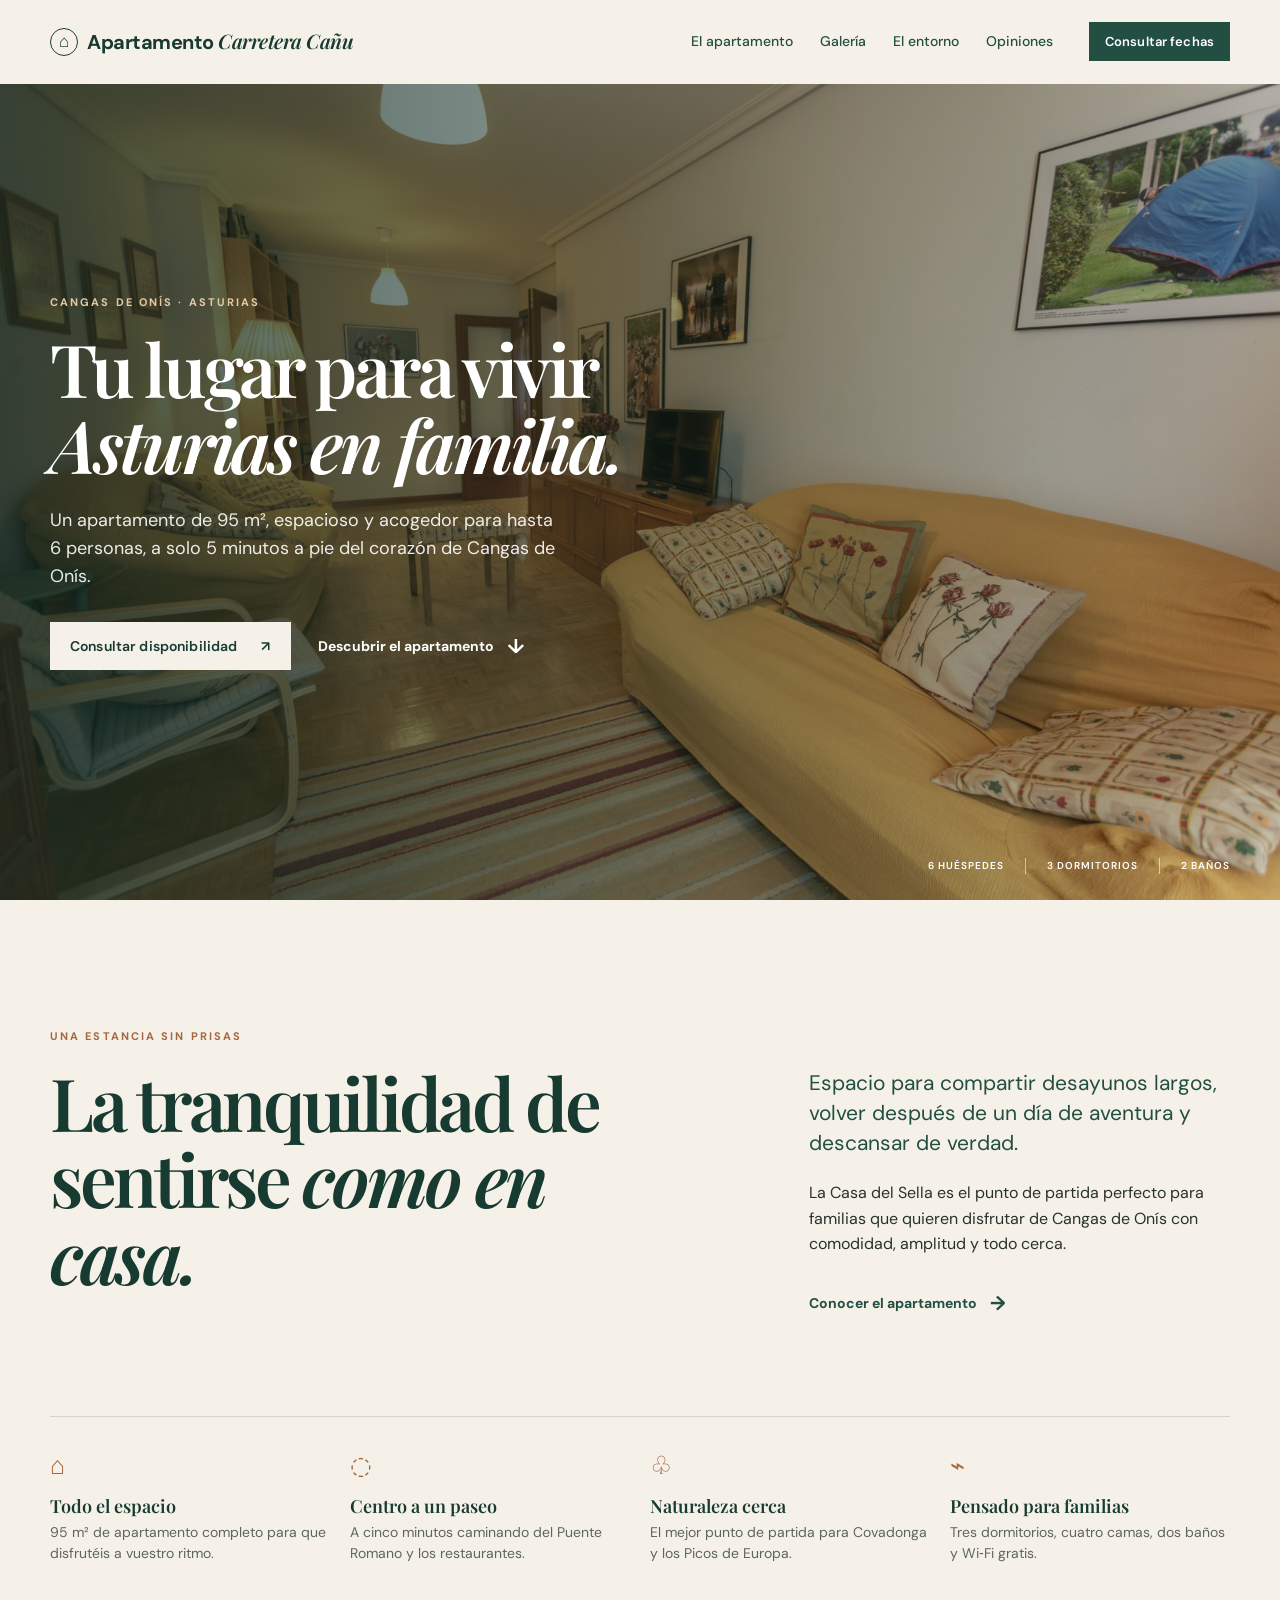
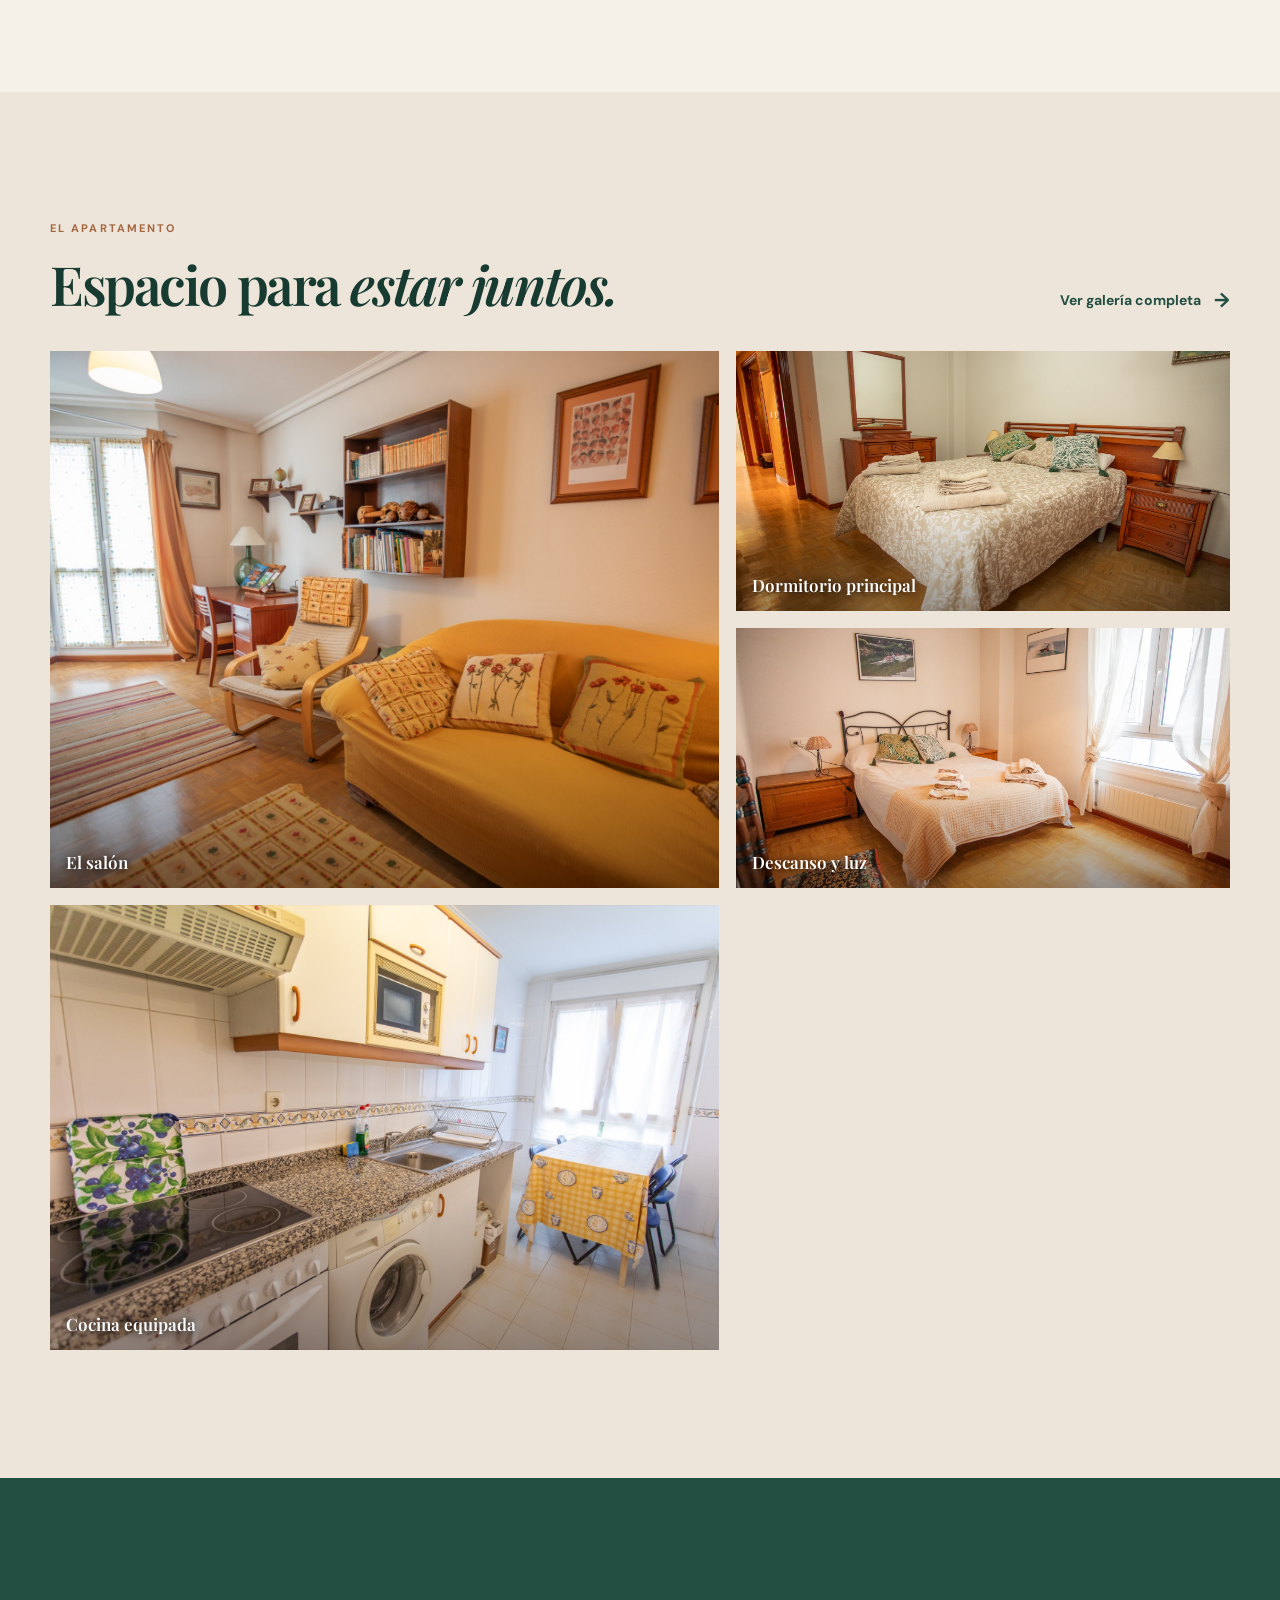
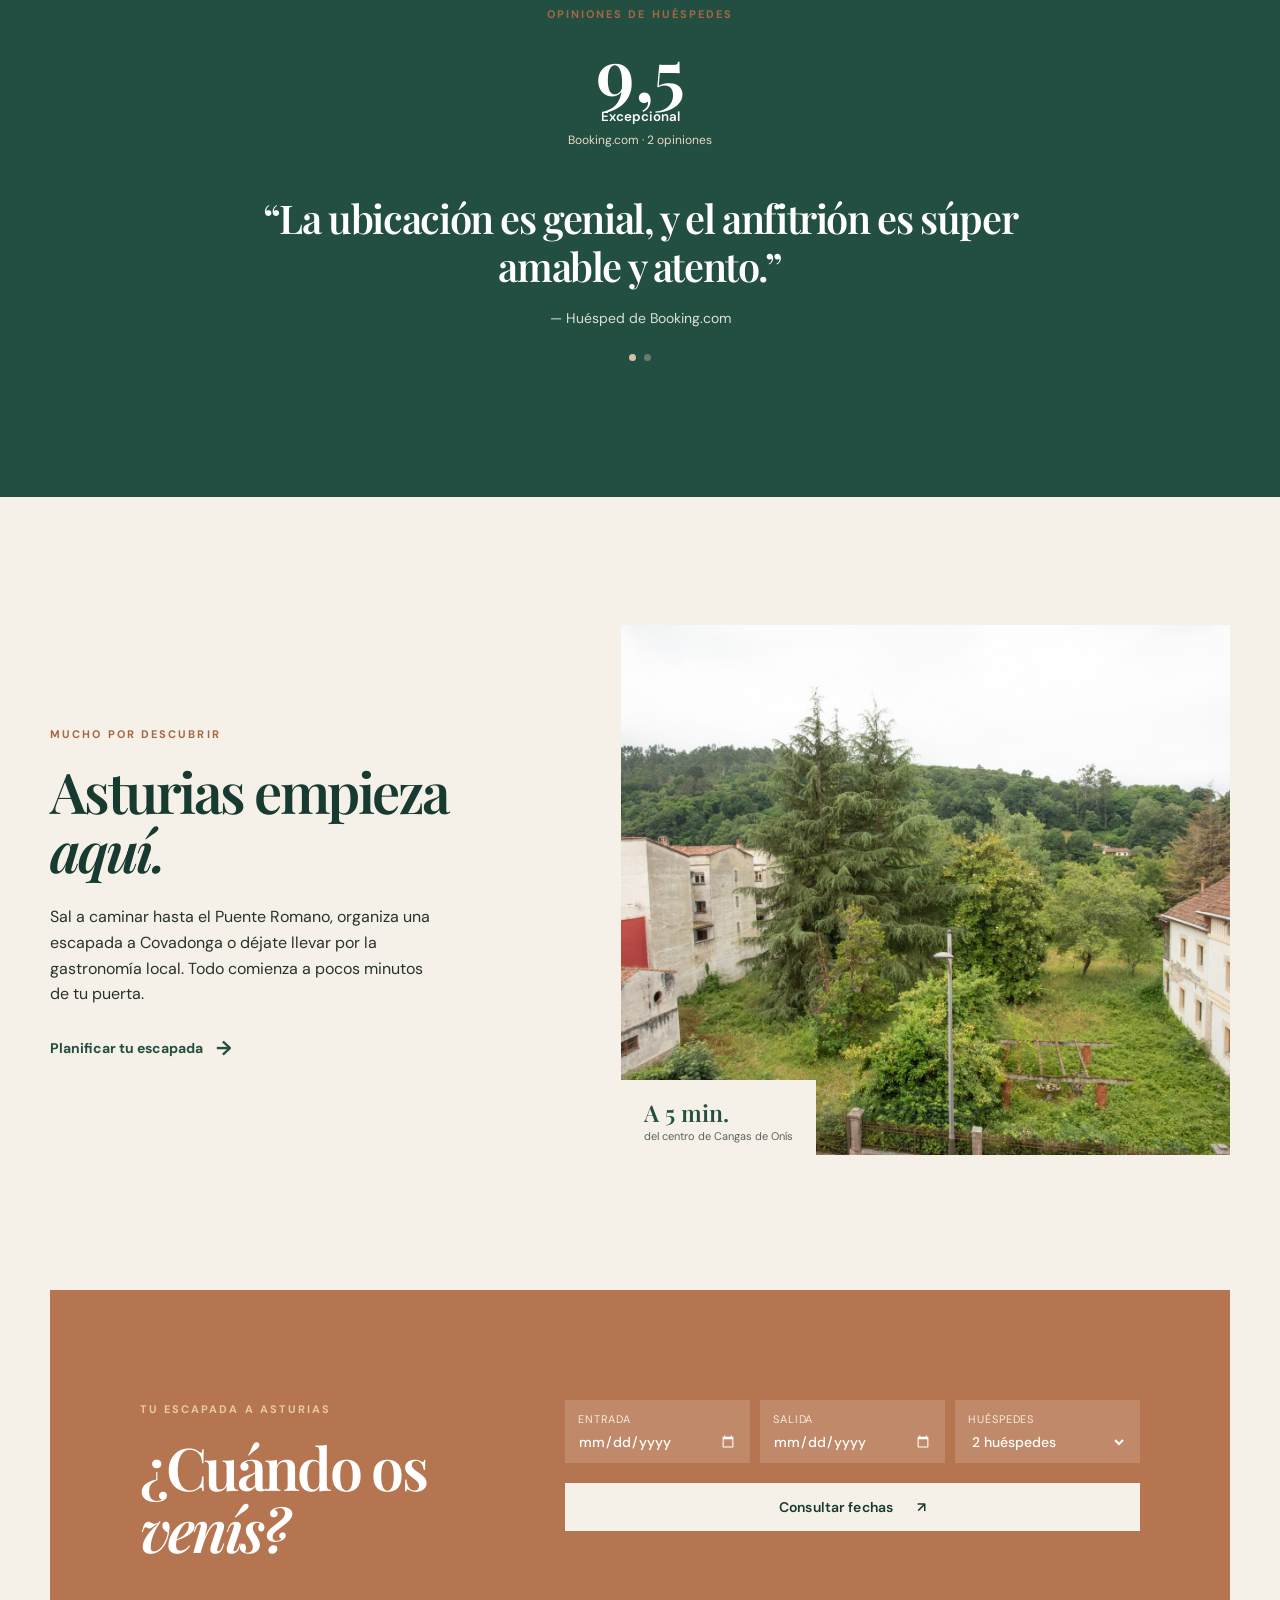
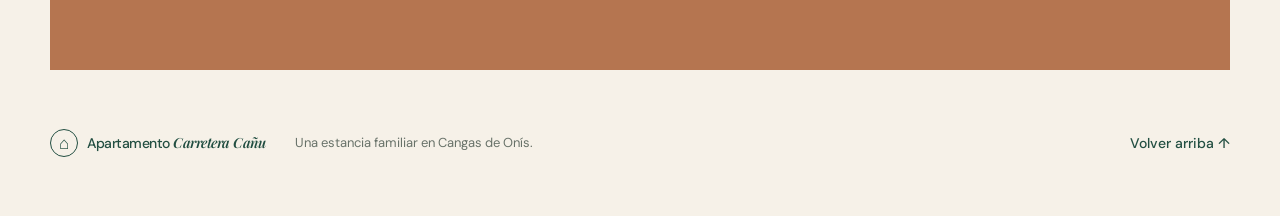
==== index.html @ 09792bb8 "Add files via upload" ====
<!doctype html>
<html lang="es">
  <head>
    <meta charset="UTF-8" />
    <meta name="viewport" content="width=device-width, initial-scale=1.0" />
    <meta name="description" content="Apartamento familiar para 6 personas en Cangas de Onís, a 5 minutos del centro." />
    <title>Apartamento Carretera Cañu · Cangas de Onís</title>
    <link rel="preconnect" href="https://fonts.googleapis.com" />
    <link rel="preconnect" href="https://fonts.gstatic.com" crossorigin />
    <link href="https://fonts.googleapis.com/css2?family=DM+Sans:wght@400;500;600;700&family=Playfair+Display:ital,wght@0,600;0,700;1,600&display=swap" rel="stylesheet" />
    <link rel="stylesheet" href="styles.css" />
  </head>
  <body>
    <header class="site-header">
      <a class="brand" href="#inicio" aria-label="Apartamento Carretera Cañu, inicio">
        <span class="brand-mark">⌂</span><span>Apartamento <em>Carretera Cañu</em></span>
      </a>
      <button class="menu-toggle" aria-label="Abrir menú" aria-expanded="false">☰</button>
      <nav class="main-nav" aria-label="Navegación principal">
        <a href="#apartamento">El apartamento</a>
        <a href="#galeria">Galería</a>
        <a href="#entorno">El entorno</a>
        <a href="#opiniones">Opiniones</a>
      </nav>
      <a class="button button-small header-cta" href="#reservar">Consultar fechas</a>
    </header>

    <main>
      <section class="hero" id="inicio">
        <img src="public/images/_B5A9991.jpg" alt="Salón amplio y luminoso del apartamento" />
        <div class="hero-overlay"></div>
        <div class="hero-content container">
          <p class="eyebrow eyebrow-light">Cangas de Onís · Asturias</p>
          <h1>Tu lugar para vivir<br /><i>Asturias en familia.</i></h1>
          <p class="hero-copy">Un apartamento de 95 m², espacioso y acogedor para hasta 6 personas, a solo 5 minutos a pie del corazón de Cangas de Onís.</p>
          <div class="hero-actions">
            <a class="button button-cream" href="#reservar">Consultar disponibilidad <span>↗</span></a>
            <a class="text-link text-link-light" href="#galeria">Descubrir el apartamento <span>↓</span></a>
          </div>
        </div>
        <div class="hero-details">
          <span>6 huéspedes</span><span>3 dormitorios</span><span>2 baños</span>
        </div>
      </section>

      <section class="intro section container" id="apartamento">
        <p class="eyebrow">Una estancia sin prisas</p>
        <div class="intro-grid">
          <h2>La tranquilidad de sentirse <i>como en casa.</i></h2>
          <div>
            <p class="lead">Espacio para compartir desayunos largos, volver después de un día de aventura y descansar de verdad.</p>
            <p>La Casa del Sella es el punto de partida perfecto para familias que quieren disfrutar de Cangas de Onís con comodidad, amplitud y todo cerca.</p>
            <a class="text-link" href="#galeria">Conocer el apartamento <span>→</span></a>
          </div>
        </div>
        <div class="feature-grid">
          <article><span class="feature-icon">⌂</span><h3>Todo el espacio</h3><p>95 m² de apartamento completo para que disfrutéis a vuestro ritmo.</p></article>
          <article><span class="feature-icon">◌</span><h3>Centro a un paseo</h3><p>A cinco minutos caminando del Puente Romano y los restaurantes.</p></article>
          <article><span class="feature-icon">♧</span><h3>Naturaleza cerca</h3><p>El mejor punto de partida para Covadonga y los Picos de Europa.</p></article>
          <article><span class="feature-icon">⌁</span><h3>Pensado para familias</h3><p>Tres dormitorios, cuatro camas, dos baños y Wi‑Fi gratis.</p></article>
        </div>
      </section>

      <section class="gallery-section section" id="galeria">
        <div class="container section-heading"><div><p class="eyebrow">El apartamento</p><h2>Espacio para <i>estar juntos.</i></h2></div><button class="text-link gallery-open">Ver galería completa <span>→</span></button></div>
        <div class="gallery-grid container">
          <button class="gallery-item large"><img src="public/images/_B5A9987.jpg" alt="Zona de estar con luz natural" /><span>El salón</span></button>
          <button class="gallery-item"><img src="public/images/_B5A0011.jpg" alt="Dormitorio principal preparado" /><span>Dormitorio principal</span></button>
          <button class="gallery-item"><img src="public/images/_B5A0014.jpg" alt="Dormitorio luminoso" /><span>Descanso y luz</span></button>
          <button class="gallery-item wide"><img src="public/images/_B5A0001.jpg" alt="Cocina equipada del apartamento" /><span>Cocina equipada</span></button>
        </div>
      </section>

      <section class="review-section section" id="opiniones">
        <div class="container review-wrap">
          <p class="eyebrow">Opiniones de huéspedes</p>
          <div class="review-score"><span>9,5</span><small>Excepcional</small><p>Booking.com · 2 opiniones</p></div>
          <blockquote>“La ubicación es genial, y el anfitrión es súper amable y atento.”</blockquote>
          <p class="review-author">— Huésped de Booking.com</p>
          <div class="review-dots"><i></i><i></i></div>
        </div>
      </section>

      <section class="surroundings section" id="entorno">
        <div class="container surroundings-grid">
          <div class="surroundings-copy"><p class="eyebrow">Mucho por descubrir</p><h2>Asturias empieza <i>aquí.</i></h2><p>Sal a caminar hasta el Puente Romano, organiza una escapada a Covadonga o déjate llevar por la gastronomía local. Todo comienza a pocos minutos de tu puerta.</p><a class="text-link" href="#reservar">Planificar tu escapada <span>→</span></a></div>
          <figure><img src="public/images/_B5A9997.jpg" alt="Vistas verdes de Cangas de Onís" /><figcaption><strong>A 5 min.</strong><span>del centro de Cangas de Onís</span></figcaption></figure>
        </div>
      </section>

      <section class="booking section" id="reservar">
        <div class="container booking-panel"><div><p class="eyebrow eyebrow-light">Tu escapada a Asturias</p><h2>¿Cuándo os<br /><i>venís?</i></h2></div><form class="availability-form"><label>Entrada<input type="date" aria-label="Fecha de entrada" /></label><label>Salida<input type="date" aria-label="Fecha de salida" /></label><label>Huéspedes<select aria-label="Número de huéspedes"><option>2 huéspedes</option><option>3 huéspedes</option><option>4 huéspedes</option><option>5 huéspedes</option><option>6 huéspedes</option></select></label><button class="button button-cream" type="submit">Consultar fechas <span>↗</span></button><p class="form-message" aria-live="polite"></p></form></div>
      </section>
    </main>

    <footer class="footer container"><a class="brand" href="#inicio"><span class="brand-mark">⌂</span><span>Apartamento <em>Carretera Cañu</em></span></a><p>Una estancia familiar en Cangas de Onís.</p><a href="#inicio">Volver arriba ↑</a></footer>

    <dialog class="lightbox"><button class="lightbox-close" aria-label="Cerrar galería">×</button><img src="" alt="" /><p></p></dialog>
    <script src="script.js"></script>
  </body>
</html>
---- styles.css ----
:root{--forest:#234f42;--forest-deep:#183b31;--cream:#f6f1e8;--sand:#e6d8c5;--ink:#28322d;--line:rgba(35,79,66,.17);--serif:"Playfair Display",Georgia,serif;--sans:"DM Sans",Arial,sans-serif}*{box-sizing:border-box}html{scroll-behavior:smooth}body{margin:0;background:var(--cream);color:var(--ink);font-family:var(--sans);font-size:16px;line-height:1.6}.container{width:min(1180px,calc(100% - 48px));margin:auto}.site-header{height:84px;background:rgba(246,241,232,.94);position:sticky;top:0;z-index:10;display:flex;align-items:center;padding:0 max(24px,calc((100vw - 1180px)/2));gap:36px;border-bottom:1px solid transparent;backdrop-filter:blur(12px)}.brand{color:var(--forest-deep);font-size:20px;font-weight:700;letter-spacing:-.5px;text-decoration:none;display:flex;align-items:center;gap:9px;white-space:nowrap}.brand em{font-family:var(--serif);font-weight:600}.brand-mark{width:28px;height:28px;border:1px solid currentColor;border-radius:50%;display:grid;place-items:center;font-size:17px;line-height:1}.main-nav{margin-left:auto;display:flex;gap:27px}.main-nav a,.footer a{color:var(--forest);text-decoration:none;font-size:14px;font-weight:500}.main-nav a:hover,.footer a:hover{color:#a46742}.button{font:600 14px var(--sans);letter-spacing:.01em;border:0;text-decoration:none;display:inline-flex;align-items:center;justify-content:center;gap:24px;cursor:pointer;padding:15px 20px;background:var(--forest);color:white;transition:transform .2s,background .2s}.button:hover{background:var(--forest-deep);transform:translateY(-2px)}.button-small{padding:11px 16px;font-size:13px}.button-cream{background:var(--cream);color:var(--forest-deep)}.button-cream:hover{background:#fff}.menu-toggle{display:none;border:0;background:transparent;font-size:24px;color:var(--forest)}.hero{height:calc(100svh - 84px);min-height:570px;position:relative;color:white;display:flex;align-items:center;overflow:hidden}.hero>img{position:absolute;inset:0;width:100%;height:100%;object-fit:cover;object-position:center 47%;filter:saturate(.8)}.hero-overlay{position:absolute;inset:0;background:linear-gradient(90deg,rgba(13,37,30,.78) 0%,rgba(16,45,36,.5) 46%,rgba(19,48,39,.12) 100%)}.hero-content{position:relative;padding-bottom:20px}.eyebrow{text-transform:uppercase;font-size:11px;letter-spacing:.19em;font-weight:700;color:#a46742;margin:0 0 18px}.eyebrow-light{color:#e7caa5}.hero h1,h2{font:600 clamp(42px,5.7vw,77px)/1.05 var(--serif);letter-spacing:-.045em;margin:0;color:var(--forest-deep)}h1 i,h2 i{font-weight:600}.hero h1{color:white;max-width:700px}.hero-copy{max-width:510px;font-size:18px;line-height:1.55;margin:24px 0 31px;color:rgba(255,255,255,.9)}.hero-actions{display:flex;gap:27px;align-items:center}.text-link{border:0;padding:0;background:transparent;color:var(--forest);font:700 14px var(--sans);text-decoration:none;cursor:pointer;display:inline-flex;align-items:center;gap:13px}.text-link span{font-size:20px;transition:transform .2s}.text-link:hover span{transform:translateX(4px)}.text-link-light{color:white}.hero-details{position:absolute;z-index:1;bottom:26px;right:max(24px,calc((100vw - 1180px)/2));display:flex;gap:21px;text-transform:uppercase;letter-spacing:.1em;font-size:10px;font-weight:600}.hero-details span+span{border-left:1px solid rgba(255,255,255,.55);padding-left:21px}.section{padding:128px 0}.intro-grid{display:grid;grid-template-columns:1.1fr .75fr;gap:12%;align-items:start}.intro h2{max-width:560px}.lead{font-size:21px;line-height:1.45;color:var(--forest);margin-top:4px}.intro-grid .text-link{margin-top:17px}.feature-grid{display:grid;grid-template-columns:repeat(4,1fr);gap:20px;margin-top:100px;border-top:1px solid var(--line);padding-top:30px}.feature-icon{font:25px var(--serif);color:#a46742}.feature-grid h3{font:600 18px var(--serif);margin:13px 0 4px;color:var(--forest-deep)}.feature-grid p{font-size:14px;line-height:1.5;margin:0;color:#5c665f}.gallery-section{background:#ede5d9}.section-heading{display:flex;justify-content:space-between;align-items:end;margin-bottom:38px}.section-heading h2{font-size:54px}.gallery-grid{display:grid;grid-template-columns:1.15fr .85fr;grid-template-rows:260px 260px;gap:17px}.gallery-item{border:0;padding:0;position:relative;overflow:hidden;cursor:pointer;background:#ccc;text-align:left}.gallery-item.large{grid-row:span 2}.gallery-item.wide{grid-column:span 1}.gallery-item img{display:block;width:100%;height:100%;object-fit:cover;transition:transform .5s}.gallery-item:hover img{transform:scale(1.045)}.gallery-item span{position:absolute;bottom:15px;left:16px;color:white;font:600 17px var(--serif);text-shadow:0 1px 8px #000}.gallery-item:after{content:"";inset:0;position:absolute;background:linear-gradient(transparent 55%,rgba(0,0,0,.4));pointer-events:none}.gallery-item span{z-index:1}.review-section{background:var(--forest);color:white;text-align:center}.review-wrap{max-width:820px}.review-score{margin:0 auto 25px}.review-score span{font:600 72px/.85 var(--serif);display:block}.review-score small{font-weight:600}.review-score p{margin:2px 0 0;font-size:12px;color:#e6d8c5}.review-section blockquote{font:600 clamp(27px,3.1vw,43px)/1.22 var(--serif);margin:44px 0 16px;letter-spacing:-.035em}.review-author{color:#d9e1d4;font-size:14px}.review-dots i{display:inline-block;width:7px;height:7px;background:#d5c1a6;border-radius:50%;margin:0 4px}.review-dots i+ i{opacity:.4}.surroundings-grid{display:grid;grid-template-columns:.84fr 1.16fr;gap:11%;align-items:center}.surroundings-copy h2{font-size:56px;margin-bottom:25px}.surroundings-copy>p:not(.eyebrow){max-width:380px;margin-bottom:28px}.surroundings figure{margin:0;position:relative}.surroundings figure img{width:100%;height:530px;object-fit:cover}.surroundings figcaption{position:absolute;bottom:0;left:0;background:var(--cream);padding:17px 23px;display:flex;flex-direction:column;min-width:188px}.surroundings figcaption strong{font:600 23px var(--serif);color:var(--forest)}.surroundings figcaption span{font-size:11px;color:#59645c}.booking{padding:0}.booking-panel{background:#b57550;color:white;min-height:380px;padding:67px 7%;display:grid;grid-template-columns:.9fr 1.5fr;gap:8%;align-items:center}.booking h2{color:white;font-size:59px}.availability-form{display:grid;grid-template-columns:repeat(3,1fr);gap:10px}.availability-form label{background:rgba(255,255,255,.15);padding:11px 13px 8px;font-size:11px;text-transform:uppercase;letter-spacing:.08em;color:#f8e9db}.availability-form input,.availability-form select{display:block;width:100%;padding:3px 0;border:0;background:transparent;color:white;font:500 14px var(--sans);outline:0}.availability-form option{color:var(--ink)}input::-webkit-calendar-picker-indicator{filter:invert(1)}.availability-form .button{grid-column:span 3;margin-top:10px}.form-message{grid-column:span 3;margin:0;min-height:20px;font-size:13px;color:white}.footer{min-height:146px;display:flex;gap:30px;align-items:center}.footer p{color:#687269;font-size:13px;margin-right:auto}.lightbox{border:0;padding:0;background:#000;color:white;max-width:min(1000px,92vw);max-height:90vh}.lightbox::backdrop{background:rgba(0,0,0,.85)}.lightbox img{max-width:100%;max-height:78vh;display:block}.lightbox p{margin:10px 14px}.lightbox-close{position:absolute;right:8px;top:5px;color:white;background:rgba(0,0,0,.5);border:0;font-size:29px;cursor:pointer;z-index:1}
@media(max-width:800px){.site-header{height:68px;padding:0 24px}.main-nav,.header-cta{display:none}.menu-toggle{display:block;margin-left:auto}.main-nav.open{position:absolute;display:flex;top:68px;left:0;right:0;padding:20px 24px;background:var(--cream);flex-direction:column;gap:15px;border-bottom:1px solid var(--line)}.hero{height:calc(100svh - 68px);min-height:590px}.hero-content{padding-bottom:57px}.hero h1{font-size:50px}.hero-copy{font-size:16px}.hero-details{bottom:18px;left:24px;right:auto;gap:11px;font-size:9px}.hero-details span+span{padding-left:11px}.section{padding:82px 0}.intro-grid,.surroundings-grid,.booking-panel{grid-template-columns:1fr;gap:27px}.intro h2,.surroundings-copy h2{font-size:45px}.feature-grid{grid-template-columns:1fr 1fr;margin-top:60px;gap:30px 20px}.section-heading h2{font-size:42px}.section-heading{align-items:start;gap:15px}.section-heading .text-link{font-size:12px;white-space:nowrap}.gallery-grid{grid-template-columns:1fr;grid-template-rows:340px 230px 230px 230px}.gallery-item.large,.gallery-item.wide{grid-row:auto}.surroundings figure img{height:390px}.booking-panel{padding:60px 24px}.booking h2{font-size:51px}.availability-form{grid-template-columns:1fr}.availability-form .button,.form-message{grid-column:auto}.footer{padding:35px 0;min-height:auto;flex-wrap:wrap}.footer p{order:3;flex-basis:100%;margin:0}.footer>a:last-child{margin-left:auto}}
@media(max-width:420px){.container{width:min(100% - 36px,1180px)}.hero-actions{flex-direction:column;align-items:flex-start;gap:22px}.hero h1{font-size:44px}.hero-details{gap:8px;font-size:8px}.hero-details span+span{padding-left:8px}.feature-grid{grid-template-columns:1fr}.feature-grid p{max-width:260px}.section-heading{display:block}.section-heading .text-link{margin-top:20px}}
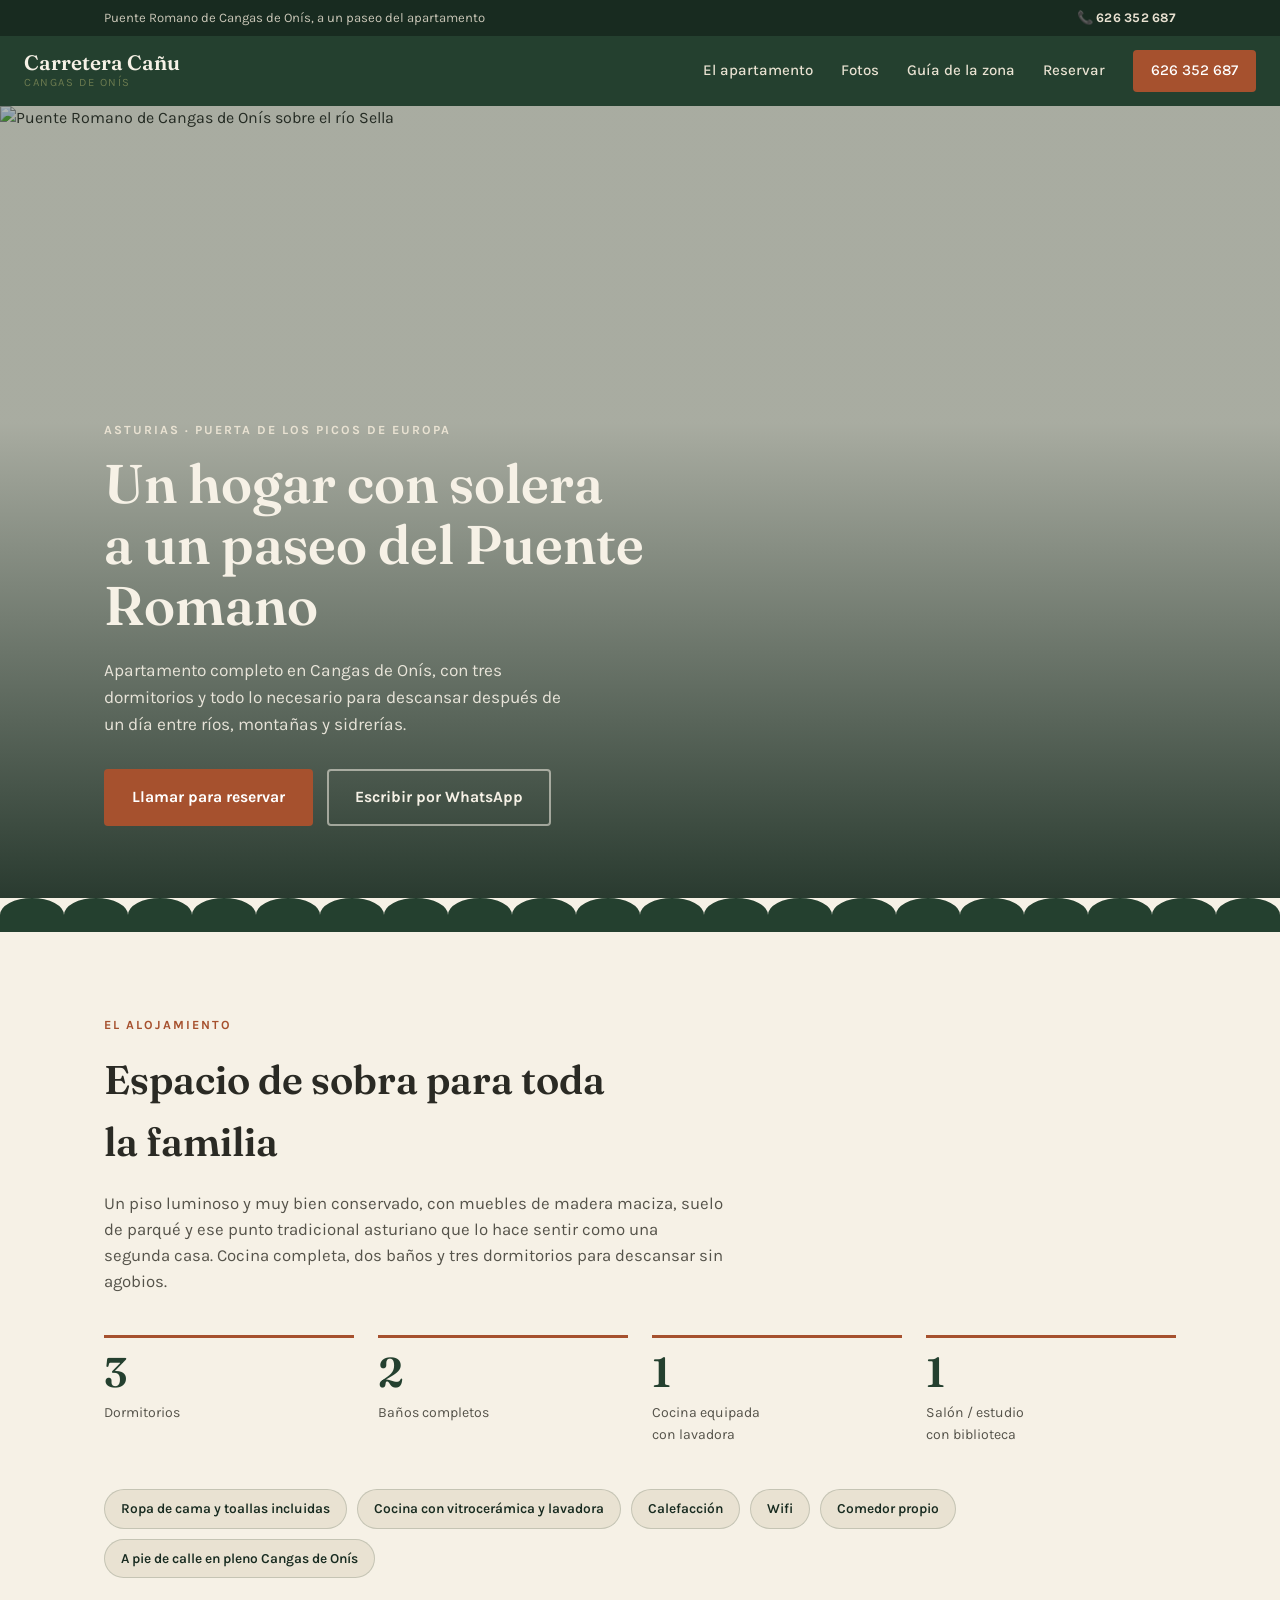
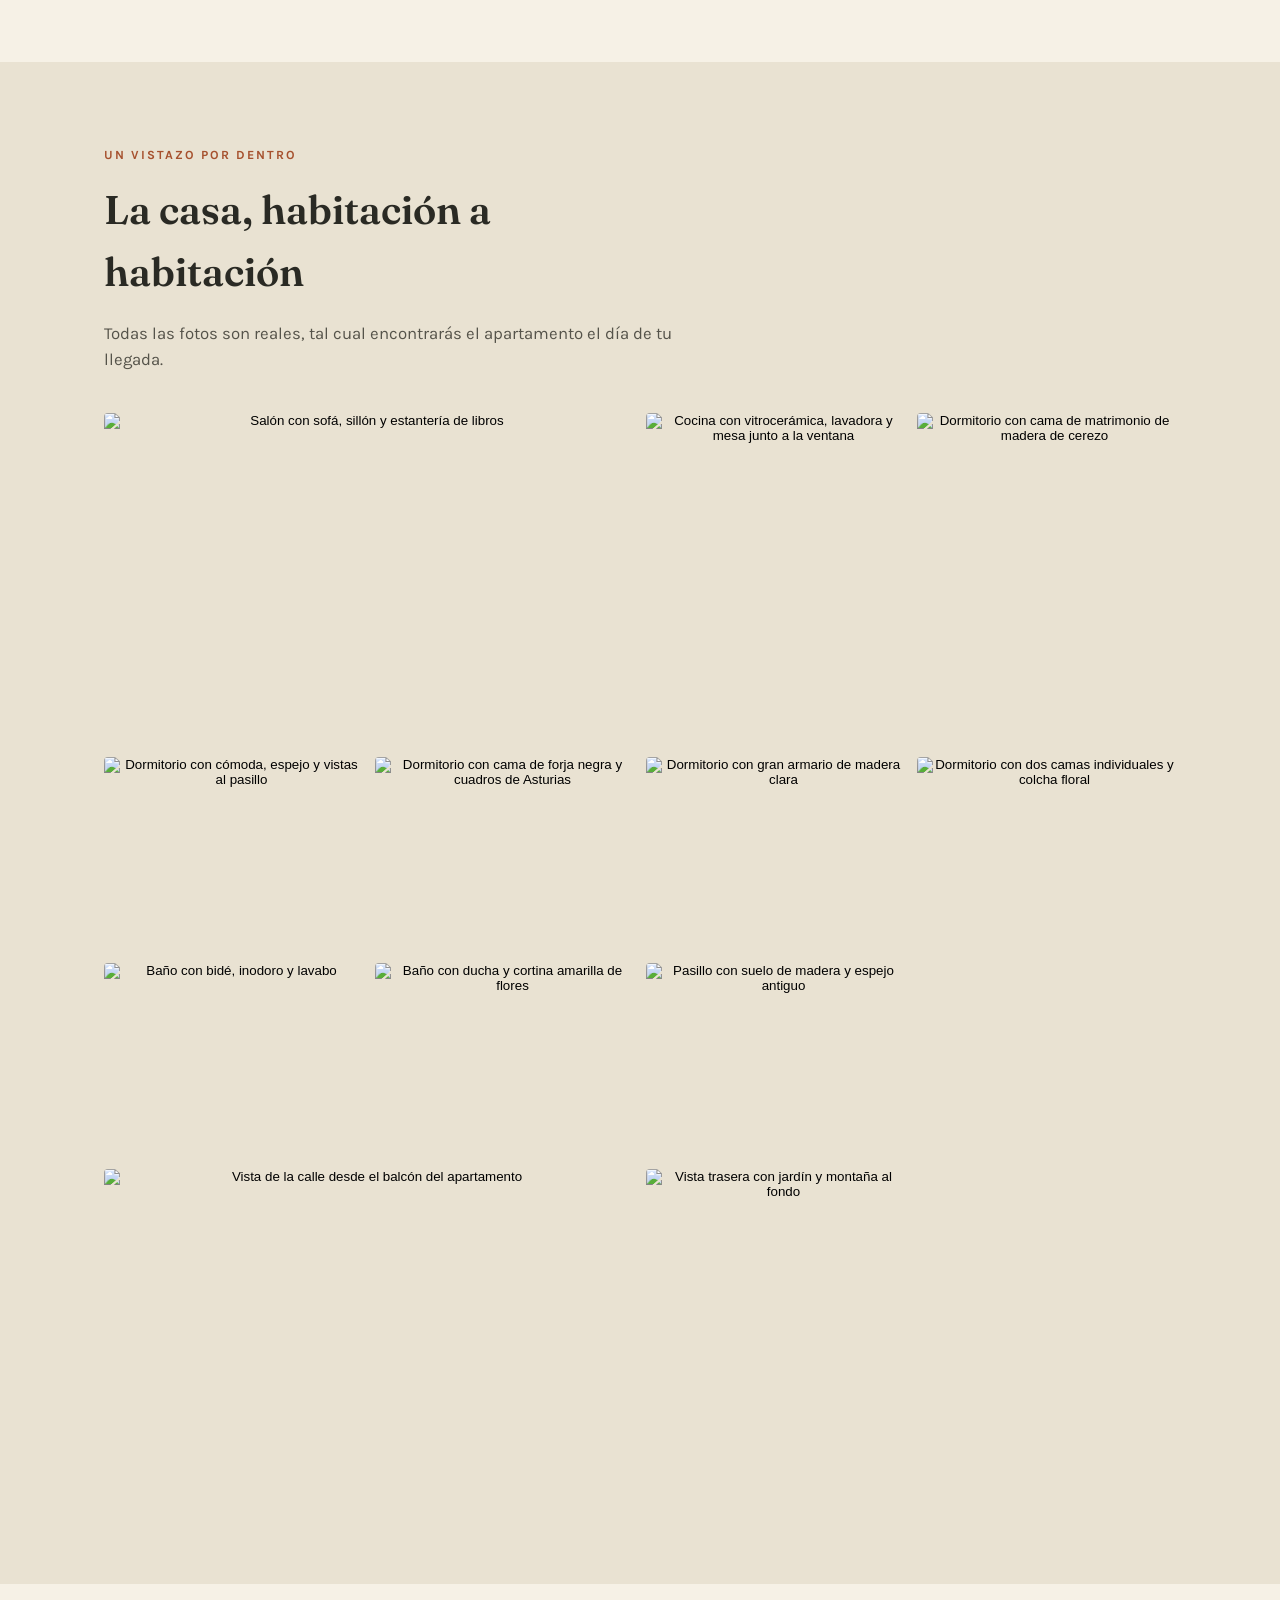
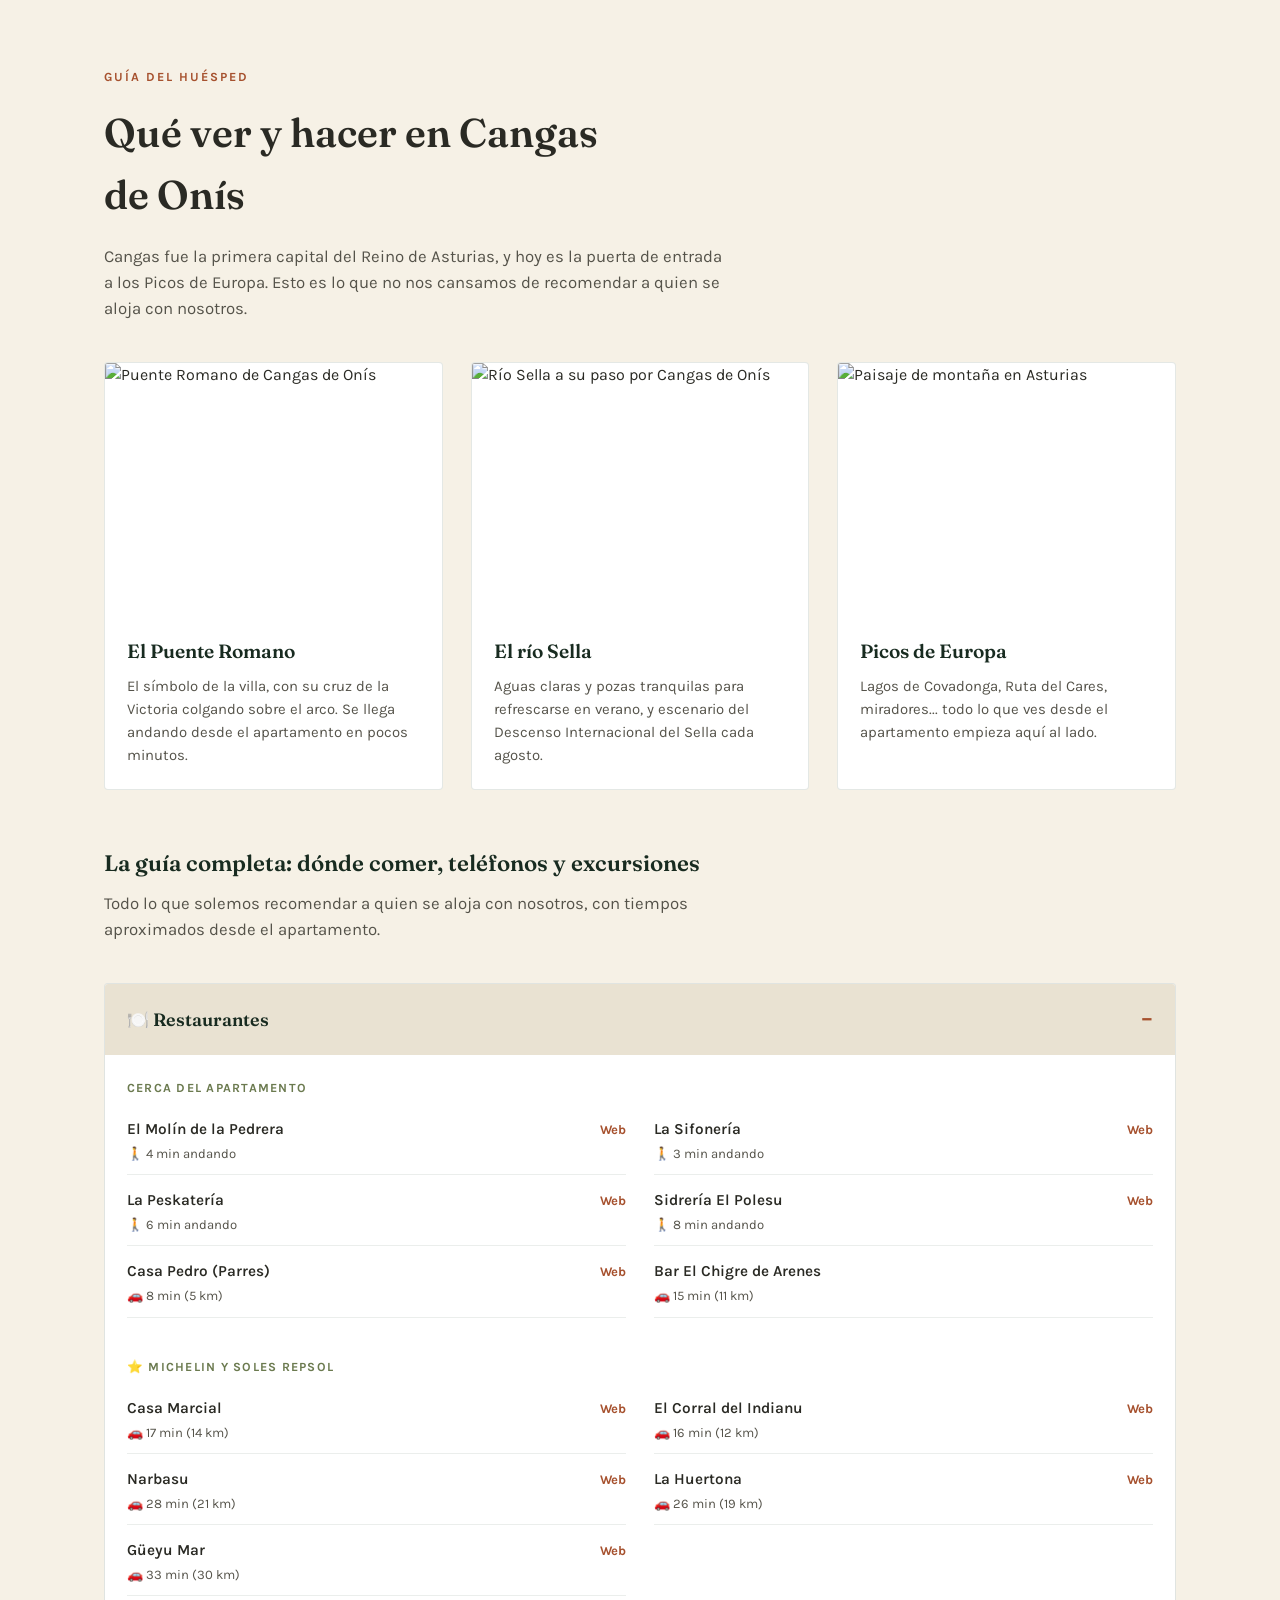
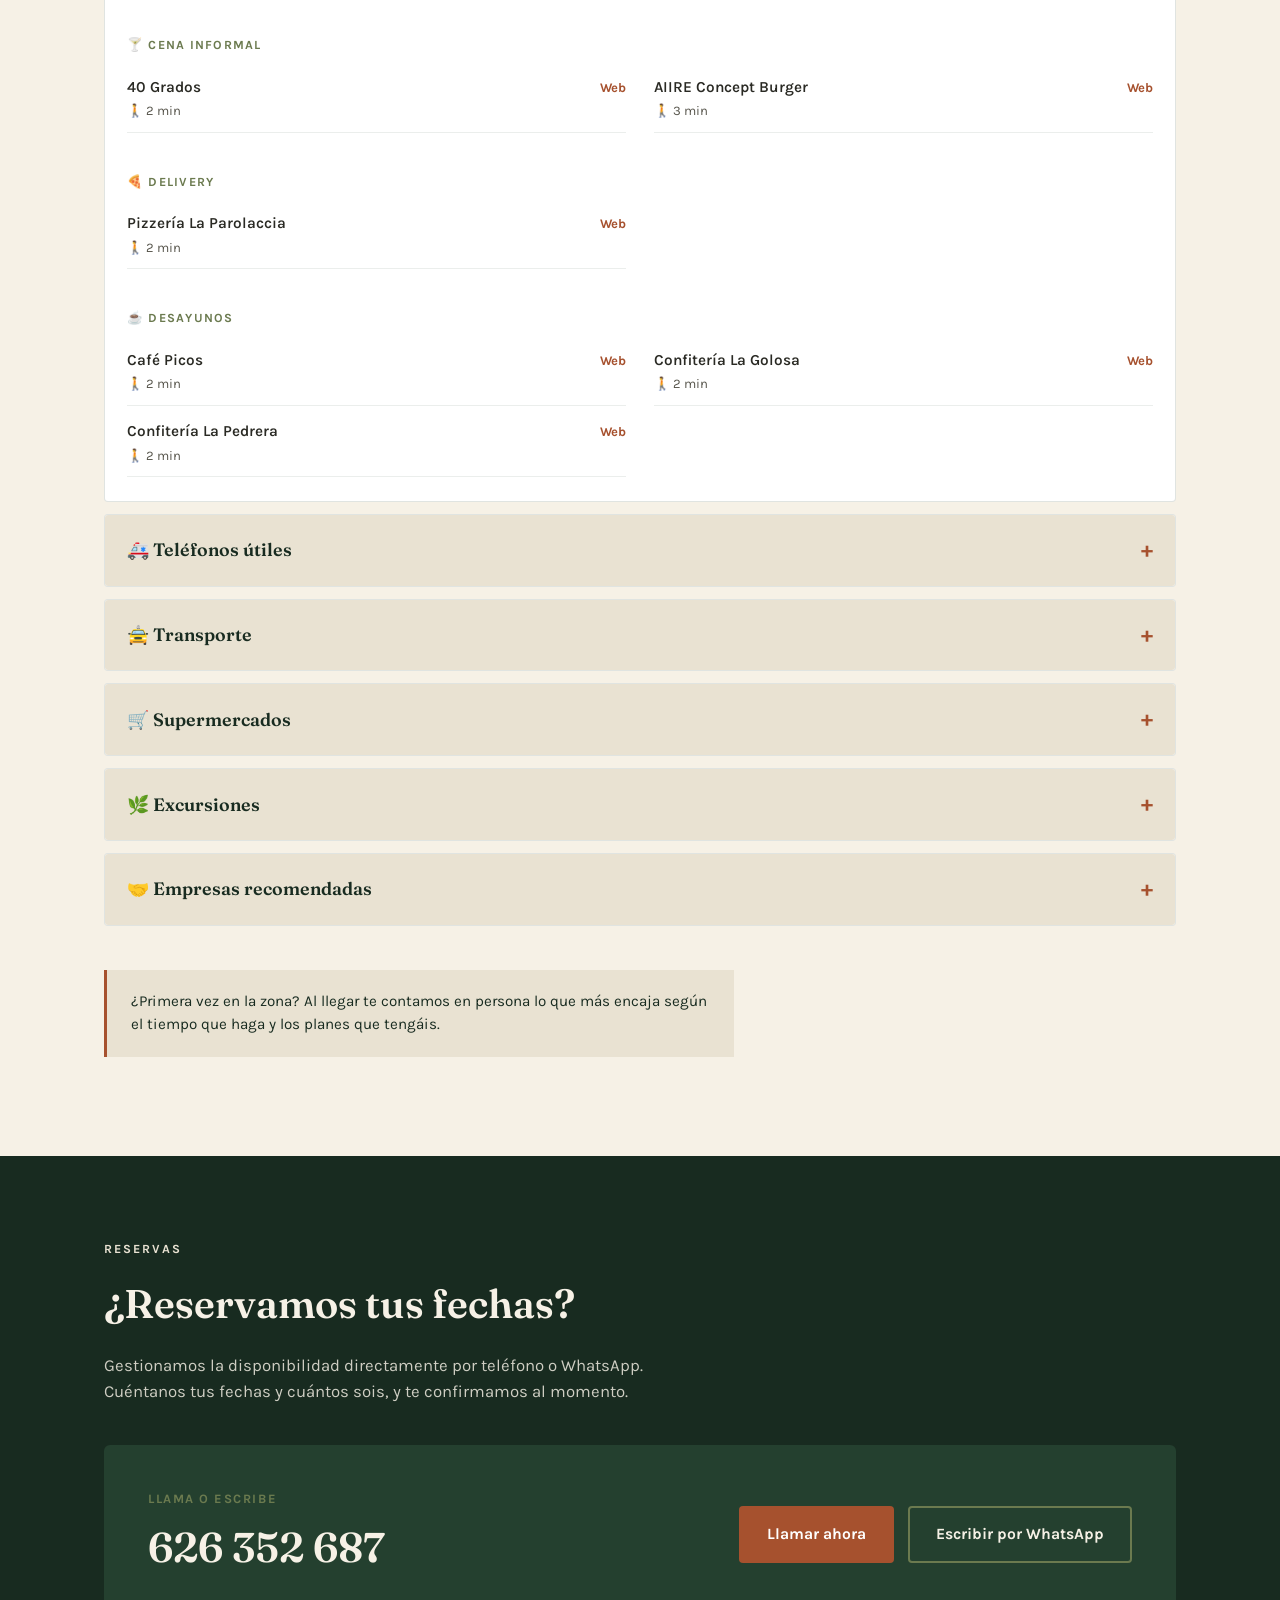
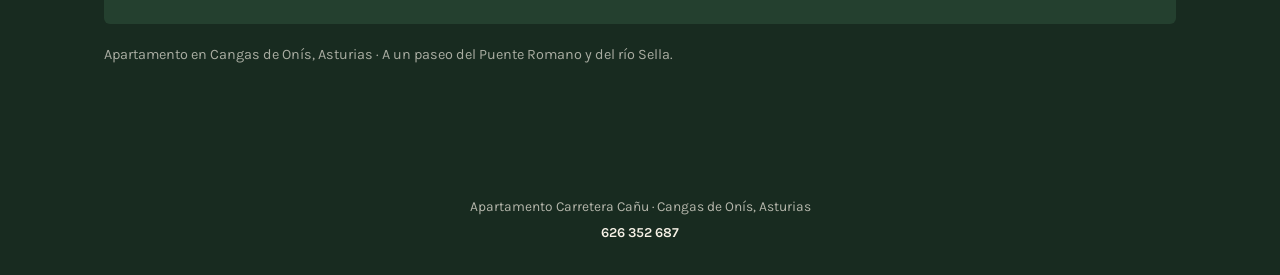
==== commit c6f1b290: "Add files via upload" ====
--- a/index.html
+++ b/index.html
@@ -1,101 +1,413 @@
-<!doctype html>
+<!DOCTYPE html>
 <html lang="es">
-  <head>
-    <meta charset="UTF-8" />
-    <meta name="viewport" content="width=device-width, initial-scale=1.0" />
-    <meta name="description" content="Apartamento familiar para 6 personas en Cangas de Onís, a 5 minutos del centro." />
-    <title>Apartamento Carretera Cañu · Cangas de Onís</title>
-    <link rel="preconnect" href="https://fonts.googleapis.com" />
-    <link rel="preconnect" href="https://fonts.gstatic.com" crossorigin />
-    <link href="https://fonts.googleapis.com/css2?family=DM+Sans:wght@400;500;600;700&family=Playfair+Display:ital,wght@0,600;0,700;1,600&display=swap" rel="stylesheet" />
-    <link rel="stylesheet" href="styles.css" />
-  </head>
-  <body>
-    <header class="site-header">
-      <a class="brand" href="#inicio" aria-label="Apartamento Carretera Cañu, inicio">
-        <span class="brand-mark">⌂</span><span>Apartamento <em>Carretera Cañu</em></span>
-      </a>
-      <button class="menu-toggle" aria-label="Abrir menú" aria-expanded="false">☰</button>
-      <nav class="main-nav" aria-label="Navegación principal">
-        <a href="#apartamento">El apartamento</a>
-        <a href="#galeria">Galería</a>
-        <a href="#entorno">El entorno</a>
-        <a href="#opiniones">Opiniones</a>
-      </nav>
-      <a class="button button-small header-cta" href="#reservar">Consultar fechas</a>
-    </header>
-
-    <main>
-      <section class="hero" id="inicio">
-        <img src="public/images/_B5A9991.jpg" alt="Salón amplio y luminoso del apartamento" />
-        <div class="hero-overlay"></div>
-        <div class="hero-content container">
-          <p class="eyebrow eyebrow-light">Cangas de Onís · Asturias</p>
-          <h1>Tu lugar para vivir<br /><i>Asturias en familia.</i></h1>
-          <p class="hero-copy">Un apartamento de 95 m², espacioso y acogedor para hasta 6 personas, a solo 5 minutos a pie del corazón de Cangas de Onís.</p>
-          <div class="hero-actions">
-            <a class="button button-cream" href="#reservar">Consultar disponibilidad <span>↗</span></a>
-            <a class="text-link text-link-light" href="#galeria">Descubrir el apartamento <span>↓</span></a>
-          </div>
+<head>
+<meta charset="UTF-8">
+<meta name="viewport" content="width=device-width, initial-scale=1.0">
+<title>Apartamento Carretera Cañu · Cangas de Onís, Asturias</title>
+<meta name="description" content="Apartamento vacacional en Cangas de Onís, junto al Puente Romano, puerta de entrada a los Picos de Europa y los Lagos de Covadonga. Reservas por teléfono o WhatsApp.">
+<link rel="preconnect" href="https://fonts.googleapis.com">
+<link rel="preconnect" href="https://fonts.gstatic.com" crossorigin>
+<link href="https://fonts.googleapis.com/css2?family=Fraunces:ital,opsz,wght@0,9..144,400;0,9..144,500;0,9..144,600;0,9..144,700;1,9..144,500&family=Karla:wght@400;500;600;700&display=swap" rel="stylesheet">
+<link rel="stylesheet" href="styles.css">
+</head>
+<body>
+
+<div class="topbar">
+  <div class="topbar__inner">
+    <span class="topbar__text">Puente Romano de Cangas de Onís, a un paseo del apartamento</span>
+    <a href="tel:+34626352687" class="topbar__phone">📞 626 352 687</a>
+  </div>
+</div>
+
+<header class="header" id="inicio">
+  <nav class="nav">
+    <a href="#inicio" class="nav__brand">
+      <span class="nav__brand-main">Carretera Cañu</span>
+      <span class="nav__brand-sub">Cangas de Onís</span>
+    </a>
+    <button class="nav__toggle" id="navToggle" aria-label="Abrir menú" aria-expanded="false">
+      <span></span><span></span><span></span>
+    </button>
+    <div class="nav__links" id="navLinks">
+      <a href="#apartamento">El apartamento</a>
+      <a href="#galeria">Fotos</a>
+      <a href="#guia">Guía de la zona</a>
+      <a href="#contacto">Reservar</a>
+      <a href="#contacto" class="nav__cta">626 352 687</a>
+    </div>
+  </nav>
+
+  <div class="hero">
+    <img src="images/puente-romano.jpg" alt="Puente Romano de Cangas de Onís sobre el río Sella" class="hero__img">
+    <div class="hero__overlay"></div>
+    <div class="hero__content">
+      <p class="eyebrow">Asturias · Puerta de los Picos de Europa</p>
+      <h1>Un hogar con solera<br>a un paseo del Puente Romano</h1>
+      <p class="hero__lead">Apartamento completo en Cangas de Onís, con tres dormitorios y todo lo necesario para descansar después de un día entre ríos, montañas y sidrerías.</p>
+      <div class="hero__actions">
+        <a href="tel:+34626352687" class="btn btn--primary">Llamar para reservar</a>
+        <a href="https://wa.me/34626352687" class="btn btn--ghost" target="_blank" rel="noopener">Escribir por WhatsApp</a>
+      </div>
+    </div>
+  </div>
+</header>
+
+<div class="arch-divider" aria-hidden="true">
+  <svg viewBox="0 0 1200 60" preserveAspectRatio="none">
+    <path d="M0,60 L0,30 A30,30 0 0,1 60,30 A30,30 0 0,1 120,30 A30,30 0 0,1 180,30 A30,30 0 0,1 240,30 A30,30 0 0,1 300,30 A30,30 0 0,1 360,30 A30,30 0 0,1 420,30 A30,30 0 0,1 480,30 A30,30 0 0,1 540,30 A30,30 0 0,1 600,30 A30,30 0 0,1 660,30 A30,30 0 0,1 720,30 A30,30 0 0,1 780,30 A30,30 0 0,1 840,30 A30,30 0 0,1 900,30 A30,30 0 0,1 960,30 A30,30 0 0,1 1020,30 A30,30 0 0,1 1080,30 A30,30 0 0,1 1140,30 A30,30 0 0,1 1200,30 L1200,60 Z"></path>
+  </svg>
+</div>
+
+<main>
+
+  <!-- EL APARTAMENTO -->
+  <section class="section" id="apartamento">
+    <div class="container">
+      <p class="eyebrow eyebrow--dark">El alojamiento</p>
+      <h2>Espacio de sobra para toda la familia</h2>
+      <p class="section__lead">Un piso luminoso y muy bien conservado, con muebles de madera maciza, suelo de parqué y ese punto tradicional asturiano que lo hace sentir como una segunda casa. Cocina completa, dos baños y tres dormitorios para descansar sin agobios.</p>
+
+      <div class="features">
+        <div class="feature">
+          <span class="feature__num">3</span>
+          <span class="feature__label">Dormitorios</span>
         </div>
-        <div class="hero-details">
-          <span>6 huéspedes</span><span>3 dormitorios</span><span>2 baños</span>
+        <div class="feature">
+          <span class="feature__num">2</span>
+          <span class="feature__label">Baños completos</span>
         </div>
-      </section>
-
-      <section class="intro section container" id="apartamento">
-        <p class="eyebrow">Una estancia sin prisas</p>
-        <div class="intro-grid">
-          <h2>La tranquilidad de sentirse <i>como en casa.</i></h2>
-          <div>
-            <p class="lead">Espacio para compartir desayunos largos, volver después de un día de aventura y descansar de verdad.</p>
-            <p>La Casa del Sella es el punto de partida perfecto para familias que quieren disfrutar de Cangas de Onís con comodidad, amplitud y todo cerca.</p>
-            <a class="text-link" href="#galeria">Conocer el apartamento <span>→</span></a>
-          </div>
+        <div class="feature">
+          <span class="feature__num">1</span>
+          <span class="feature__label">Cocina equipada<br>con lavadora</span>
         </div>
-        <div class="feature-grid">
-          <article><span class="feature-icon">⌂</span><h3>Todo el espacio</h3><p>95 m² de apartamento completo para que disfrutéis a vuestro ritmo.</p></article>
-          <article><span class="feature-icon">◌</span><h3>Centro a un paseo</h3><p>A cinco minutos caminando del Puente Romano y los restaurantes.</p></article>
-          <article><span class="feature-icon">♧</span><h3>Naturaleza cerca</h3><p>El mejor punto de partida para Covadonga y los Picos de Europa.</p></article>
-          <article><span class="feature-icon">⌁</span><h3>Pensado para familias</h3><p>Tres dormitorios, cuatro camas, dos baños y Wi‑Fi gratis.</p></article>
+        <div class="feature">
+          <span class="feature__num">1</span>
+          <span class="feature__label">Salón / estudio<br>con biblioteca</span>
         </div>
-      </section>
-
-      <section class="gallery-section section" id="galeria">
-        <div class="container section-heading"><div><p class="eyebrow">El apartamento</p><h2>Espacio para <i>estar juntos.</i></h2></div><button class="text-link gallery-open">Ver galería completa <span>→</span></button></div>
-        <div class="gallery-grid container">
-          <button class="gallery-item large"><img src="public/images/_B5A9987.jpg" alt="Zona de estar con luz natural" /><span>El salón</span></button>
-          <button class="gallery-item"><img src="public/images/_B5A0011.jpg" alt="Dormitorio principal preparado" /><span>Dormitorio principal</span></button>
-          <button class="gallery-item"><img src="public/images/_B5A0014.jpg" alt="Dormitorio luminoso" /><span>Descanso y luz</span></button>
-          <button class="gallery-item wide"><img src="public/images/_B5A0001.jpg" alt="Cocina equipada del apartamento" /><span>Cocina equipada</span></button>
+      </div>
+
+      <div class="amenities">
+        <span class="pill">Ropa de cama y toallas incluidas</span>
+        <span class="pill">Cocina con vitrocerámica y lavadora</span>
+        <span class="pill">Calefacción</span>
+        <span class="pill">Wifi</span>
+        <span class="pill">Comedor propio</span>
+        <span class="pill">A pie de calle en pleno Cangas de Onís</span>
+      </div>
+    </div>
+  </section>
+
+  <!-- GALERIA -->
+  <section class="section section--alt" id="galeria">
+    <div class="container">
+      <p class="eyebrow eyebrow--dark">Un vistazo por dentro</p>
+      <h2>La casa, habitación a habitación</h2>
+      <p class="section__lead">Todas las fotos son reales, tal cual encontrarás el apartamento el día de tu llegada.</p>
+
+      <div class="gallery" id="gallery">
+        <button class="gallery__item gallery__item--wide" data-full="images/salon.jpg" data-caption="Salón con biblioteca y zona de escritorio">
+          <img src="images/thumbs/salon.jpg" alt="Salón con sofá, sillón y estantería de libros" loading="lazy">
+        </button>
+        <button class="gallery__item" data-full="images/cocina.jpg" data-caption="Cocina completa con lavadora">
+          <img src="images/thumbs/cocina.jpg" alt="Cocina con vitrocerámica, lavadora y mesa junto a la ventana" loading="lazy">
+        </button>
+        <button class="gallery__item" data-full="images/dormitorio-01.jpg" data-caption="Dormitorio principal, cama de madera de cerezo">
+          <img src="images/thumbs/dormitorio-01.jpg" alt="Dormitorio con cama de matrimonio de madera de cerezo" loading="lazy">
+        </button>
+        <button class="gallery__item" data-full="images/dormitorio-01b.jpg" data-caption="Dormitorio principal, con cómoda y espejo">
+          <img src="images/thumbs/dormitorio-01b.jpg" alt="Dormitorio con cómoda, espejo y vistas al pasillo" loading="lazy">
+        </button>
+        <button class="gallery__item" data-full="images/dormitorio-02.jpg" data-caption="Segundo dormitorio, cabecero de forja">
+          <img src="images/thumbs/dormitorio-02.jpg" alt="Dormitorio con cama de forja negra y cuadros de Asturias" loading="lazy">
+        </button>
+        <button class="gallery__item" data-full="images/dormitorio-02b.jpg" data-caption="Segundo dormitorio, armario de madera">
+          <img src="images/thumbs/dormitorio-02b.jpg" alt="Dormitorio con gran armario de madera clara" loading="lazy">
+        </button>
+        <button class="gallery__item" data-full="images/dormitorio-03.jpg" data-caption="Tercer dormitorio, camas individuales">
+          <img src="images/thumbs/dormitorio-03.jpg" alt="Dormitorio con dos camas individuales y colcha floral" loading="lazy">
+        </button>
+        <button class="gallery__item" data-full="images/bano-01.jpg" data-caption="Baño completo con bañera">
+          <img src="images/thumbs/bano-01.jpg" alt="Baño con bidé, inodoro y lavabo" loading="lazy">
+        </button>
+        <button class="gallery__item" data-full="images/bano-02.jpg" data-caption="Segundo baño con ducha">
+          <img src="images/thumbs/bano-02.jpg" alt="Baño con ducha y cortina amarilla de flores" loading="lazy">
+        </button>
+        <button class="gallery__item" data-full="images/pasillo.jpg" data-caption="Pasillo de entrada">
+          <img src="images/thumbs/pasillo.jpg" alt="Pasillo con suelo de madera y espejo antiguo" loading="lazy">
+        </button>
+        <button class="gallery__item gallery__item--wide" data-full="images/vistas-01.jpg" data-caption="Vistas a la calle desde el balcón">
+          <img src="images/thumbs/vistas-01.jpg" alt="Vista de la calle desde el balcón del apartamento" loading="lazy">
+        </button>
+        <button class="gallery__item" data-full="images/vistas-02.jpg" data-caption="Vistas traseras, entorno verde">
+          <img src="images/thumbs/vistas-02.jpg" alt="Vista trasera con jardín y montaña al fondo" loading="lazy">
+        </button>
+      </div>
+    </div>
+  </section>
+
+  <!-- GUIA -->
+  <section class="section" id="guia">
+    <div class="container">
+      <p class="eyebrow eyebrow--dark">Guía del huésped</p>
+      <h2>Qué ver y hacer en Cangas de Onís</h2>
+      <p class="section__lead">Cangas fue la primera capital del Reino de Asturias, y hoy es la puerta de entrada a los Picos de Europa. Esto es lo que no nos cansamos de recomendar a quien se aloja con nosotros.</p>
+
+      <div class="guide-grid guide-grid--compact">
+
+        <article class="guide-card">
+          <div class="guide-card__media">
+            <img src="images/thumbs/puente-romano.jpg" alt="Puente Romano de Cangas de Onís" loading="lazy">
+          </div>
+          <div class="guide-card__body">
+            <h3>El Puente Romano</h3>
+            <p>El símbolo de la villa, con su cruz de la Victoria colgando sobre el arco. Se llega andando desde el apartamento en pocos minutos.</p>
+          </div>
+        </article>
+
+        <article class="guide-card">
+          <div class="guide-card__media">
+            <img src="images/thumbs/rio-sella.jpg" alt="Río Sella a su paso por Cangas de Onís" loading="lazy">
+          </div>
+          <div class="guide-card__body">
+            <h3>El río Sella</h3>
+            <p>Aguas claras y pozas tranquilas para refrescarse en verano, y escenario del Descenso Internacional del Sella cada agosto.</p>
+          </div>
+        </article>
+
+        <article class="guide-card">
+          <div class="guide-card__media">
+            <img src="images/thumbs/entorno-asturias.jpg" alt="Paisaje de montaña en Asturias" loading="lazy">
+          </div>
+          <div class="guide-card__body">
+            <h3>Picos de Europa</h3>
+            <p>Lagos de Covadonga, Ruta del Cares, miradores... todo lo que ves desde el apartamento empieza aquí al lado.</p>
+          </div>
+        </article>
+
+      </div>
+
+      <h3 class="guide-directory__title">La guía completa: dónde comer, teléfonos y excursiones</h3>
+      <p class="section__lead">Todo lo que solemos recomendar a quien se aloja con nosotros, con tiempos aproximados desde el apartamento.</p>
+
+      <div class="accordion">
+
+        <details class="accordion__item" open>
+          <summary class="accordion__summary"><span>🍽️ Restaurantes</span></summary>
+          <div class="accordion__panel">
+
+            <div class="subgroup">
+              <p class="subgroup__title">Cerca del apartamento</p>
+              <ul class="place-list">
+                <li class="place"><div class="place__row"><span class="place__name">El Molín de la Pedrera</span><a class="place__link" href="https://www.elmolindelapedrera.com" target="_blank" rel="noopener">Web</a></div><span class="place__meta">🚶 4 min andando</span></li>
+                <li class="place"><div class="place__row"><span class="place__name">La Sifonería</span><a class="place__link" href="https://www.lasifoneria.net" target="_blank" rel="noopener">Web</a></div><span class="place__meta">🚶 3 min andando</span></li>
+                <li class="place"><div class="place__row"><span class="place__name">La Peskatería</span><a class="place__link" href="https://www.lapeskateria.com" target="_blank" rel="noopener">Web</a></div><span class="place__meta">🚶 6 min andando</span></li>
+                <li class="place"><div class="place__row"><span class="place__name">Sidrería El Polesu</span><a class="place__link" href="https://www.llagarelpolesu.es" target="_blank" rel="noopener">Web</a></div><span class="place__meta">🚶 8 min andando</span></li>
+                <li class="place"><div class="place__row"><span class="place__name">Casa Pedro (Parres)</span><a class="place__link" href="https://www.casapedroparres.com" target="_blank" rel="noopener">Web</a></div><span class="place__meta">🚗 8 min (5 km)</span></li>
+                <li class="place"><div class="place__row"><span class="place__name">Bar El Chigre de Arenes</span></div><span class="place__meta">🚗 15 min (11 km)</span></li>
+              </ul>
+            </div>
+
+            <div class="subgroup">
+              <p class="subgroup__title">⭐ Michelin y Soles Repsol</p>
+              <ul class="place-list">
+                <li class="place"><div class="place__row"><span class="place__name">Casa Marcial</span><a class="place__link" href="https://www.casamarcial.com" target="_blank" rel="noopener">Web</a></div><span class="place__meta">🚗 17 min (14 km)</span></li>
+                <li class="place"><div class="place__row"><span class="place__name">El Corral del Indianu</span><a class="place__link" href="https://www.elcorraldelindianu.com" target="_blank" rel="noopener">Web</a></div><span class="place__meta">🚗 16 min (12 km)</span></li>
+                <li class="place"><div class="place__row"><span class="place__name">Narbasu</span><a class="place__link" href="https://www.narbasu.com" target="_blank" rel="noopener">Web</a></div><span class="place__meta">🚗 28 min (21 km)</span></li>
+                <li class="place"><div class="place__row"><span class="place__name">La Huertona</span><a class="place__link" href="https://www.restaurantelahuertona.com" target="_blank" rel="noopener">Web</a></div><span class="place__meta">🚗 26 min (19 km)</span></li>
+                <li class="place"><div class="place__row"><span class="place__name">Güeyu Mar</span><a class="place__link" href="https://www.gueyumar.es" target="_blank" rel="noopener">Web</a></div><span class="place__meta">🚗 33 min (30 km)</span></li>
+              </ul>
+            </div>
+
+            <div class="subgroup">
+              <p class="subgroup__title">🍸 Cena informal</p>
+              <ul class="place-list">
+                <li class="place"><div class="place__row"><span class="place__name">40 Grados</span><a class="place__link" href="https://www.cocteleria40grados.es" target="_blank" rel="noopener">Web</a></div><span class="place__meta">🚶 2 min</span></li>
+                <li class="place"><div class="place__row"><span class="place__name">AIIRE Concept Burger</span><a class="place__link" href="https://www.aiire.es" target="_blank" rel="noopener">Web</a></div><span class="place__meta">🚶 3 min</span></li>
+              </ul>
+            </div>
+
+            <div class="subgroup">
+              <p class="subgroup__title">🍕 Delivery</p>
+              <ul class="place-list">
+                <li class="place"><div class="place__row"><span class="place__name">Pizzería La Parolaccia</span><a class="place__link" href="https://www.pizzerialaparolaccia.es" target="_blank" rel="noopener">Web</a></div><span class="place__meta">🚶 2 min</span></li>
+              </ul>
+            </div>
+
+            <div class="subgroup">
+              <p class="subgroup__title">☕ Desayunos</p>
+              <ul class="place-list">
+                <li class="place"><div class="place__row"><span class="place__name">Café Picos</span><a class="place__link" href="https://www.cafepicos.com" target="_blank" rel="noopener">Web</a></div><span class="place__meta">🚶 2 min</span></li>
+                <li class="place"><div class="place__row"><span class="place__name">Confitería La Golosa</span><a class="place__link" href="https://www.confiterialagolosa.com" target="_blank" rel="noopener">Web</a></div><span class="place__meta">🚶 2 min</span></li>
+                <li class="place"><div class="place__row"><span class="place__name">Confitería La Pedrera</span><a class="place__link" href="https://www.botijosdecangas.com" target="_blank" rel="noopener">Web</a></div><span class="place__meta">🚶 2 min</span></li>
+              </ul>
+            </div>
+
+          </div>
+        </details>
+
+        <details class="accordion__item">
+          <summary class="accordion__summary"><span>🚑 Teléfonos útiles</span></summary>
+          <div class="accordion__panel">
+
+            <div class="subgroup">
+              <p class="subgroup__title">Emergencias</p>
+              <ul class="place-list">
+                <li class="place"><div class="place__row"><span class="place__name">Emergencias</span><a class="place__link" href="tel:112">112</a></div></li>
+                <li class="place"><div class="place__row"><span class="place__name">Guardia Civil</span><a class="place__link" href="tel:062">062</a></div></li>
+                <li class="place"><div class="place__row"><span class="place__name">Policía Local</span><a class="place__link" href="tel:092">092</a></div></li>
+                <li class="place"><div class="place__row"><span class="place__name">Bomberos</span><a class="place__link" href="tel:080">080</a></div></li>
+              </ul>
+            </div>
+
+            <div class="subgroup">
+              <p class="subgroup__title">Salud</p>
+              <ul class="place-list">
+                <li class="place"><div class="place__row"><span class="place__name">Gargantilla</span><a class="place__link" href="tel:+34699703955">699 703 955</a></div></li>
+                <li class="place"><div class="place__row"><span class="place__name">Centro de Salud Cangas de Onís</span><a class="place__link" href="tel:+34985849909">985 849 909</a></div></li>
+                <li class="place"><div class="place__row"><span class="place__name">Hospital de Arriondas</span><a class="place__link" href="tel:+34985949800">985 949 800</a></div></li>
+                <li class="place"><div class="place__row"><span class="place__name">Dentista M. Paz Glez. Llerandi</span><a class="place__link" href="tel:+34985947340">985 947 340</a></div></li>
+                <li class="place"><div class="place__row"><span class="place__name">Farmacia Cinos</span><a class="place__link" href="tel:+34985848028">985 848 028</a></div></li>
+                <li class="place"><div class="place__row"><span class="place__name">Farmacia Rilla Tuero</span><a class="place__link" href="tel:+34985848038">985 848 038</a></div></li>
+              </ul>
+            </div>
+
+          </div>
+        </details>
+
+        <details class="accordion__item">
+          <summary class="accordion__summary"><span>🚖 Transporte</span></summary>
+          <div class="accordion__panel">
+            <ul class="place-list">
+              <li class="place"><div class="place__row"><span class="place__name">TaxiTur</span><a class="place__link" href="https://www.taxitur.es" target="_blank" rel="noopener">Web</a></div></li>
+              <li class="place"><div class="place__row"><span class="place__name">ALSA (autobuses)</span><a class="place__link" href="https://www.alsa.es" target="_blank" rel="noopener">Web</a></div></li>
+              <li class="place"><div class="place__row"><span class="place__name">Taxi Javi</span></div></li>
+              <li class="place"><div class="place__row"><span class="place__name">BTB Sports (alquiler de bicicletas)</span></div></li>
+            </ul>
+          </div>
+        </details>
+
+        <details class="accordion__item">
+          <summary class="accordion__summary"><span>🛒 Supermercados</span></summary>
+          <div class="accordion__panel">
+            <ul class="place-list">
+              <li class="place"><div class="place__row"><span class="place__name">Alimerka Prestín</span><a class="place__link" href="https://www.alimerkaonline.es" target="_blank" rel="noopener">Web</a></div><span class="place__meta">🚗 4 min</span></li>
+              <li class="place"><div class="place__row"><span class="place__name">Alimerka Carretera del Caño</span><a class="place__link" href="https://www.alimerkaonline.es" target="_blank" rel="noopener">Web</a></div><span class="place__meta">🚶 7 min</span></li>
+              <li class="place"><div class="place__row"><span class="place__name">Mercadona Arriondas</span><a class="place__link" href="https://www.mercadona.es" target="_blank" rel="noopener">Web</a></div><span class="place__meta">🚗 10 min</span></li>
+              <li class="place"><div class="place__row"><span class="place__name">Carnicería Gran Vía</span><a class="place__link" href="https://www.carniceriagranvia.com" target="_blank" rel="noopener">Web</a></div></li>
+              <li class="place"><div class="place__row"><span class="place__name">La Golosa</span><a class="place__link" href="https://www.confiterialagolosa.com" target="_blank" rel="noopener">Web</a></div></li>
+              <li class="place"><div class="place__row"><span class="place__name">La Barata</span><a class="place__link" href="https://www.la-barata.com" target="_blank" rel="noopener">Web</a></div></li>
+            </ul>
+          </div>
+        </details>
+
+        <details class="accordion__item">
+          <summary class="accordion__summary"><span>🌿 Excursiones</span></summary>
+          <div class="accordion__panel">
+
+            <div class="subgroup">
+              <p class="subgroup__title">Naturaleza</p>
+              <ul class="place-list">
+                <li class="place"><div class="place__row"><span class="place__name">Lagos de Covadonga</span><a class="place__link" href="https://www.lagosdecovadonga.org" target="_blank" rel="noopener">Web</a></div><span class="place__meta">🚗 35 min (21 km)</span></li>
+                <li class="place"><div class="place__row"><span class="place__name">Ruta del Cares (Poncebos)</span><a class="place__link" href="https://www.turismoasturias.es" target="_blank" rel="noopener">Web</a></div><span class="place__meta">🚗 50 min (41 km)</span></li>
+                <li class="place"><div class="place__row"><span class="place__name">Bulnes (funicular o senda)</span><a class="place__link" href="https://www.turismoasturias.es" target="_blank" rel="noopener">Web</a></div><span class="place__meta">🚗 50 min (41 km)</span></li>
+                <li class="place"><div class="place__row"><span class="place__name">Olla de San Vicente</span></div><span class="place__meta">🚗 18 min (12 km)</span></li>
+                <li class="place"><div class="place__row"><span class="place__name">Mirador de la Collada</span></div><span class="place__meta">🚗 16 min (10 km)</span></li>
+                <li class="place"><div class="place__row"><span class="place__name">Bosque de Peloño</span></div><span class="place__meta">🚗 55 min (39 km)</span></li>
+              </ul>
+            </div>
+
+            <div class="subgroup">
+              <p class="subgroup__title">Playas</p>
+              <ul class="place-list">
+                <li class="place"><div class="place__row"><span class="place__name">Playa de Vega</span></div><span class="place__meta">🚗 22 min (18 km)</span></li>
+                <li class="place"><div class="place__row"><span class="place__name">Playas de Llanes (Torimbia, Barru, Borizu)</span></div><span class="place__meta">🚗 36 min (36 km)</span></li>
+                <li class="place"><div class="place__row"><span class="place__name">Playa de Gulpiyuri</span></div><span class="place__meta">🚗 34 min (34 km)</span></li>
+                <li class="place"><div class="place__row"><span class="place__name">Bufones de Pría</span></div><span class="place__meta">🚗 31 min (30 km)</span></li>
+              </ul>
+            </div>
+
+            <div class="subgroup">
+              <p class="subgroup__title">Pueblos</p>
+              <ul class="place-list">
+                <li class="place"><div class="place__row"><span class="place__name">Ribadesella</span></div><span class="place__meta">🚗 22 min (18 km)</span></li>
+                <li class="place"><div class="place__row"><span class="place__name">Llanes</span></div><span class="place__meta">🚗 33 min (42 km)</span></li>
+                <li class="place"><div class="place__row"><span class="place__name">Lastres</span></div><span class="place__meta">🚗 40 min (37 km)</span></li>
+              </ul>
+            </div>
+
+            <div class="subgroup">
+              <p class="subgroup__title">Cultura</p>
+              <ul class="place-list">
+                <li class="place"><div class="place__row"><span class="place__name">Santuario de Covadonga</span><a class="place__link" href="https://www.santuariodecovadonga.es" target="_blank" rel="noopener">Web</a></div><span class="place__meta">🚗 20 min (12 km)</span></li>
+                <li class="place"><div class="place__row"><span class="place__name">Cangas de Onís (Puente Romano)</span><a class="place__link" href="https://www.turismocangasdeonis.com" target="_blank" rel="noopener">Web</a></div><span class="place__meta">🚶 5 min</span></li>
+              </ul>
+            </div>
+
+            <div class="subgroup">
+              <p class="subgroup__title">Aventura</p>
+              <ul class="place-list">
+                <li class="place"><div class="place__row"><span class="place__name">Descenso Internacional del Sella (salida en Arriondas)</span><a class="place__link" href="https://www.descensodelsella.com" target="_blank" rel="noopener">Web</a></div><span class="place__meta">🚗 10 min (8 km)</span></li>
+                <li class="place"><div class="place__row"><span class="place__name">Rutas 4x4 por Picos de Europa</span><a class="place__link" href="https://www.rutas4x4enpicos.es" target="_blank" rel="noopener">Web</a></div><span class="place__meta">🚗 salidas desde Cangas de Onís</span></li>
+              </ul>
+            </div>
+
+          </div>
+        </details>
+
+        <details class="accordion__item">
+          <summary class="accordion__summary"><span>🤝 Empresas recomendadas</span></summary>
+          <div class="accordion__panel">
+            <ul class="place-list">
+              <li class="place"><div class="place__row"><span class="place__name">Cangas Aventura</span><a class="place__link" href="https://www.cangasaventura.com" target="_blank" rel="noopener">Web</a></div></li>
+              <li class="place"><div class="place__row"><span class="place__name">Rutas 4x4 en Picos</span><a class="place__link" href="https://www.rutas4x4enpicos.es" target="_blank" rel="noopener">Web</a></div></li>
+              <li class="place"><div class="place__row"><span class="place__name">ALSA</span><a class="place__link" href="https://www.alsa.es" target="_blank" rel="noopener">Web</a></div></li>
+            </ul>
+          </div>
+        </details>
+
+      </div>
+
+      <p class="guide-note">¿Primera vez en la zona? Al llegar te contamos en persona lo que más encaja según el tiempo que haga y los planes que tengáis.</p>
+    </div>
+  </section>
+
+  <!-- CONTACTO -->
+  <section class="section section--dark" id="contacto">
+    <div class="container">
+      <p class="eyebrow">Reservas</p>
+      <h2>¿Reservamos tus fechas?</h2>
+      <p class="section__lead section__lead--light">Gestionamos la disponibilidad directamente por teléfono o WhatsApp. Cuéntanos tus fechas y cuántos sois, y te confirmamos al momento.</p>
+
+      <div class="contact-card">
+        <a href="tel:+34626352687" class="contact-phone">
+          <span class="contact-phone__label">Llama o escribe</span>
+          <span class="contact-phone__number">626 352 687</span>
+        </a>
+        <div class="contact-actions">
+          <a href="tel:+34626352687" class="btn btn--primary">Llamar ahora</a>
+          <a href="https://wa.me/34626352687?text=Hola%2C%20me%20gustar%C3%ADa%20consultar%20disponibilidad%20del%20apartamento%20en%20Cangas%20de%20On%C3%ADs" class="btn btn--outline" target="_blank" rel="noopener">Escribir por WhatsApp</a>
         </div>
-      </section>
-
-      <section class="review-section section" id="opiniones">
-        <div class="container review-wrap">
-          <p class="eyebrow">Opiniones de huéspedes</p>
-          <div class="review-score"><span>9,5</span><small>Excepcional</small><p>Booking.com · 2 opiniones</p></div>
-          <blockquote>“La ubicación es genial, y el anfitrión es súper amable y atento.”</blockquote>
-          <p class="review-author">— Huésped de Booking.com</p>
-          <div class="review-dots"><i></i><i></i></div>
-        </div>
-      </section>
-
-      <section class="surroundings section" id="entorno">
-        <div class="container surroundings-grid">
-          <div class="surroundings-copy"><p class="eyebrow">Mucho por descubrir</p><h2>Asturias empieza <i>aquí.</i></h2><p>Sal a caminar hasta el Puente Romano, organiza una escapada a Covadonga o déjate llevar por la gastronomía local. Todo comienza a pocos minutos de tu puerta.</p><a class="text-link" href="#reservar">Planificar tu escapada <span>→</span></a></div>
-          <figure><img src="public/images/_B5A9997.jpg" alt="Vistas verdes de Cangas de Onís" /><figcaption><strong>A 5 min.</strong><span>del centro de Cangas de Onís</span></figcaption></figure>
-        </div>
-      </section>
-
-      <section class="booking section" id="reservar">
-        <div class="container booking-panel"><div><p class="eyebrow eyebrow-light">Tu escapada a Asturias</p><h2>¿Cuándo os<br /><i>venís?</i></h2></div><form class="availability-form"><label>Entrada<input type="date" aria-label="Fecha de entrada" /></label><label>Salida<input type="date" aria-label="Fecha de salida" /></label><label>Huéspedes<select aria-label="Número de huéspedes"><option>2 huéspedes</option><option>3 huéspedes</option><option>4 huéspedes</option><option>5 huéspedes</option><option>6 huéspedes</option></select></label><button class="button button-cream" type="submit">Consultar fechas <span>↗</span></button><p class="form-message" aria-live="polite"></p></form></div>
-      </section>
-    </main>
-
-    <footer class="footer container"><a class="brand" href="#inicio"><span class="brand-mark">⌂</span><span>Apartamento <em>Carretera Cañu</em></span></a><p>Una estancia familiar en Cangas de Onís.</p><a href="#inicio">Volver arriba ↑</a></footer>
-
-    <dialog class="lightbox"><button class="lightbox-close" aria-label="Cerrar galería">×</button><img src="" alt="" /><p></p></dialog>
-    <script src="script.js"></script>
-  </body>
+      </div>
+
+      <p class="contact-note">Apartamento en Cangas de Onís, Asturias · A un paseo del Puente Romano y del río Sella.</p>
+    </div>
+  </section>
+
+</main>
+
+<footer class="footer">
+  <p>Apartamento Carretera Cañu · Cangas de Onís, Asturias</p>
+  <p><a href="tel:+34626352687">626 352 687</a></p>
+</footer>
+
+<div class="lightbox" id="lightbox">
+  <button class="lightbox__close" id="lightboxClose" aria-label="Cerrar">✕</button>
+  <button class="lightbox__nav lightbox__nav--prev" id="lightboxPrev" aria-label="Anterior">‹</button>
+  <img src="" alt="" id="lightboxImg">
+  <button class="lightbox__nav lightbox__nav--next" id="lightboxNext" aria-label="Siguiente">›</button>
+  <p class="lightbox__caption" id="lightboxCaption"></p>
+</div>
+
+<script src="script.js"></script>
+</body>
 </html>
--- a/styles.css
+++ b/styles.css
@@ -1,3 +1,642 @@
-:root{--forest:#234f42;--forest-deep:#183b31;--cream:#f6f1e8;--sand:#e6d8c5;--ink:#28322d;--line:rgba(35,79,66,.17);--serif:"Playfair Display",Georgia,serif;--sans:"DM Sans",Arial,sans-serif}*{box-sizing:border-box}html{scroll-behavior:smooth}body{margin:0;background:var(--cream);color:var(--ink);font-family:var(--sans);font-size:16px;line-height:1.6}.container{width:min(1180px,calc(100% - 48px));margin:auto}.site-header{height:84px;background:rgba(246,241,232,.94);position:sticky;top:0;z-index:10;display:flex;align-items:center;padding:0 max(24px,calc((100vw - 1180px)/2));gap:36px;border-bottom:1px solid transparent;backdrop-filter:blur(12px)}.brand{color:var(--forest-deep);font-size:20px;font-weight:700;letter-spacing:-.5px;text-decoration:none;display:flex;align-items:center;gap:9px;white-space:nowrap}.brand em{font-family:var(--serif);font-weight:600}.brand-mark{width:28px;height:28px;border:1px solid currentColor;border-radius:50%;display:grid;place-items:center;font-size:17px;line-height:1}.main-nav{margin-left:auto;display:flex;gap:27px}.main-nav a,.footer a{color:var(--forest);text-decoration:none;font-size:14px;font-weight:500}.main-nav a:hover,.footer a:hover{color:#a46742}.button{font:600 14px var(--sans);letter-spacing:.01em;border:0;text-decoration:none;display:inline-flex;align-items:center;justify-content:center;gap:24px;cursor:pointer;padding:15px 20px;background:var(--forest);color:white;transition:transform .2s,background .2s}.button:hover{background:var(--forest-deep);transform:translateY(-2px)}.button-small{padding:11px 16px;font-size:13px}.button-cream{background:var(--cream);color:var(--forest-deep)}.button-cream:hover{background:#fff}.menu-toggle{display:none;border:0;background:transparent;font-size:24px;color:var(--forest)}.hero{height:calc(100svh - 84px);min-height:570px;position:relative;color:white;display:flex;align-items:center;overflow:hidden}.hero>img{position:absolute;inset:0;width:100%;height:100%;object-fit:cover;object-position:center 47%;filter:saturate(.8)}.hero-overlay{position:absolute;inset:0;background:linear-gradient(90deg,rgba(13,37,30,.78) 0%,rgba(16,45,36,.5) 46%,rgba(19,48,39,.12) 100%)}.hero-content{position:relative;padding-bottom:20px}.eyebrow{text-transform:uppercase;font-size:11px;letter-spacing:.19em;font-weight:700;color:#a46742;margin:0 0 18px}.eyebrow-light{color:#e7caa5}.hero h1,h2{font:600 clamp(42px,5.7vw,77px)/1.05 var(--serif);letter-spacing:-.045em;margin:0;color:var(--forest-deep)}h1 i,h2 i{font-weight:600}.hero h1{color:white;max-width:700px}.hero-copy{max-width:510px;font-size:18px;line-height:1.55;margin:24px 0 31px;color:rgba(255,255,255,.9)}.hero-actions{display:flex;gap:27px;align-items:center}.text-link{border:0;padding:0;background:transparent;color:var(--forest);font:700 14px var(--sans);text-decoration:none;cursor:pointer;display:inline-flex;align-items:center;gap:13px}.text-link span{font-size:20px;transition:transform .2s}.text-link:hover span{transform:translateX(4px)}.text-link-light{color:white}.hero-details{position:absolute;z-index:1;bottom:26px;right:max(24px,calc((100vw - 1180px)/2));display:flex;gap:21px;text-transform:uppercase;letter-spacing:.1em;font-size:10px;font-weight:600}.hero-details span+span{border-left:1px solid rgba(255,255,255,.55);padding-left:21px}.section{padding:128px 0}.intro-grid{display:grid;grid-template-columns:1.1fr .75fr;gap:12%;align-items:start}.intro h2{max-width:560px}.lead{font-size:21px;line-height:1.45;color:var(--forest);margin-top:4px}.intro-grid .text-link{margin-top:17px}.feature-grid{display:grid;grid-template-columns:repeat(4,1fr);gap:20px;margin-top:100px;border-top:1px solid var(--line);padding-top:30px}.feature-icon{font:25px var(--serif);color:#a46742}.feature-grid h3{font:600 18px var(--serif);margin:13px 0 4px;color:var(--forest-deep)}.feature-grid p{font-size:14px;line-height:1.5;margin:0;color:#5c665f}.gallery-section{background:#ede5d9}.section-heading{display:flex;justify-content:space-between;align-items:end;margin-bottom:38px}.section-heading h2{font-size:54px}.gallery-grid{display:grid;grid-template-columns:1.15fr .85fr;grid-template-rows:260px 260px;gap:17px}.gallery-item{border:0;padding:0;position:relative;overflow:hidden;cursor:pointer;background:#ccc;text-align:left}.gallery-item.large{grid-row:span 2}.gallery-item.wide{grid-column:span 1}.gallery-item img{display:block;width:100%;height:100%;object-fit:cover;transition:transform .5s}.gallery-item:hover img{transform:scale(1.045)}.gallery-item span{position:absolute;bottom:15px;left:16px;color:white;font:600 17px var(--serif);text-shadow:0 1px 8px #000}.gallery-item:after{content:"";inset:0;position:absolute;background:linear-gradient(transparent 55%,rgba(0,0,0,.4));pointer-events:none}.gallery-item span{z-index:1}.review-section{background:var(--forest);color:white;text-align:center}.review-wrap{max-width:820px}.review-score{margin:0 auto 25px}.review-score span{font:600 72px/.85 var(--serif);display:block}.review-score small{font-weight:600}.review-score p{margin:2px 0 0;font-size:12px;color:#e6d8c5}.review-section blockquote{font:600 clamp(27px,3.1vw,43px)/1.22 var(--serif);margin:44px 0 16px;letter-spacing:-.035em}.review-author{color:#d9e1d4;font-size:14px}.review-dots i{display:inline-block;width:7px;height:7px;background:#d5c1a6;border-radius:50%;margin:0 4px}.review-dots i+ i{opacity:.4}.surroundings-grid{display:grid;grid-template-columns:.84fr 1.16fr;gap:11%;align-items:center}.surroundings-copy h2{font-size:56px;margin-bottom:25px}.surroundings-copy>p:not(.eyebrow){max-width:380px;margin-bottom:28px}.surroundings figure{margin:0;position:relative}.surroundings figure img{width:100%;height:530px;object-fit:cover}.surroundings figcaption{position:absolute;bottom:0;left:0;background:var(--cream);padding:17px 23px;display:flex;flex-direction:column;min-width:188px}.surroundings figcaption strong{font:600 23px var(--serif);color:var(--forest)}.surroundings figcaption span{font-size:11px;color:#59645c}.booking{padding:0}.booking-panel{background:#b57550;color:white;min-height:380px;padding:67px 7%;display:grid;grid-template-columns:.9fr 1.5fr;gap:8%;align-items:center}.booking h2{color:white;font-size:59px}.availability-form{display:grid;grid-template-columns:repeat(3,1fr);gap:10px}.availability-form label{background:rgba(255,255,255,.15);padding:11px 13px 8px;font-size:11px;text-transform:uppercase;letter-spacing:.08em;color:#f8e9db}.availability-form input,.availability-form select{display:block;width:100%;padding:3px 0;border:0;background:transparent;color:white;font:500 14px var(--sans);outline:0}.availability-form option{color:var(--ink)}input::-webkit-calendar-picker-indicator{filter:invert(1)}.availability-form .button{grid-column:span 3;margin-top:10px}.form-message{grid-column:span 3;margin:0;min-height:20px;font-size:13px;color:white}.footer{min-height:146px;display:flex;gap:30px;align-items:center}.footer p{color:#687269;font-size:13px;margin-right:auto}.lightbox{border:0;padding:0;background:#000;color:white;max-width:min(1000px,92vw);max-height:90vh}.lightbox::backdrop{background:rgba(0,0,0,.85)}.lightbox img{max-width:100%;max-height:78vh;display:block}.lightbox p{margin:10px 14px}.lightbox-close{position:absolute;right:8px;top:5px;color:white;background:rgba(0,0,0,.5);border:0;font-size:29px;cursor:pointer;z-index:1}
-@media(max-width:800px){.site-header{height:68px;padding:0 24px}.main-nav,.header-cta{display:none}.menu-toggle{display:block;margin-left:auto}.main-nav.open{position:absolute;display:flex;top:68px;left:0;right:0;padding:20px 24px;background:var(--cream);flex-direction:column;gap:15px;border-bottom:1px solid var(--line)}.hero{height:calc(100svh - 68px);min-height:590px}.hero-content{padding-bottom:57px}.hero h1{font-size:50px}.hero-copy{font-size:16px}.hero-details{bottom:18px;left:24px;right:auto;gap:11px;font-size:9px}.hero-details span+span{padding-left:11px}.section{padding:82px 0}.intro-grid,.surroundings-grid,.booking-panel{grid-template-columns:1fr;gap:27px}.intro h2,.surroundings-copy h2{font-size:45px}.feature-grid{grid-template-columns:1fr 1fr;margin-top:60px;gap:30px 20px}.section-heading h2{font-size:42px}.section-heading{align-items:start;gap:15px}.section-heading .text-link{font-size:12px;white-space:nowrap}.gallery-grid{grid-template-columns:1fr;grid-template-rows:340px 230px 230px 230px}.gallery-item.large,.gallery-item.wide{grid-row:auto}.surroundings figure img{height:390px}.booking-panel{padding:60px 24px}.booking h2{font-size:51px}.availability-form{grid-template-columns:1fr}.availability-form .button,.form-message{grid-column:auto}.footer{padding:35px 0;min-height:auto;flex-wrap:wrap}.footer p{order:3;flex-basis:100%;margin:0}.footer>a:last-child{margin-left:auto}}
-@media(max-width:420px){.container{width:min(100% - 36px,1180px)}.hero-actions{flex-direction:column;align-items:flex-start;gap:22px}.hero h1{font-size:44px}.hero-details{gap:8px;font-size:8px}.hero-details span+span{padding-left:8px}.feature-grid{grid-template-columns:1fr}.feature-grid p{max-width:260px}.section-heading{display:block}.section-heading .text-link{margin-top:20px}}
+/* ===========================================================
+   Carretera Cañu — Apartamento en Cangas de Onís
+   Paleta: verde bosque, piedra caliza, terracota de teja
+   =========================================================== */
+
+:root{
+  --verde-bosque: #24402F;
+  --verde-bosque-dark: #182B20;
+  --musgo: #6B7A4F;
+  --terracota: #A6512E;
+  --terracota-dark: #8A4024;
+  --piedra: #E9E2D2;
+  --crema: #F6F1E6;
+  --grafito: #2A2A24;
+  --grafito-suave: #55534A;
+  --blanco: #FFFFFF;
+
+  --font-display: 'Fraunces', serif;
+  --font-body: 'Karla', sans-serif;
+
+  --radius: 4px;
+  --container-w: 1120px;
+}
+
+*, *::before, *::after{ box-sizing: border-box; }
+
+html{ scroll-behavior: smooth; }
+
+@media (prefers-reduced-motion: reduce){
+  html{ scroll-behavior: auto; }
+  *{ animation-duration: 0.001ms !important; transition-duration: 0.001ms !important; }
+}
+
+body{
+  margin: 0;
+  font-family: var(--font-body);
+  color: var(--grafito);
+  background: var(--crema);
+  line-height: 1.55;
+  -webkit-font-smoothing: antialiased;
+}
+
+img{ max-width: 100%; display: block; }
+
+a{ color: inherit; text-decoration: none; }
+
+.container{
+  max-width: var(--container-w);
+  margin: 0 auto;
+  padding: 0 24px;
+}
+
+/* ---------- Top utility bar ---------- */
+.topbar{
+  background: var(--verde-bosque-dark);
+  color: var(--piedra);
+  font-size: 0.82rem;
+}
+.topbar__inner{
+  max-width: var(--container-w);
+  margin: 0 auto;
+  padding: 8px 24px;
+  display: flex;
+  justify-content: space-between;
+  align-items: center;
+  gap: 16px;
+}
+.topbar__text{ opacity: 0.85; }
+.topbar__phone{ font-weight: 700; letter-spacing: 0.02em; white-space: nowrap; }
+.topbar__phone:hover{ color: var(--blanco); }
+
+/* ---------- Header / Nav ---------- */
+.header{ position: relative; }
+
+.nav{
+  position: sticky;
+  top: 0;
+  z-index: 50;
+  background: var(--verde-bosque);
+  display: flex;
+  align-items: center;
+  justify-content: space-between;
+  padding: 14px 24px;
+}
+.nav__brand{
+  display: flex;
+  flex-direction: column;
+  line-height: 1.1;
+  color: var(--crema);
+}
+.nav__brand-main{
+  font-family: var(--font-display);
+  font-weight: 600;
+  font-size: 1.3rem;
+}
+.nav__brand-sub{
+  font-size: 0.7rem;
+  letter-spacing: 0.14em;
+  text-transform: uppercase;
+  color: var(--musgo);
+  margin-top: 2px;
+}
+.nav__links{
+  display: flex;
+  align-items: center;
+  gap: 28px;
+}
+.nav__links a{
+  color: var(--piedra);
+  font-size: 0.94rem;
+  font-weight: 500;
+  transition: color 0.15s ease;
+}
+.nav__links a:hover{ color: var(--blanco); }
+.nav__cta{
+  background: var(--terracota);
+  color: var(--blanco) !important;
+  padding: 9px 18px;
+  border-radius: var(--radius);
+  font-weight: 700;
+}
+.nav__cta:hover{ background: var(--terracota-dark); }
+
+.nav__toggle{
+  display: none;
+  flex-direction: column;
+  gap: 5px;
+  background: none;
+  border: none;
+  cursor: pointer;
+  padding: 4px;
+}
+.nav__toggle span{
+  width: 24px;
+  height: 2px;
+  background: var(--crema);
+  display: block;
+}
+
+/* ---------- Hero ---------- */
+.hero{
+  position: relative;
+  min-height: 88vh;
+  display: flex;
+  align-items: flex-end;
+  overflow: hidden;
+}
+.hero__img{
+  position: absolute;
+  inset: 0;
+  width: 100%;
+  height: 100%;
+  object-fit: cover;
+  object-position: center 65%;
+}
+.hero__overlay{
+  position: absolute;
+  inset: 0;
+  background:
+    linear-gradient(180deg, rgba(24,43,32,0.35) 0%, rgba(24,43,32,0.35) 40%, rgba(24,43,32,0.92) 100%);
+}
+.hero__content{
+  position: relative;
+  z-index: 2;
+  max-width: var(--container-w);
+  margin: 0 auto;
+  padding: 64px 24px 72px;
+  color: var(--crema);
+  width: 100%;
+}
+.eyebrow{
+  font-size: 0.78rem;
+  letter-spacing: 0.16em;
+  text-transform: uppercase;
+  color: var(--piedra);
+  font-weight: 700;
+  margin: 0 0 14px;
+}
+.eyebrow--dark{ color: var(--terracota); }
+
+.hero h1{
+  font-family: var(--font-display);
+  font-weight: 600;
+  font-size: clamp(2.1rem, 5vw, 3.4rem);
+  line-height: 1.12;
+  margin: 0 0 20px;
+  max-width: 16ch;
+}
+.hero__lead{
+  font-size: 1.08rem;
+  max-width: 46ch;
+  color: rgba(246,241,230,0.9);
+  margin: 0 0 32px;
+}
+.hero__actions{
+  display: flex;
+  gap: 14px;
+  flex-wrap: wrap;
+}
+
+/* ---------- Buttons ---------- */
+.btn{
+  display: inline-flex;
+  align-items: center;
+  justify-content: center;
+  padding: 14px 26px;
+  border-radius: var(--radius);
+  font-weight: 700;
+  font-size: 0.98rem;
+  border: 2px solid transparent;
+  transition: transform 0.15s ease, background 0.15s ease, border-color 0.15s ease;
+  cursor: pointer;
+}
+.btn--primary{
+  background: var(--terracota);
+  color: var(--blanco);
+}
+.btn--primary:hover{ background: var(--terracota-dark); transform: translateY(-1px); }
+
+.btn--ghost{
+  background: transparent;
+  color: var(--crema);
+  border-color: rgba(246,241,230,0.55);
+}
+.btn--ghost:hover{ border-color: var(--crema); }
+
+.btn--outline{
+  background: transparent;
+  color: var(--crema);
+  border-color: var(--musgo);
+}
+.btn--outline:hover{ border-color: var(--crema); }
+
+/* ---------- Arch divider (signature motif) ---------- */
+.arch-divider{
+  line-height: 0;
+  background: var(--crema);
+}
+.arch-divider svg{
+  width: 100%;
+  height: 34px;
+  display: block;
+}
+.arch-divider path{ fill: var(--verde-bosque); }
+
+/* ---------- Sections ---------- */
+.section{ padding: 84px 0; }
+.section--alt{ background: var(--piedra); }
+.section--dark{
+  background: var(--verde-bosque-dark);
+  color: var(--crema);
+}
+
+.section h2{
+  font-family: var(--font-display);
+  font-weight: 600;
+  font-size: clamp(1.7rem, 3.4vw, 2.5rem);
+  margin: 0 0 18px;
+  max-width: 20ch;
+}
+.section--dark h2{ color: var(--crema); }
+
+.section__lead{
+  font-size: 1.05rem;
+  color: var(--grafito-suave);
+  max-width: 62ch;
+  margin: 0 0 40px;
+}
+.section__lead--light{ color: rgba(246,241,230,0.82); }
+
+/* ---------- Features / stats ---------- */
+.features{
+  display: grid;
+  grid-template-columns: repeat(4, 1fr);
+  gap: 24px;
+  margin-bottom: 44px;
+}
+.feature{
+  border-top: 3px solid var(--terracota);
+  padding-top: 14px;
+}
+.feature__num{
+  font-family: var(--font-display);
+  font-size: 2.6rem;
+  font-weight: 600;
+  color: var(--verde-bosque);
+  display: block;
+  line-height: 1;
+}
+.feature__label{
+  font-size: 0.88rem;
+  color: var(--grafito-suave);
+  display: block;
+  margin-top: 8px;
+}
+
+.amenities{
+  display: flex;
+  flex-wrap: wrap;
+  gap: 10px;
+}
+.pill{
+  background: var(--piedra);
+  color: var(--verde-bosque-dark);
+  border: 1px solid rgba(36,64,47,0.18);
+  padding: 8px 16px;
+  border-radius: 999px;
+  font-size: 0.86rem;
+  font-weight: 600;
+}
+
+/* ---------- Gallery ---------- */
+.gallery{
+  display: grid;
+  grid-template-columns: repeat(4, 1fr);
+  gap: 12px;
+}
+.gallery__item{
+  position: relative;
+  padding: 0;
+  border: none;
+  background: none;
+  cursor: pointer;
+  overflow: hidden;
+  border-radius: var(--radius);
+  aspect-ratio: 4 / 3;
+}
+.gallery__item--wide{
+  grid-column: span 2;
+  aspect-ratio: 8 / 5;
+}
+.gallery__item img{
+  width: 100%;
+  height: 100%;
+  object-fit: cover;
+  transition: transform 0.4s ease;
+}
+.gallery__item:hover img{ transform: scale(1.06); }
+.gallery__item::after{
+  content: "";
+  position: absolute;
+  inset: 0;
+  background: linear-gradient(180deg, transparent 60%, rgba(24,43,32,0.35) 100%);
+  opacity: 0;
+  transition: opacity 0.2s ease;
+}
+.gallery__item:hover::after{ opacity: 1; }
+
+/* ---------- Guide cards ---------- */
+.guide-grid{
+  display: grid;
+  grid-template-columns: repeat(3, 1fr);
+  gap: 28px;
+}
+.guide-card{
+  background: var(--blanco);
+  border-radius: var(--radius);
+  overflow: hidden;
+  border: 1px solid rgba(36,64,47,0.12);
+  display: flex;
+  flex-direction: column;
+}
+.guide-card--text-only{ background: transparent; border: none; padding-top: 4px; }
+.guide-card__media{ aspect-ratio: 4/3; overflow: hidden; }
+.guide-card__media img{ width: 100%; height: 100%; object-fit: cover; }
+.guide-card__body{ padding: 22px; }
+.guide-card--text-only .guide-card__body{ padding: 0; }
+.guide-card h3{
+  font-family: var(--font-display);
+  font-size: 1.2rem;
+  font-weight: 600;
+  margin: 0 0 8px;
+  color: var(--verde-bosque-dark);
+}
+.guide-card p{
+  font-size: 0.93rem;
+  color: var(--grafito-suave);
+  margin: 0;
+}
+.guide-grid--compact{ margin-bottom: 56px; }
+
+.guide-directory__title{
+  font-family: var(--font-display);
+  font-weight: 600;
+  font-size: 1.4rem;
+  margin: 0 0 10px;
+  color: var(--verde-bosque-dark);
+}
+
+/* ---------- Accordion ---------- */
+.accordion{
+  display: flex;
+  flex-direction: column;
+  gap: 12px;
+  margin-top: 28px;
+}
+.accordion__item{
+  background: var(--blanco);
+  border: 1px solid rgba(36,64,47,0.14);
+  border-radius: var(--radius);
+  overflow: hidden;
+}
+.accordion__summary{
+  list-style: none;
+  cursor: pointer;
+  padding: 18px 22px;
+  font-family: var(--font-display);
+  font-weight: 600;
+  font-size: 1.12rem;
+  color: var(--verde-bosque-dark);
+  display: flex;
+  align-items: center;
+  justify-content: space-between;
+  gap: 12px;
+  background: var(--piedra);
+  transition: background 0.15s ease;
+}
+.accordion__summary::-webkit-details-marker{ display: none; }
+.accordion__summary::after{
+  content: "+";
+  font-family: var(--font-body);
+  font-size: 1.4rem;
+  font-weight: 700;
+  color: var(--terracota);
+  flex-shrink: 0;
+}
+.accordion__item[open] > .accordion__summary::after{ content: "–"; }
+.accordion__summary:hover{ background: #ded4bd; }
+
+.accordion__panel{
+  padding: 24px 22px 8px;
+  display: flex;
+  flex-direction: column;
+  gap: 24px;
+}
+
+.subgroup__title{
+  font-size: 0.78rem;
+  text-transform: uppercase;
+  letter-spacing: 0.1em;
+  font-weight: 700;
+  color: var(--musgo);
+  margin: 0 0 10px;
+}
+
+.place-list{
+  list-style: none;
+  margin: 0 0 16px;
+  padding: 0;
+  display: grid;
+  grid-template-columns: repeat(2, 1fr);
+  gap: 4px 28px;
+}
+.place{
+  padding: 10px 0;
+  border-bottom: 1px solid rgba(36,64,47,0.09);
+}
+.place__row{
+  display: flex;
+  align-items: baseline;
+  justify-content: space-between;
+  gap: 10px;
+}
+.place__name{
+  font-weight: 600;
+  font-size: 0.96rem;
+  color: var(--grafito);
+}
+.place__link{
+  font-size: 0.82rem;
+  font-weight: 700;
+  color: var(--terracota);
+  white-space: nowrap;
+  flex-shrink: 0;
+}
+.place__link:hover{ color: var(--terracota-dark); text-decoration: underline; }
+.place__meta{
+  display: block;
+  font-size: 0.82rem;
+  color: var(--grafito-suave);
+  margin-top: 2px;
+}
+
+.guide-note{
+  margin-top: 44px;
+  padding: 20px 24px;
+  background: var(--piedra);
+  border-left: 3px solid var(--terracota);
+  font-size: 0.95rem;
+  color: var(--verde-bosque-dark);
+  max-width: 70ch;
+}
+
+/* ---------- Contact ---------- */
+.contact-card{
+  background: var(--verde-bosque);
+  border-radius: 6px;
+  padding: 44px;
+  display: flex;
+  flex-wrap: wrap;
+  align-items: center;
+  justify-content: space-between;
+  gap: 28px;
+  margin-bottom: 20px;
+}
+.contact-phone{ display: flex; flex-direction: column; }
+.contact-phone__label{
+  font-size: 0.8rem;
+  text-transform: uppercase;
+  letter-spacing: 0.12em;
+  color: var(--musgo);
+  font-weight: 700;
+  margin-bottom: 6px;
+}
+.contact-phone__number{
+  font-family: var(--font-display);
+  font-size: clamp(1.8rem, 4vw, 2.6rem);
+  font-weight: 600;
+  color: var(--crema);
+}
+.contact-phone:hover .contact-phone__number{ color: var(--terracota); }
+.contact-actions{ display: flex; gap: 14px; flex-wrap: wrap; }
+.contact-note{ font-size: 0.9rem; color: rgba(246,241,230,0.65); }
+
+/* ---------- Footer ---------- */
+.footer{
+  background: var(--verde-bosque-dark);
+  color: rgba(246,241,230,0.7);
+  text-align: center;
+  padding: 28px 24px;
+  font-size: 0.86rem;
+}
+.footer a{ color: var(--crema); font-weight: 600; }
+.footer p{ margin: 4px 0; }
+
+/* ---------- Lightbox ---------- */
+.lightbox{
+  position: fixed;
+  inset: 0;
+  background: rgba(20, 30, 22, 0.94);
+  display: none;
+  align-items: center;
+  justify-content: center;
+  z-index: 200;
+  padding: 40px;
+  flex-direction: column;
+}
+.lightbox.is-open{ display: flex; }
+.lightbox img{
+  max-width: 90vw;
+  max-height: 78vh;
+  border-radius: 4px;
+  box-shadow: 0 20px 60px rgba(0,0,0,0.5);
+}
+.lightbox__caption{
+  color: var(--piedra);
+  margin-top: 16px;
+  font-size: 0.95rem;
+}
+.lightbox__close{
+  position: absolute;
+  top: 22px;
+  right: 26px;
+  background: none;
+  border: none;
+  color: var(--crema);
+  font-size: 1.6rem;
+  cursor: pointer;
+}
+.lightbox__nav{
+  position: absolute;
+  top: 50%;
+  transform: translateY(-50%);
+  background: rgba(246,241,230,0.12);
+  border: none;
+  color: var(--crema);
+  font-size: 2.2rem;
+  width: 52px;
+  height: 52px;
+  border-radius: 50%;
+  cursor: pointer;
+  line-height: 1;
+}
+.lightbox__nav:hover{ background: rgba(246,241,230,0.22); }
+.lightbox__nav--prev{ left: 18px; }
+.lightbox__nav--next{ right: 18px; }
+
+/* focus visibility */
+a:focus-visible, button:focus-visible{
+  outline: 3px solid var(--terracota);
+  outline-offset: 2px;
+}
+
+/* ===========================================================
+   Responsive
+   =========================================================== */
+@media (max-width: 900px){
+  .features{ grid-template-columns: repeat(2, 1fr); }
+  .guide-grid{ grid-template-columns: repeat(2, 1fr); }
+  .gallery{ grid-template-columns: repeat(3, 1fr); }
+}
+
+@media (max-width: 720px){
+  .topbar__text{ display: none; }
+  .nav__toggle{ display: flex; }
+  .nav__links{
+    position: absolute;
+    top: 100%;
+    left: 0;
+    right: 0;
+    background: var(--verde-bosque);
+    flex-direction: column;
+    align-items: flex-start;
+    padding: 18px 24px 26px;
+    gap: 16px;
+    display: none;
+  }
+  .nav__links.is-open{ display: flex; }
+  .nav__cta{ margin-top: 6px; }
+
+  .hero{ min-height: 92vh; }
+  .hero__content{ padding: 40px 20px 48px; }
+
+  .features{ grid-template-columns: repeat(2, 1fr); gap: 18px; }
+  .guide-grid{ grid-template-columns: 1fr; }
+  .place-list{ grid-template-columns: 1fr; }
+  .accordion__summary{ font-size: 1rem; padding: 15px 18px; }
+  .accordion__panel{ padding: 20px 16px 4px; }
+  .gallery{ grid-template-columns: repeat(2, 1fr); }
+  .gallery__item--wide{ grid-column: span 2; }
+
+  .contact-card{ padding: 30px 22px; flex-direction: column; align-items: flex-start; }
+  .contact-actions{ width: 100%; }
+  .contact-actions .btn{ flex: 1; }
+
+  .section{ padding: 60px 0; }
+}
+
+@media (max-width: 460px){
+  .gallery{ grid-template-columns: repeat(2, 1fr); }
+  .lightbox__nav{ width: 42px; height: 42px; font-size: 1.8rem; }
+}
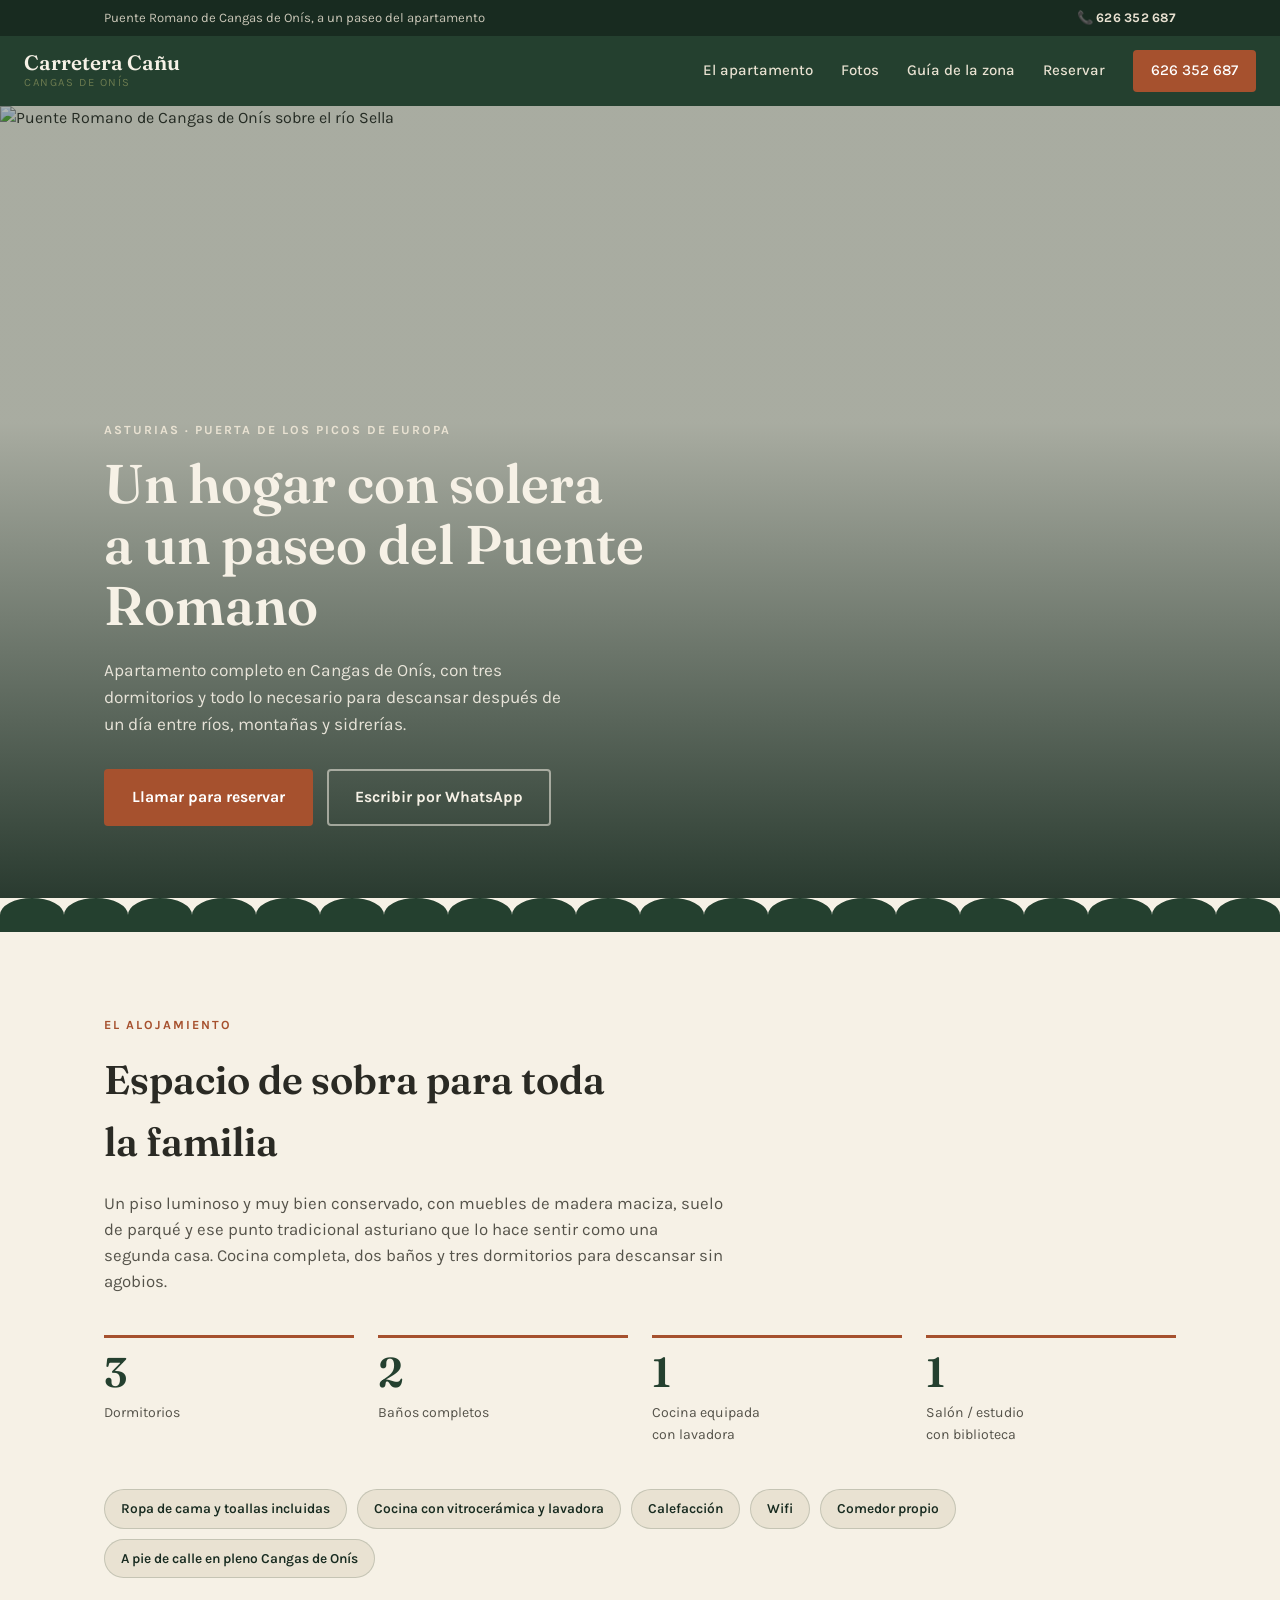
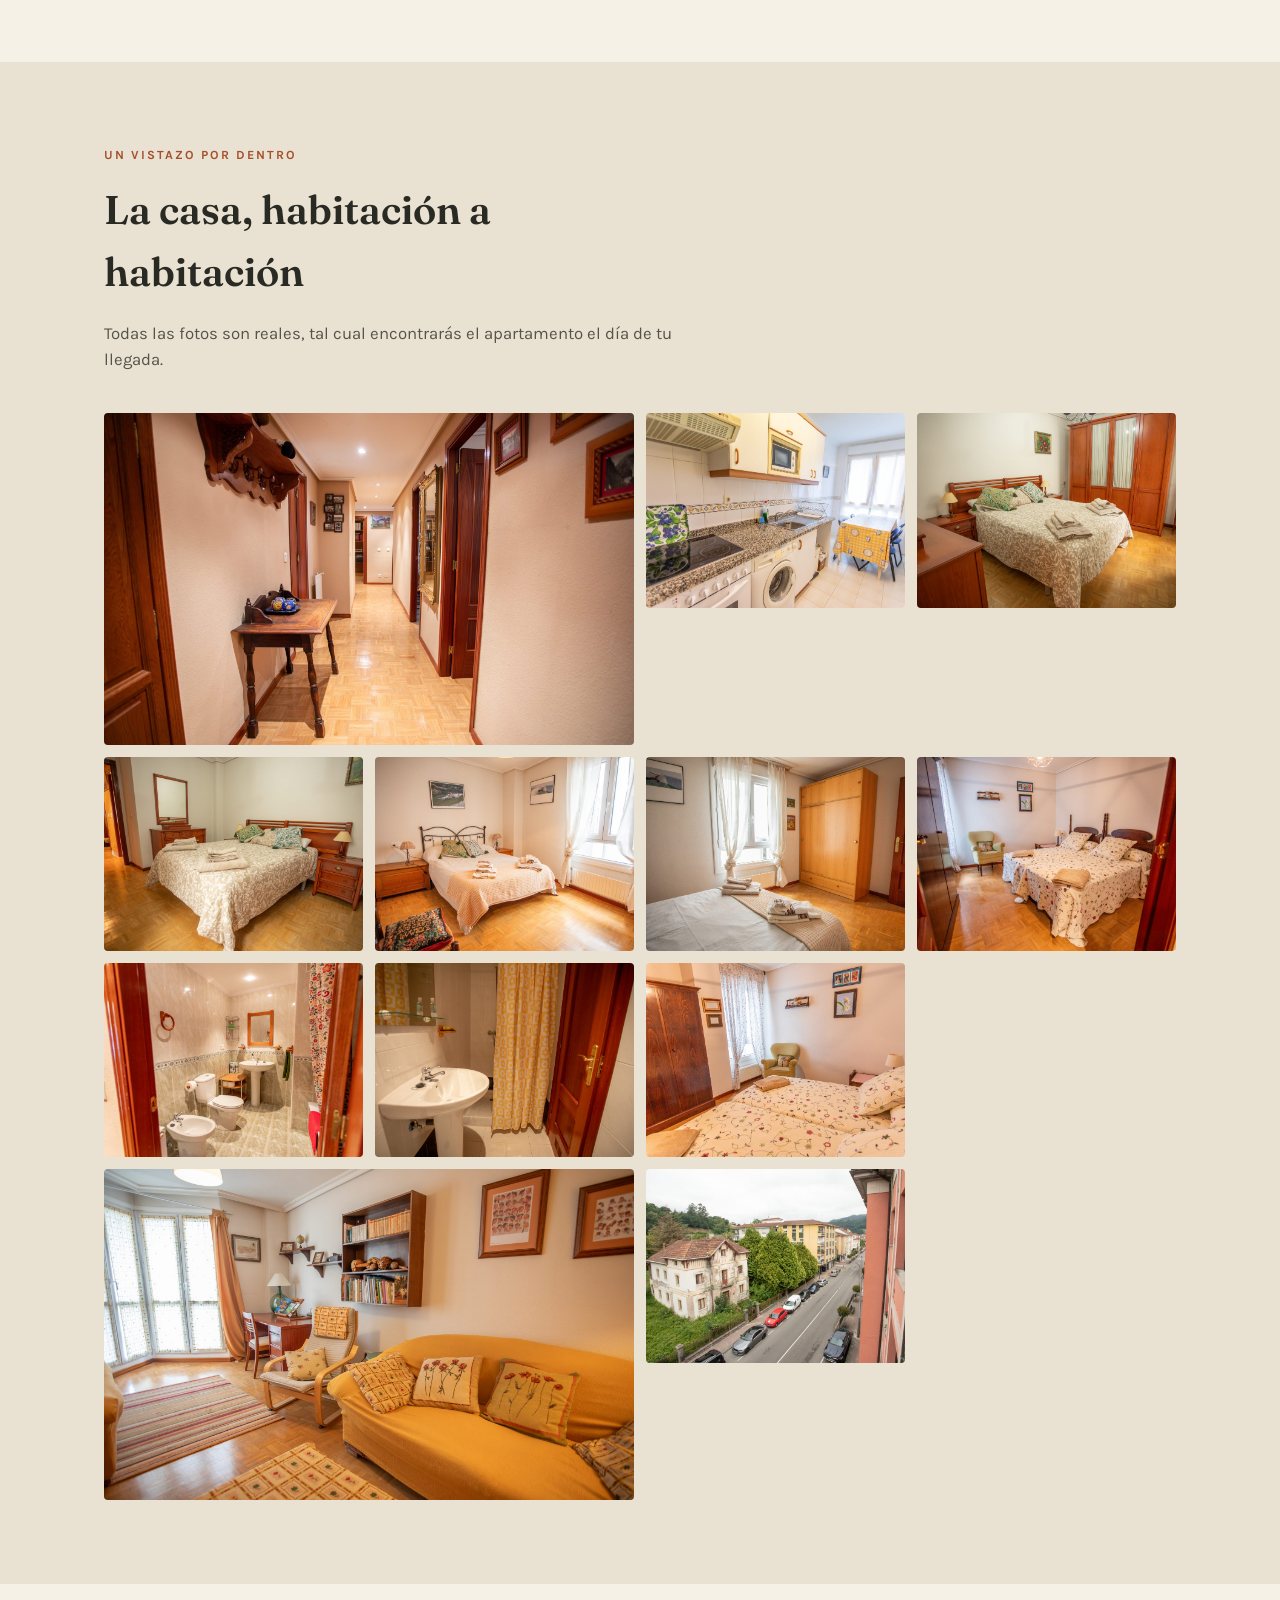
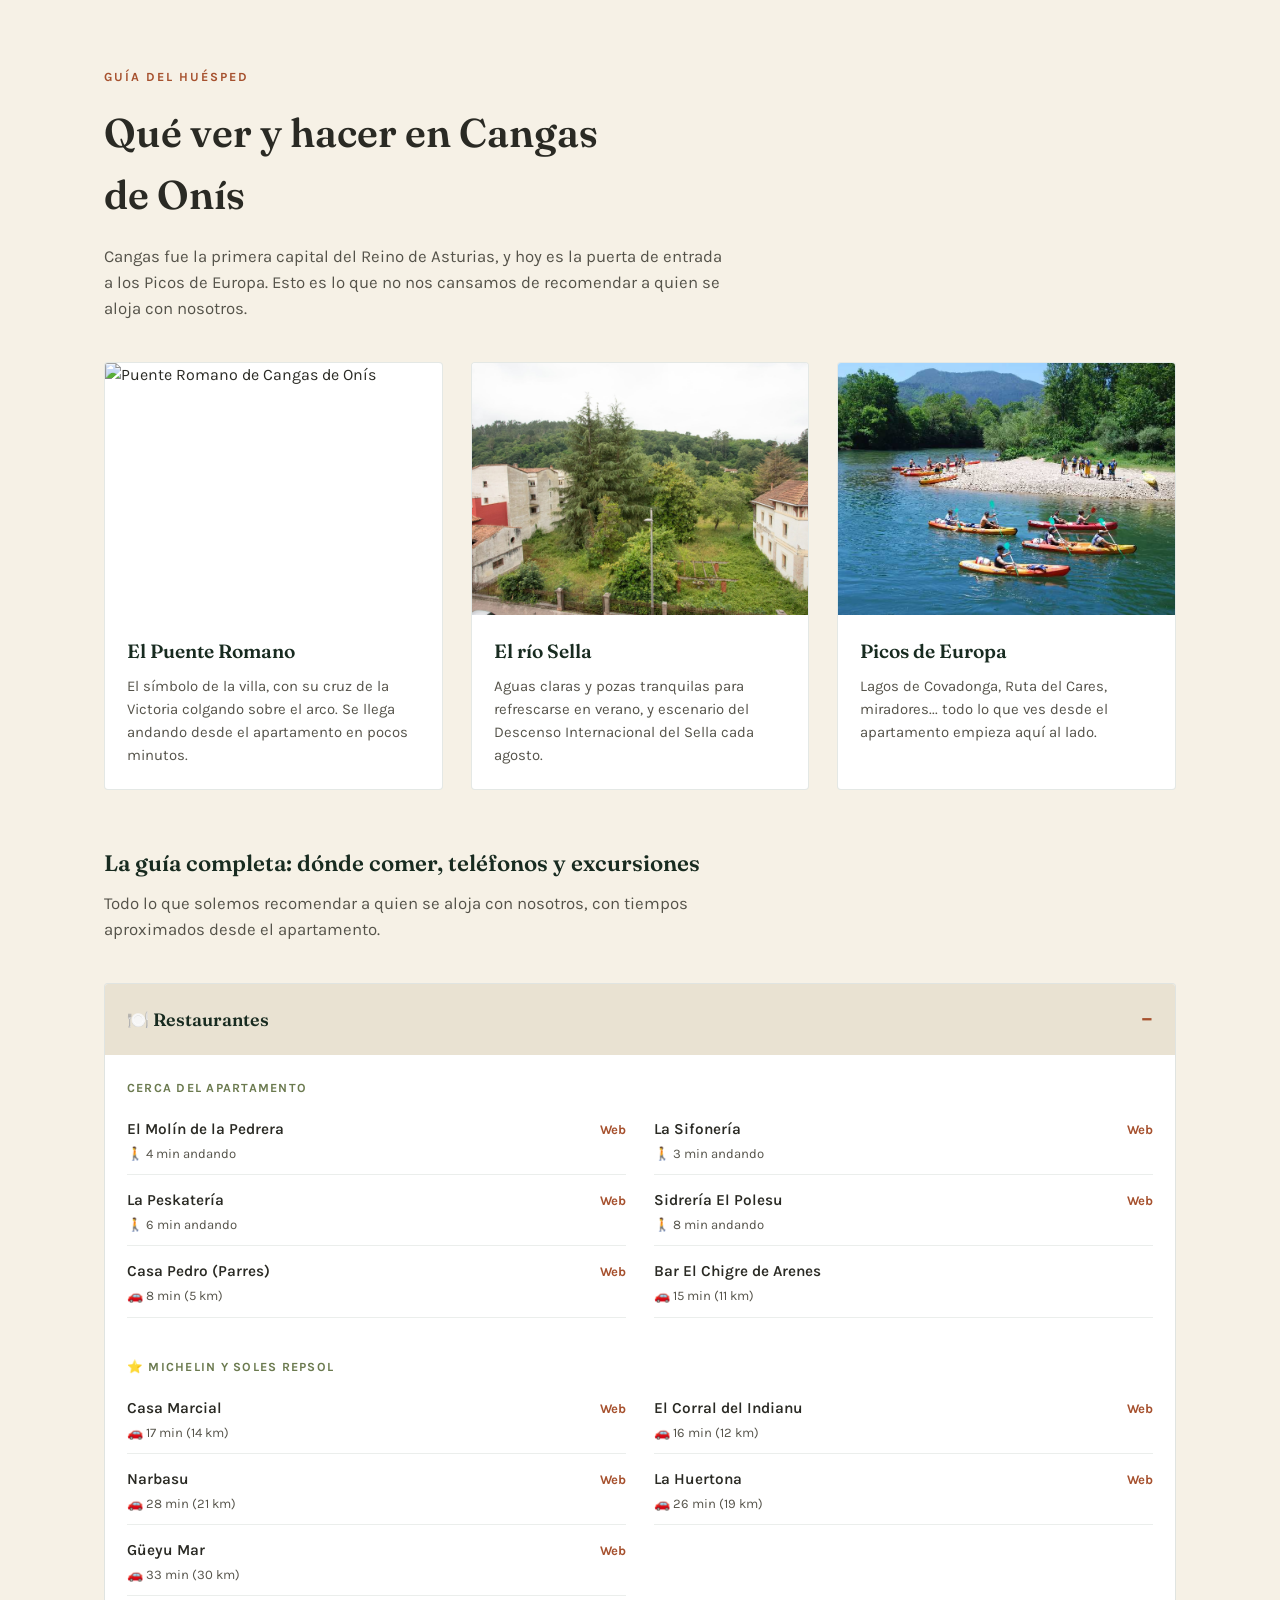
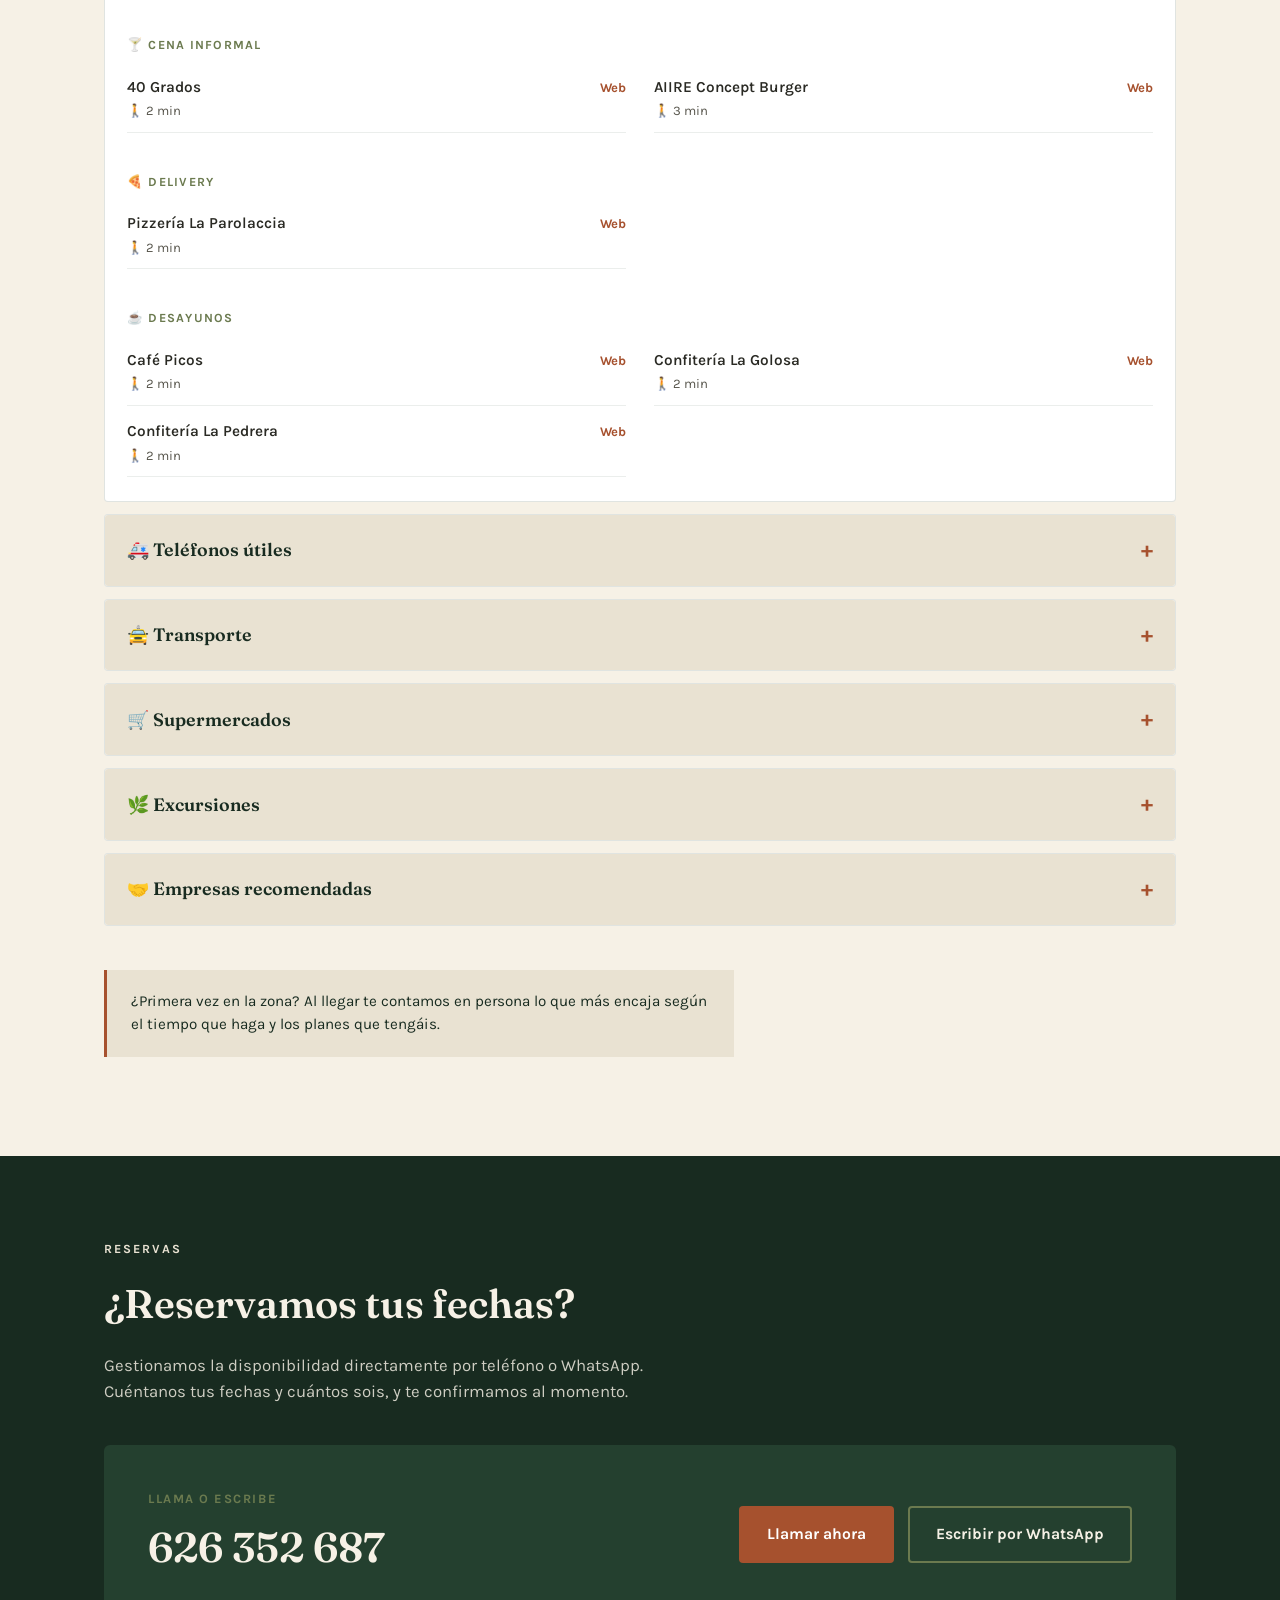
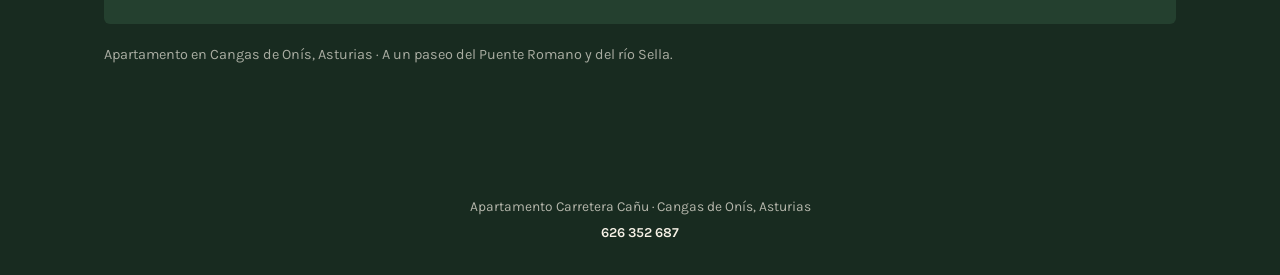
==== commit 915d8f14: "Add files via upload" ====
--- a/index.html
+++ b/index.html
@@ -38,7 +38,7 @@
   </nav>
 
   <div class="hero">
-    <img src="images/puente-romano.jpg" alt="Puente Romano de Cangas de Onís sobre el río Sella" class="hero__img">
+    <img src="puente-romano.jpg" alt="Puente Romano de Cangas de Onís sobre el río Sella" class="hero__img">
     <div class="hero__overlay"></div>
     <div class="hero__content">
       <p class="eyebrow">Asturias · Puerta de los Picos de Europa</p>
@@ -105,41 +105,41 @@
       <p class="section__lead">Todas las fotos son reales, tal cual encontrarás el apartamento el día de tu llegada.</p>
 
       <div class="gallery" id="gallery">
-        <button class="gallery__item gallery__item--wide" data-full="images/salon.jpg" data-caption="Salón con biblioteca y zona de escritorio">
-          <img src="images/thumbs/salon.jpg" alt="Salón con sofá, sillón y estantería de libros" loading="lazy">
-        </button>
-        <button class="gallery__item" data-full="images/cocina.jpg" data-caption="Cocina completa con lavadora">
-          <img src="images/thumbs/cocina.jpg" alt="Cocina con vitrocerámica, lavadora y mesa junto a la ventana" loading="lazy">
-        </button>
-        <button class="gallery__item" data-full="images/dormitorio-01.jpg" data-caption="Dormitorio principal, cama de madera de cerezo">
-          <img src="images/thumbs/dormitorio-01.jpg" alt="Dormitorio con cama de matrimonio de madera de cerezo" loading="lazy">
-        </button>
-        <button class="gallery__item" data-full="images/dormitorio-01b.jpg" data-caption="Dormitorio principal, con cómoda y espejo">
-          <img src="images/thumbs/dormitorio-01b.jpg" alt="Dormitorio con cómoda, espejo y vistas al pasillo" loading="lazy">
-        </button>
-        <button class="gallery__item" data-full="images/dormitorio-02.jpg" data-caption="Segundo dormitorio, cabecero de forja">
-          <img src="images/thumbs/dormitorio-02.jpg" alt="Dormitorio con cama de forja negra y cuadros de Asturias" loading="lazy">
-        </button>
-        <button class="gallery__item" data-full="images/dormitorio-02b.jpg" data-caption="Segundo dormitorio, armario de madera">
-          <img src="images/thumbs/dormitorio-02b.jpg" alt="Dormitorio con gran armario de madera clara" loading="lazy">
-        </button>
-        <button class="gallery__item" data-full="images/dormitorio-03.jpg" data-caption="Tercer dormitorio, camas individuales">
-          <img src="images/thumbs/dormitorio-03.jpg" alt="Dormitorio con dos camas individuales y colcha floral" loading="lazy">
-        </button>
-        <button class="gallery__item" data-full="images/bano-01.jpg" data-caption="Baño completo con bañera">
-          <img src="images/thumbs/bano-01.jpg" alt="Baño con bidé, inodoro y lavabo" loading="lazy">
-        </button>
-        <button class="gallery__item" data-full="images/bano-02.jpg" data-caption="Segundo baño con ducha">
-          <img src="images/thumbs/bano-02.jpg" alt="Baño con ducha y cortina amarilla de flores" loading="lazy">
-        </button>
-        <button class="gallery__item" data-full="images/pasillo.jpg" data-caption="Pasillo de entrada">
-          <img src="images/thumbs/pasillo.jpg" alt="Pasillo con suelo de madera y espejo antiguo" loading="lazy">
-        </button>
-        <button class="gallery__item gallery__item--wide" data-full="images/vistas-01.jpg" data-caption="Vistas a la calle desde el balcón">
-          <img src="images/thumbs/vistas-01.jpg" alt="Vista de la calle desde el balcón del apartamento" loading="lazy">
-        </button>
-        <button class="gallery__item" data-full="images/vistas-02.jpg" data-caption="Vistas traseras, entorno verde">
-          <img src="images/thumbs/vistas-02.jpg" alt="Vista trasera con jardín y montaña al fondo" loading="lazy">
+        <button class="gallery__item gallery__item--wide" data-full="salon.jpg" data-caption="Salón con biblioteca y zona de escritorio">
+          <img src="salon.jpg" alt="Salón con sofá, sillón y estantería de libros" loading="lazy">
+        </button>
+        <button class="gallery__item" data-full="cocina.jpg" data-caption="Cocina completa con lavadora">
+          <img src="cocina.jpg" alt="Cocina con vitrocerámica, lavadora y mesa junto a la ventana" loading="lazy">
+        </button>
+        <button class="gallery__item" data-full="dormitorio-01.jpg" data-caption="Dormitorio principal, cama de madera de cerezo">
+          <img src="dormitorio-01.jpg" alt="Dormitorio con cama de matrimonio de madera de cerezo" loading="lazy">
+        </button>
+        <button class="gallery__item" data-full="dormitorio-01b.jpg" data-caption="Dormitorio principal, con cómoda y espejo">
+          <img src="dormitorio-01b.jpg" alt="Dormitorio con cómoda, espejo y vistas al pasillo" loading="lazy">
+        </button>
+        <button class="gallery__item" data-full="dormitorio-02.jpg" data-caption="Segundo dormitorio, cabecero de forja">
+          <img src="dormitorio-02.jpg" alt="Dormitorio con cama de forja negra y cuadros de Asturias" loading="lazy">
+        </button>
+        <button class="gallery__item" data-full="dormitorio-02b.jpg" data-caption="Segundo dormitorio, armario de madera">
+          <img src="dormitorio-02b.jpg" alt="Dormitorio con gran armario de madera clara" loading="lazy">
+        </button>
+        <button class="gallery__item" data-full="dormitorio-03.jpg" data-caption="Tercer dormitorio, camas individuales">
+          <img src="dormitorio-03.jpg" alt="Dormitorio con dos camas individuales y colcha floral" loading="lazy">
+        </button>
+        <button class="gallery__item" data-full="bano-01.jpg" data-caption="Baño completo con bañera">
+          <img src="bano-01.jpg" alt="Baño con bidé, inodoro y lavabo" loading="lazy">
+        </button>
+        <button class="gallery__item" data-full="bano-02.jpg" data-caption="Segundo baño con ducha">
+          <img src="bano-02.jpg" alt="Baño con ducha y cortina amarilla de flores" loading="lazy">
+        </button>
+        <button class="gallery__item" data-full="pasillo.jpg" data-caption="Pasillo de entrada">
+          <img src="pasillo.jpg" alt="Pasillo con suelo de madera y espejo antiguo" loading="lazy">
+        </button>
+        <button class="gallery__item gallery__item--wide" data-full="vistas-01.jpg" data-caption="Vistas a la calle desde el balcón">
+          <img src="vistas-01.jpg" alt="Vista de la calle desde el balcón del apartamento" loading="lazy">
+        </button>
+        <button class="gallery__item" data-full="vistas-02.jpg" data-caption="Vistas traseras, entorno verde">
+          <img src="vistas-02.jpg" alt="Vista trasera con jardín y montaña al fondo" loading="lazy">
         </button>
       </div>
     </div>
@@ -156,7 +156,7 @@
 
         <article class="guide-card">
           <div class="guide-card__media">
-            <img src="images/thumbs/puente-romano.jpg" alt="Puente Romano de Cangas de Onís" loading="lazy">
+            <img src="puente-romano.jpg" alt="Puente Romano de Cangas de Onís" loading="lazy">
           </div>
           <div class="guide-card__body">
             <h3>El Puente Romano</h3>
@@ -166,7 +166,7 @@
 
         <article class="guide-card">
           <div class="guide-card__media">
-            <img src="images/thumbs/rio-sella.jpg" alt="Río Sella a su paso por Cangas de Onís" loading="lazy">
+            <img src="rio-sella.jpg" alt="Río Sella a su paso por Cangas de Onís" loading="lazy">
           </div>
           <div class="guide-card__body">
             <h3>El río Sella</h3>
@@ -176,7 +176,7 @@
 
         <article class="guide-card">
           <div class="guide-card__media">
-            <img src="images/thumbs/entorno-asturias.jpg" alt="Paisaje de montaña en Asturias" loading="lazy">
+            <img src="entorno-asturias.jpg" alt="Paisaje de montaña en Asturias" loading="lazy">
           </div>
           <div class="guide-card__body">
             <h3>Picos de Europa</h3>
@@ -410,4 +410,4 @@
 
 <script src="script.js"></script>
 </body>
-</html>
+</html>
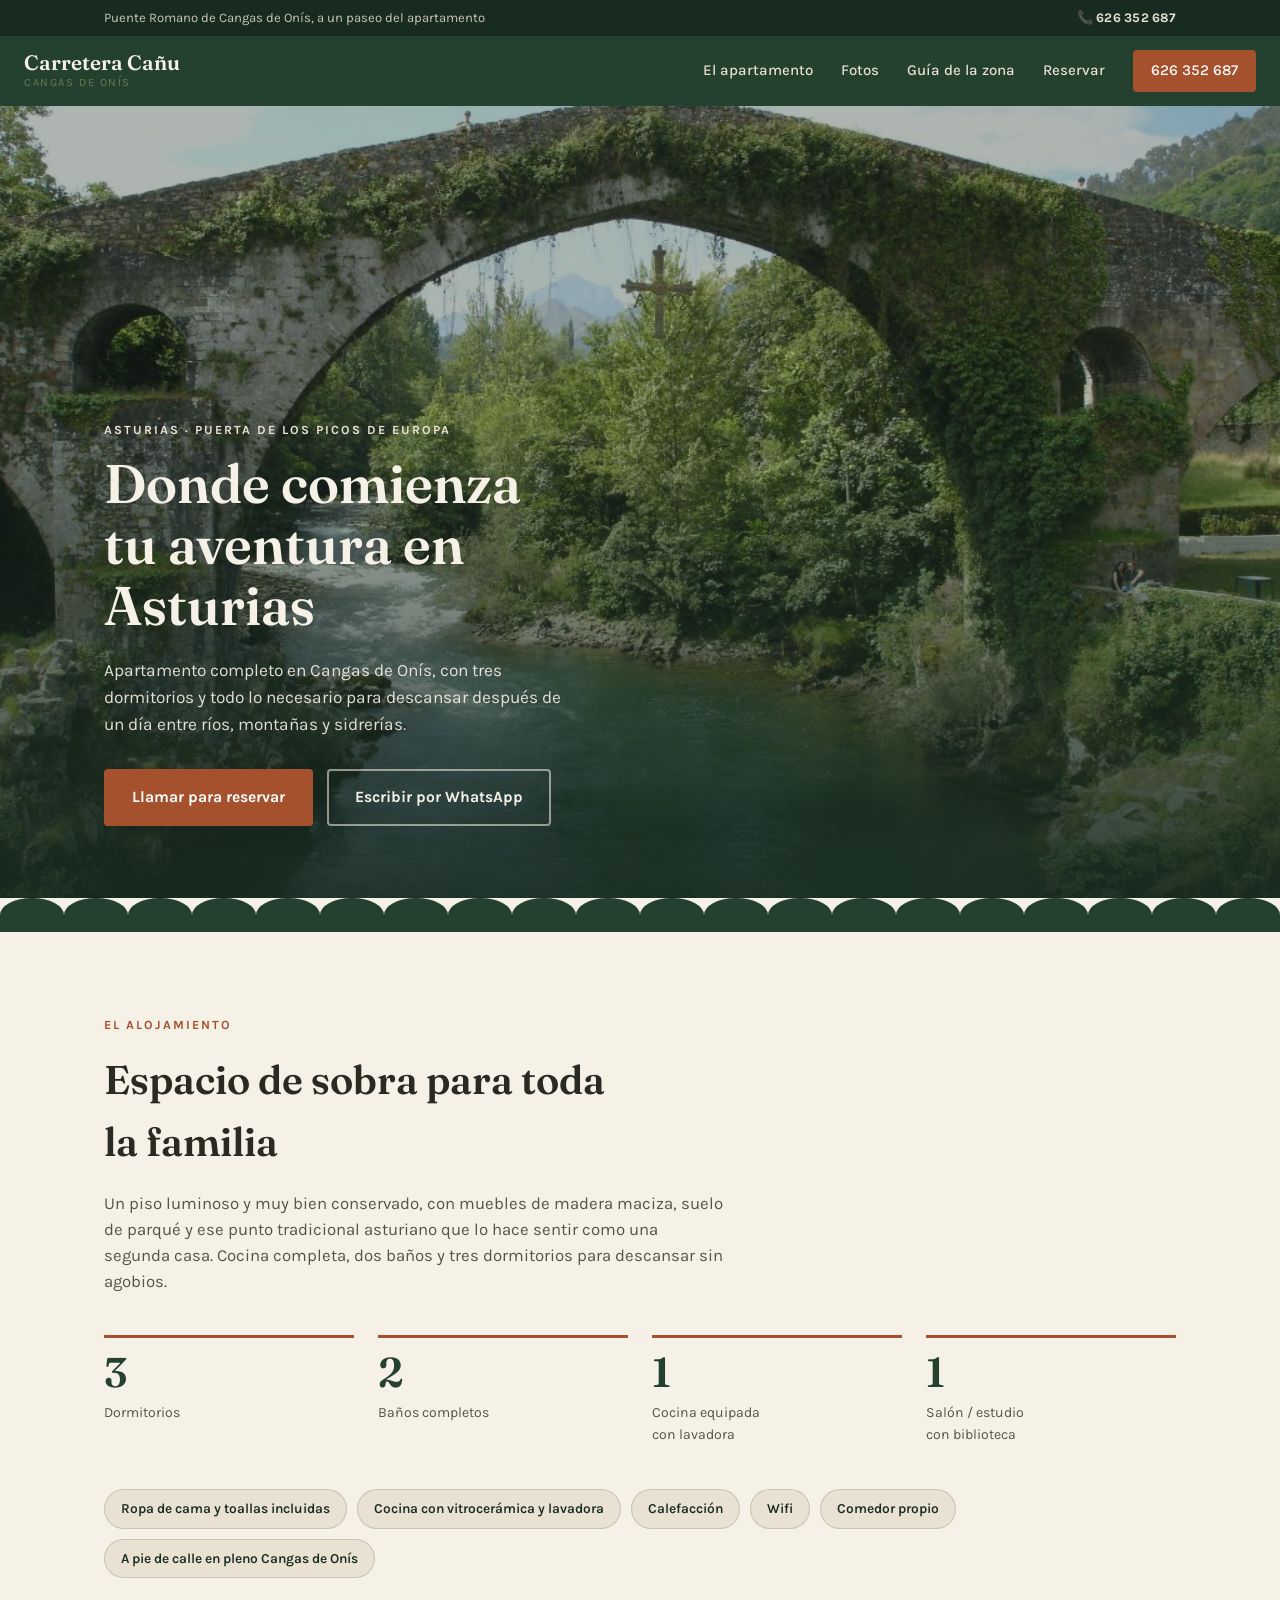
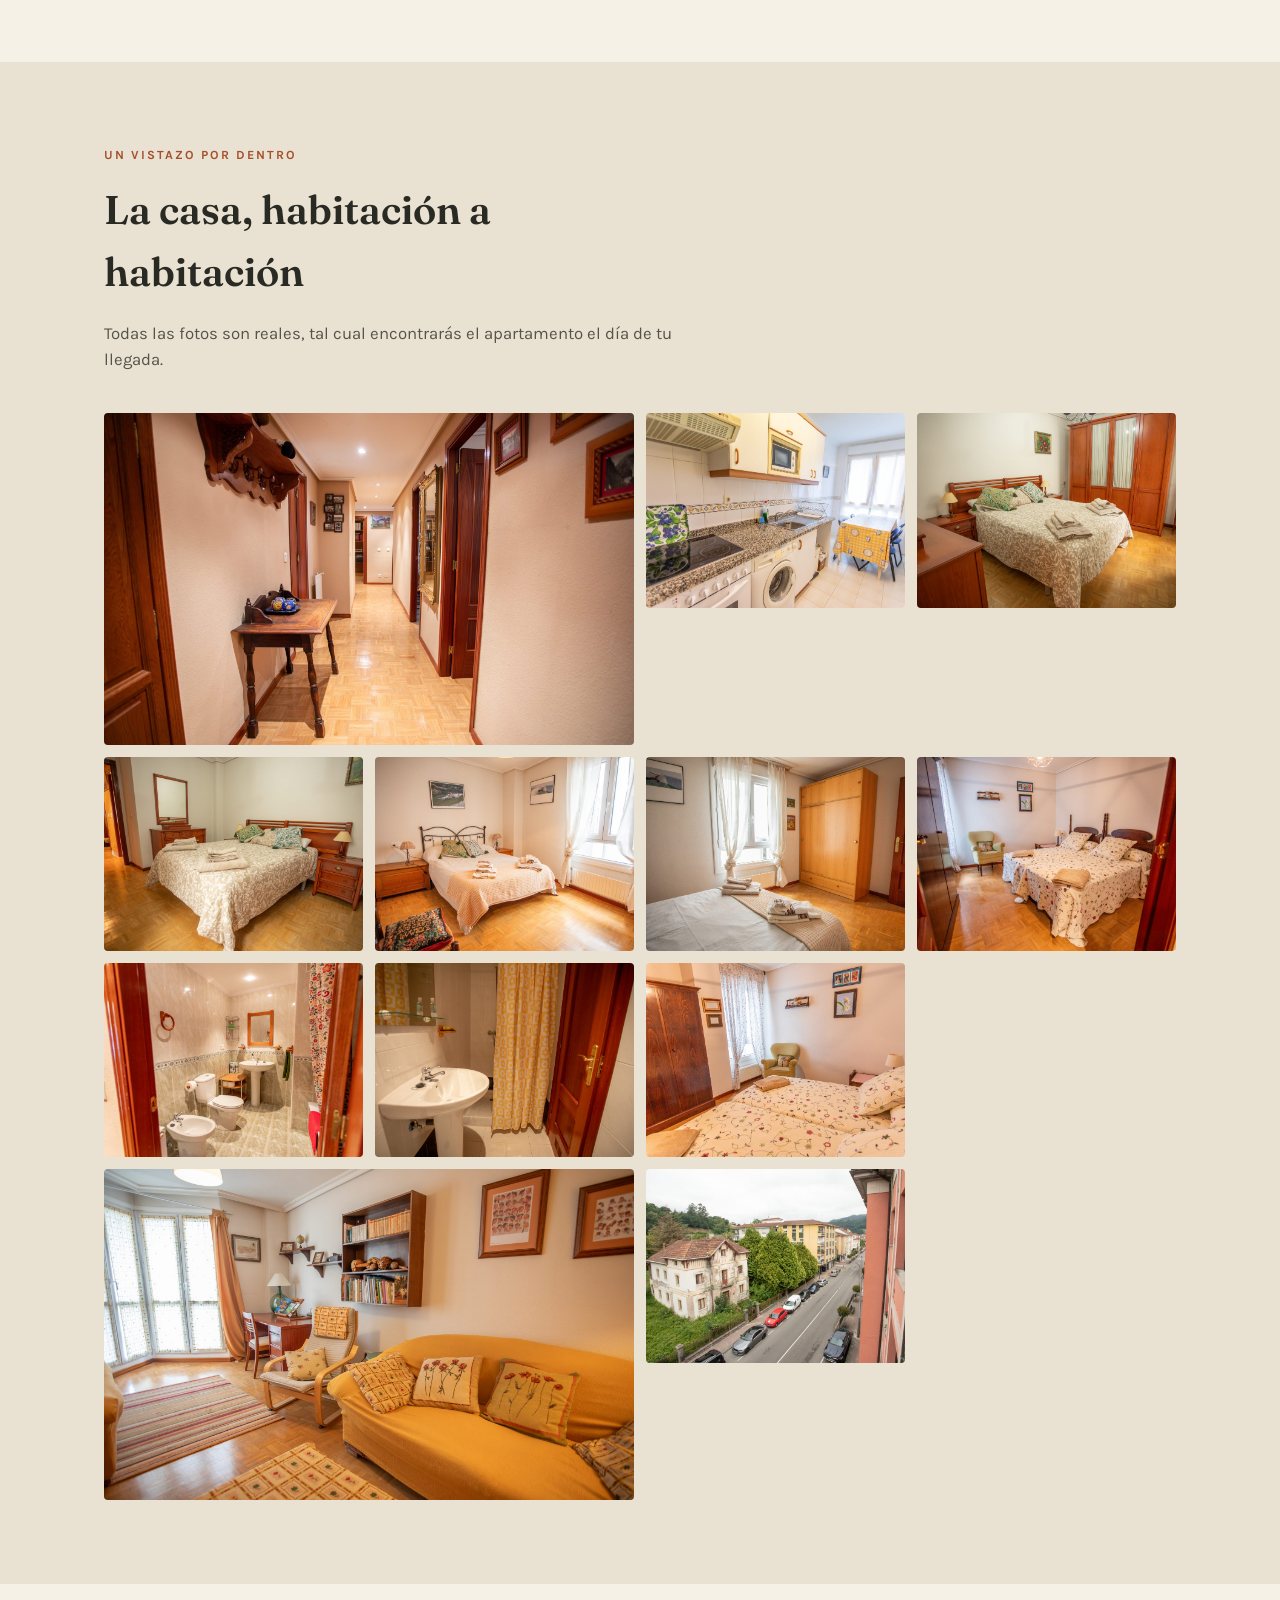
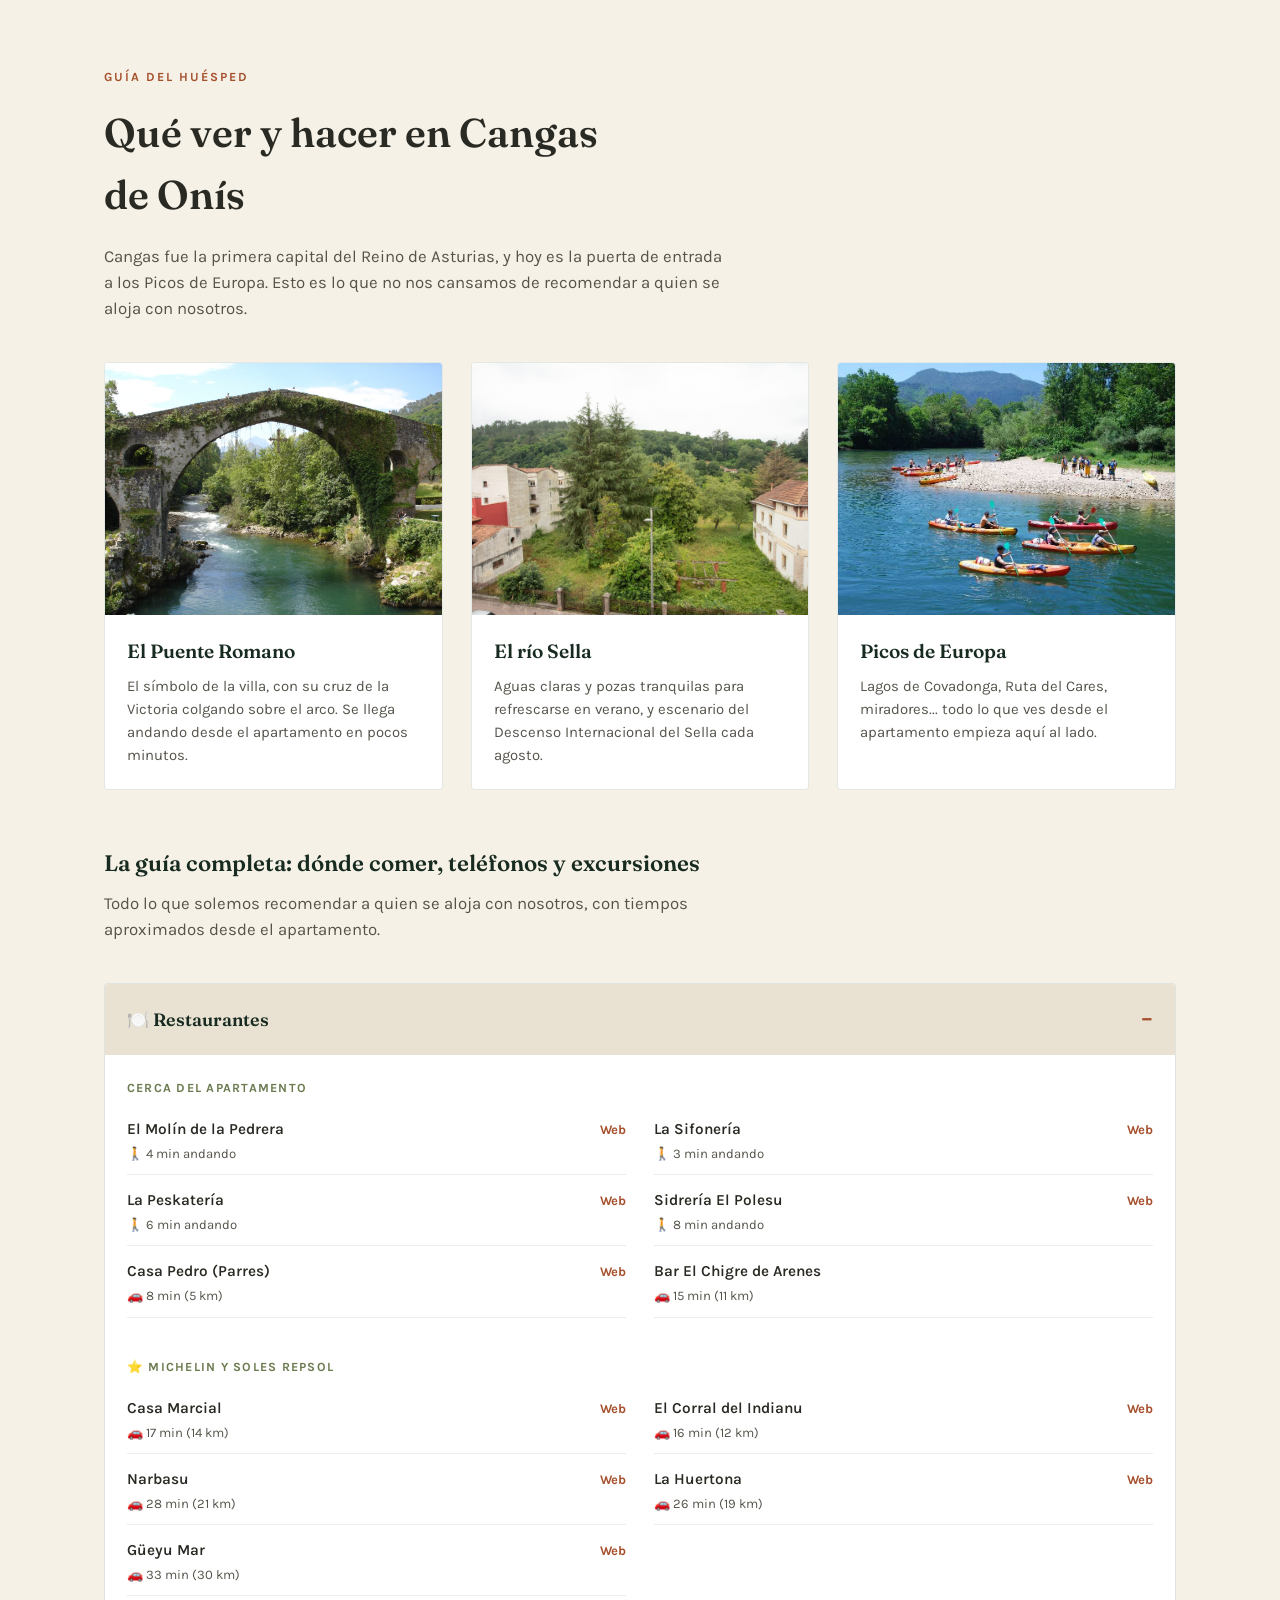
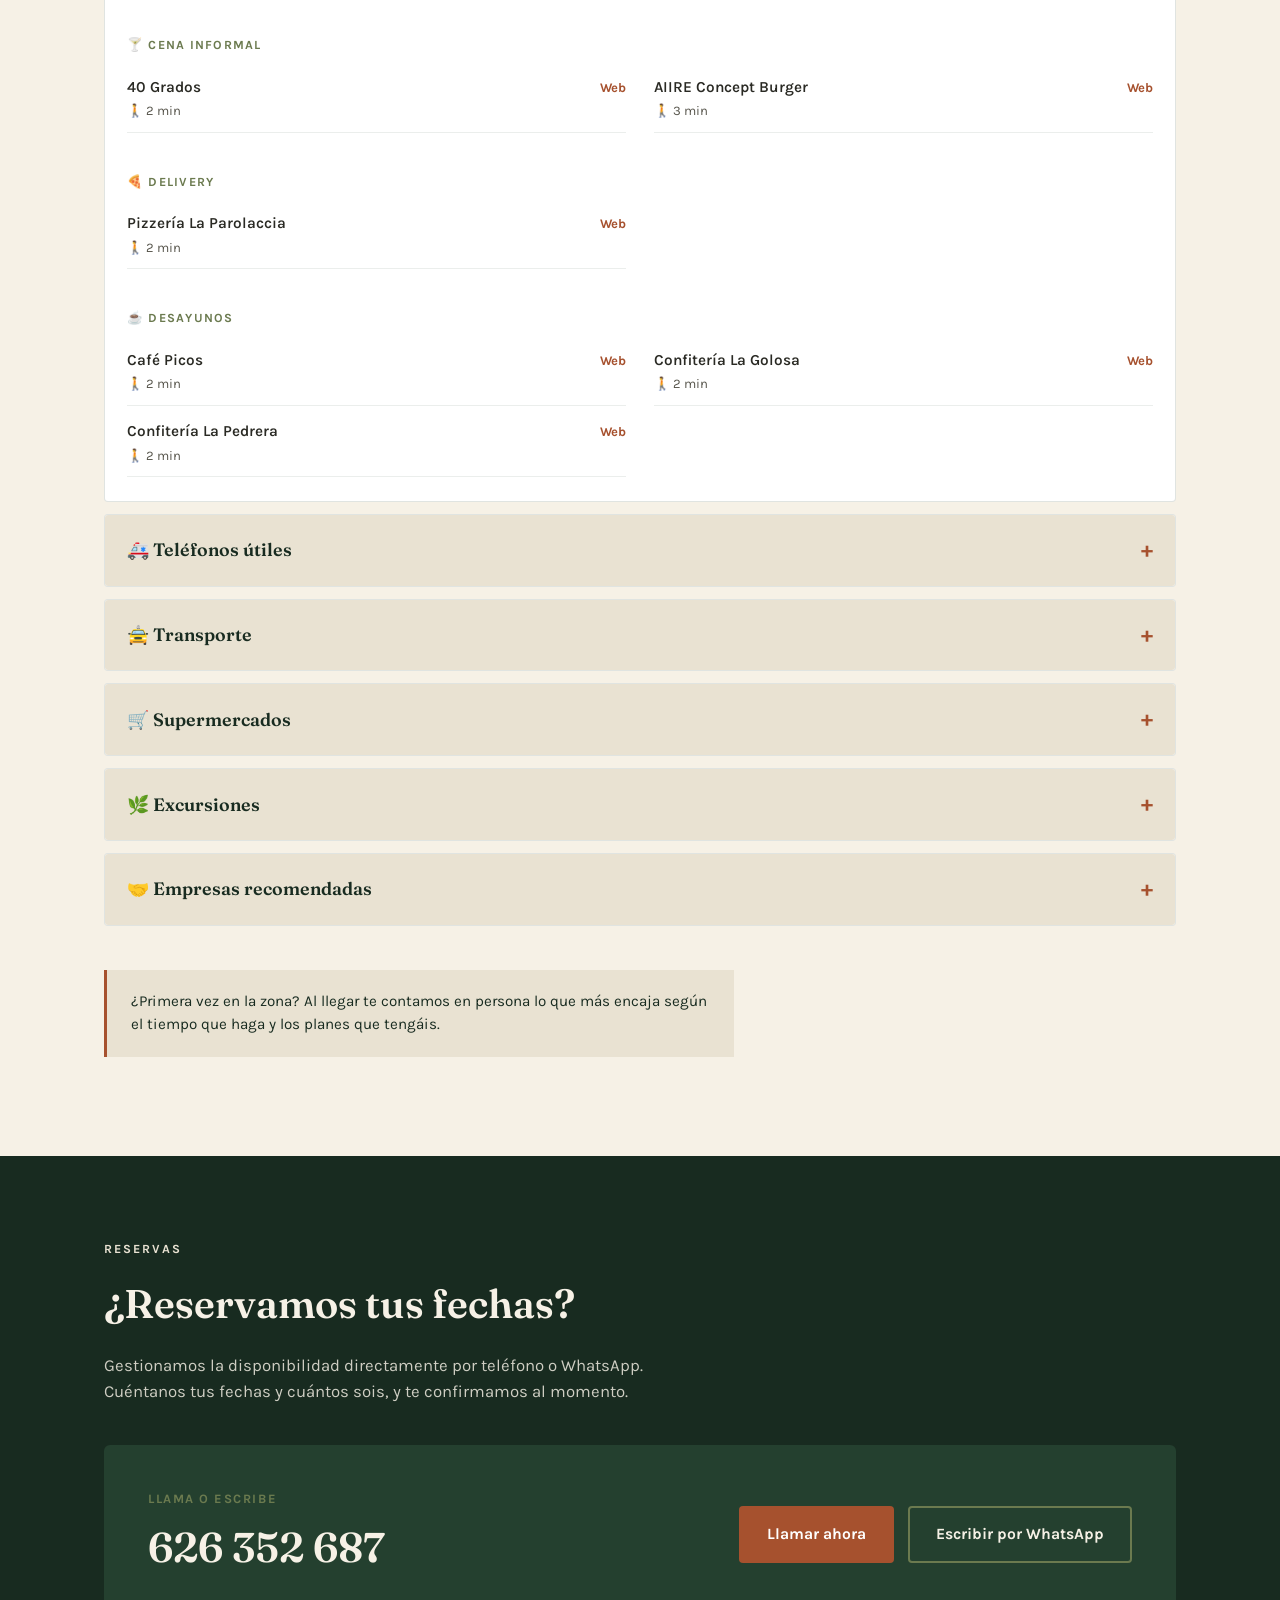
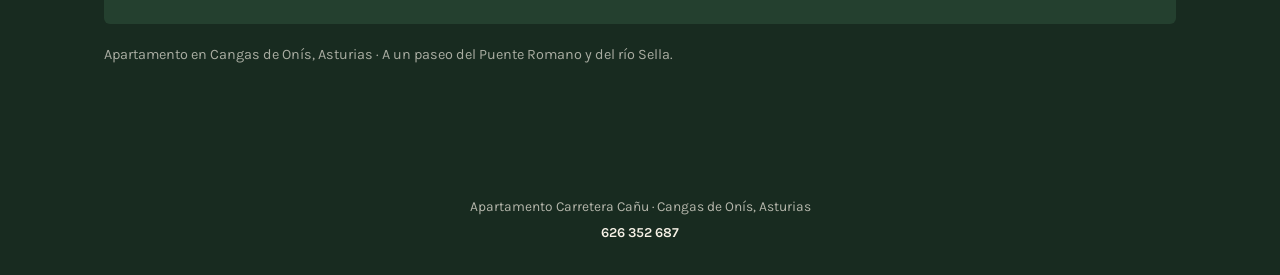
==== commit f2bcab42: "Update index.html" ====
--- a/index.html
+++ b/index.html
@@ -42,7 +42,7 @@
     <div class="hero__overlay"></div>
     <div class="hero__content">
       <p class="eyebrow">Asturias · Puerta de los Picos de Europa</p>
-      <h1>Un hogar con solera<br>a un paseo del Puente Romano</h1>
+     <h1>Donde comienza<br>tu aventura en Asturias</h1>
       <p class="hero__lead">Apartamento completo en Cangas de Onís, con tres dormitorios y todo lo necesario para descansar después de un día entre ríos, montañas y sidrerías.</p>
       <div class="hero__actions">
         <a href="tel:+34626352687" class="btn btn--primary">Llamar para reservar</a>
@@ -410,4 +410,4 @@
 
 <script src="script.js"></script>
 </body>
-</html>+</html>
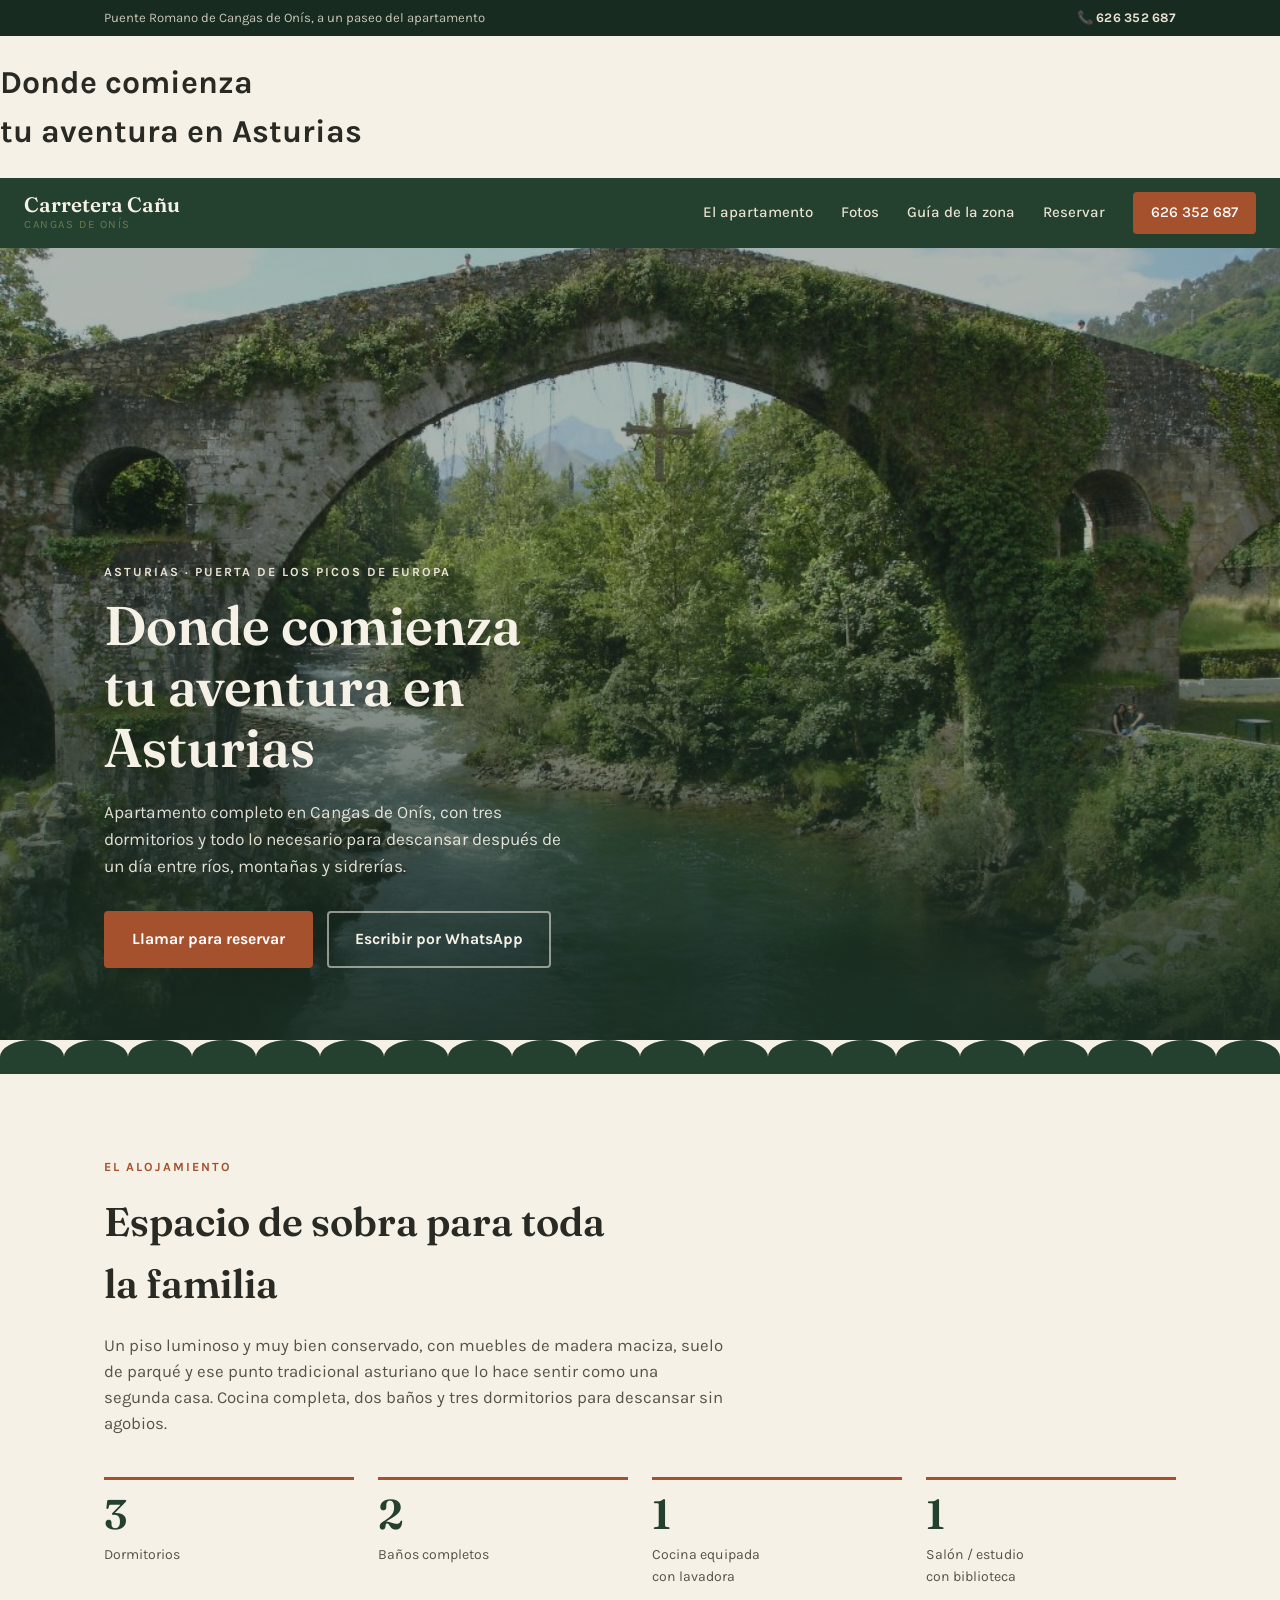
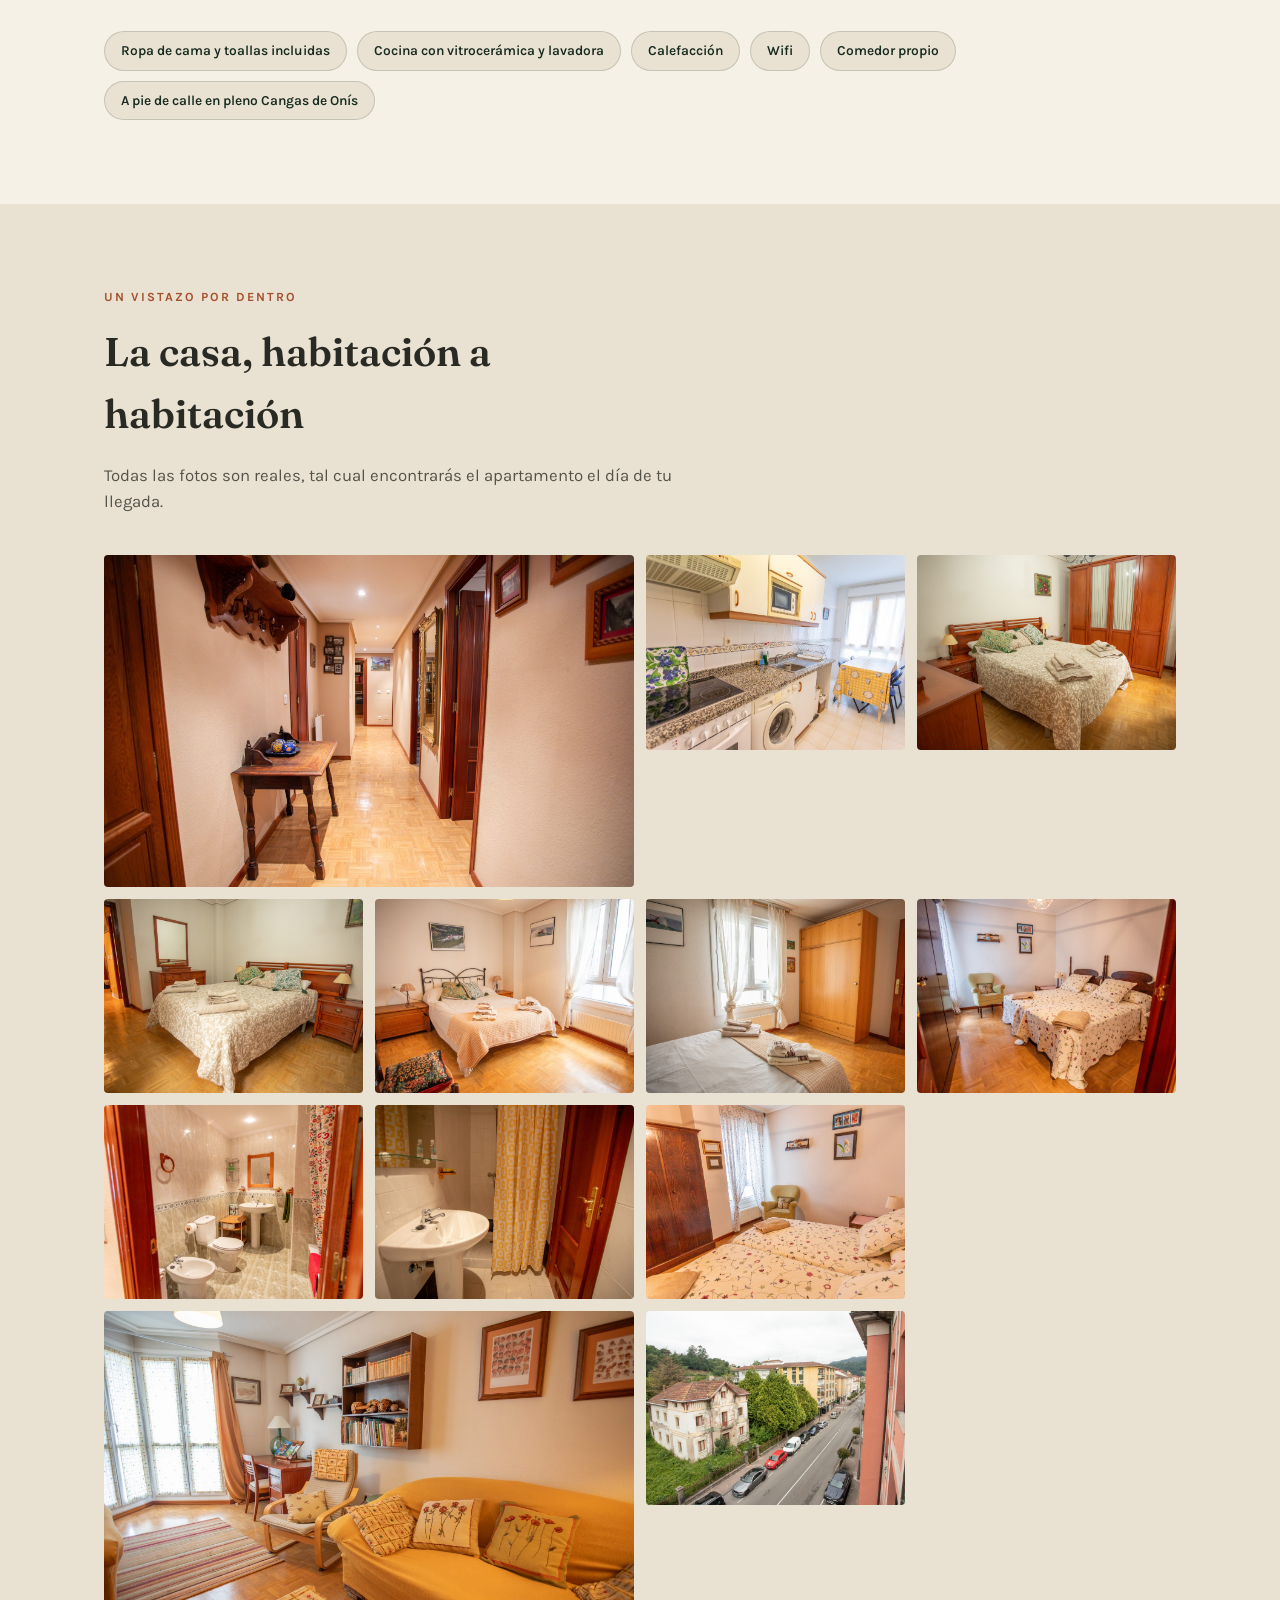
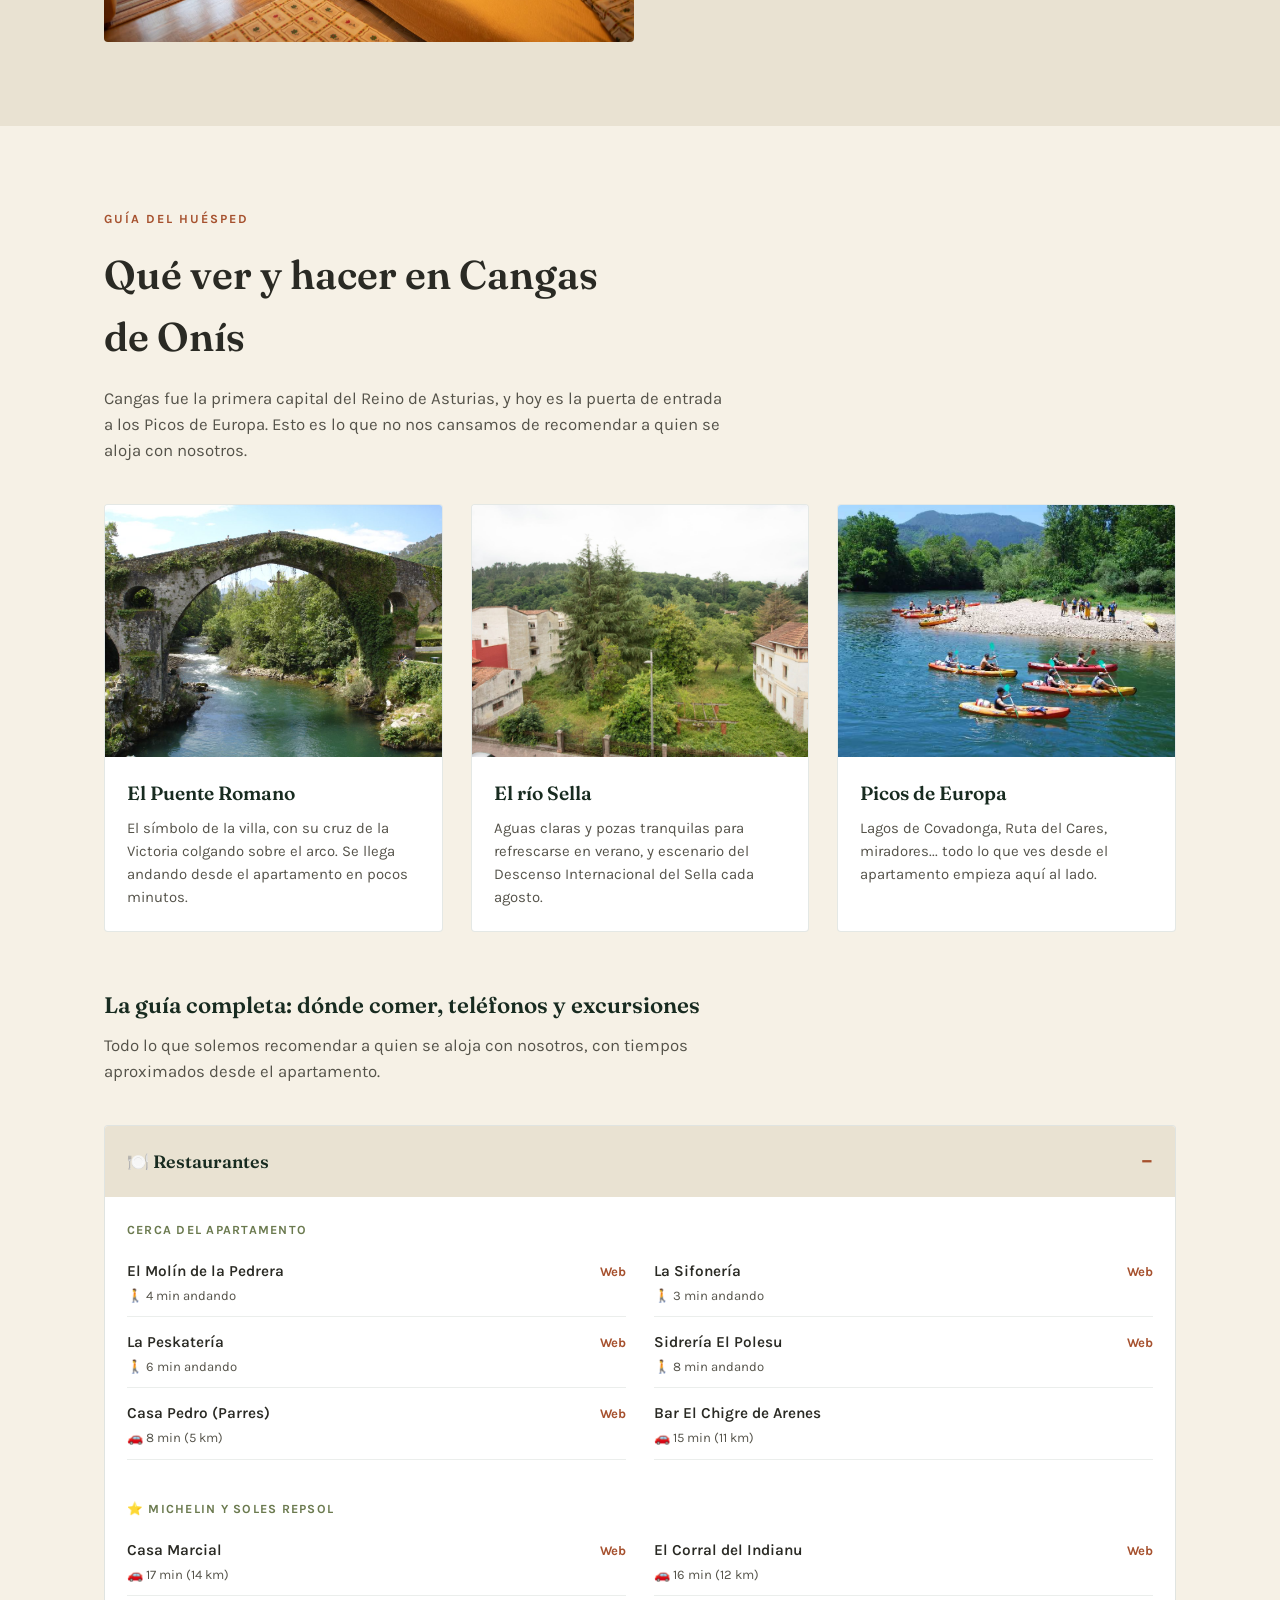
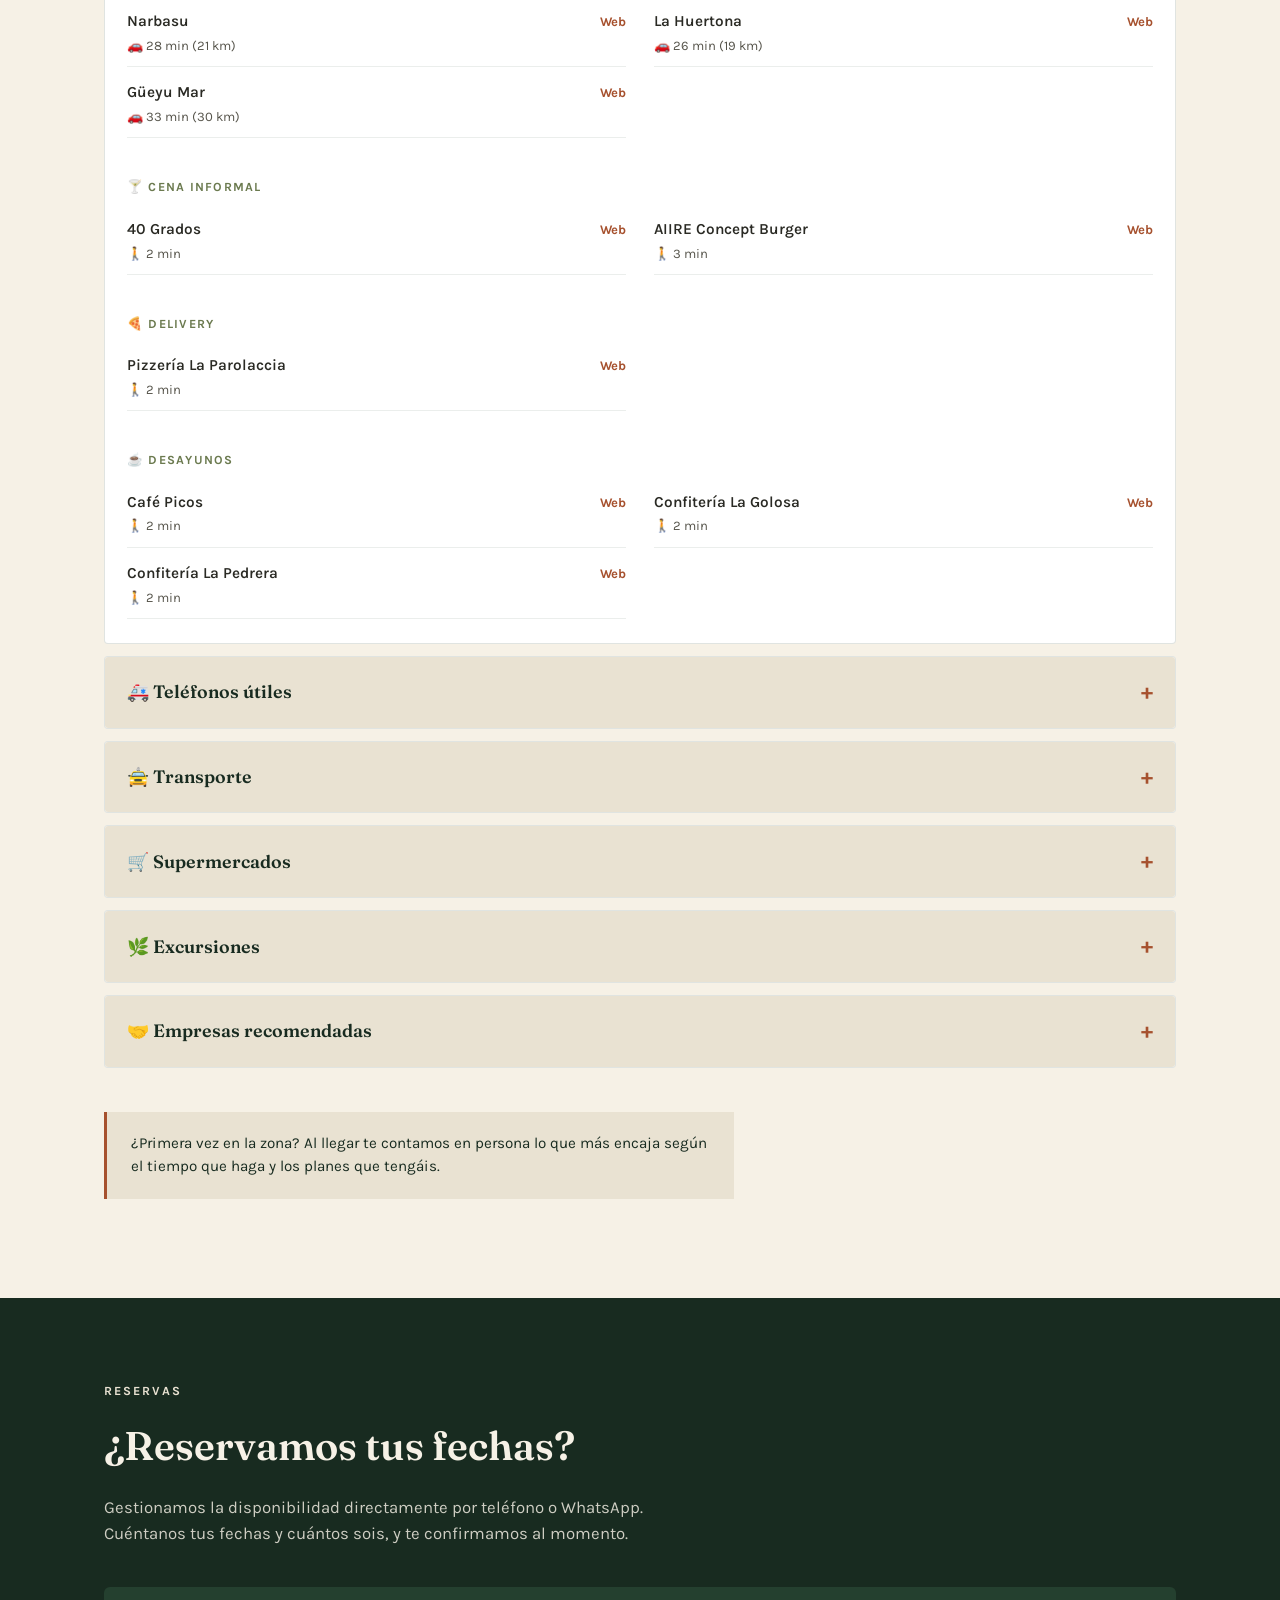
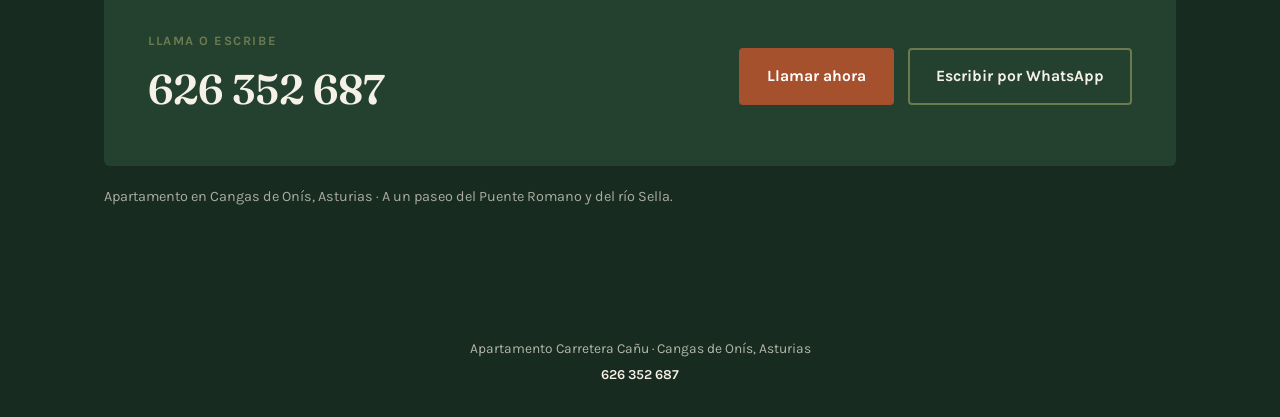
==== commit be8cd2fd: "Add header section with adventure tagline" ====
--- a/index.html
+++ b/index.html
@@ -18,7 +18,7 @@
     <a href="tel:+34626352687" class="topbar__phone">📞 626 352 687</a>
   </div>
 </div>
-
+<h1>Donde comienza<br>tu aventura en Asturias</h1>
 <header class="header" id="inicio">
   <nav class="nav">
     <a href="#inicio" class="nav__brand">
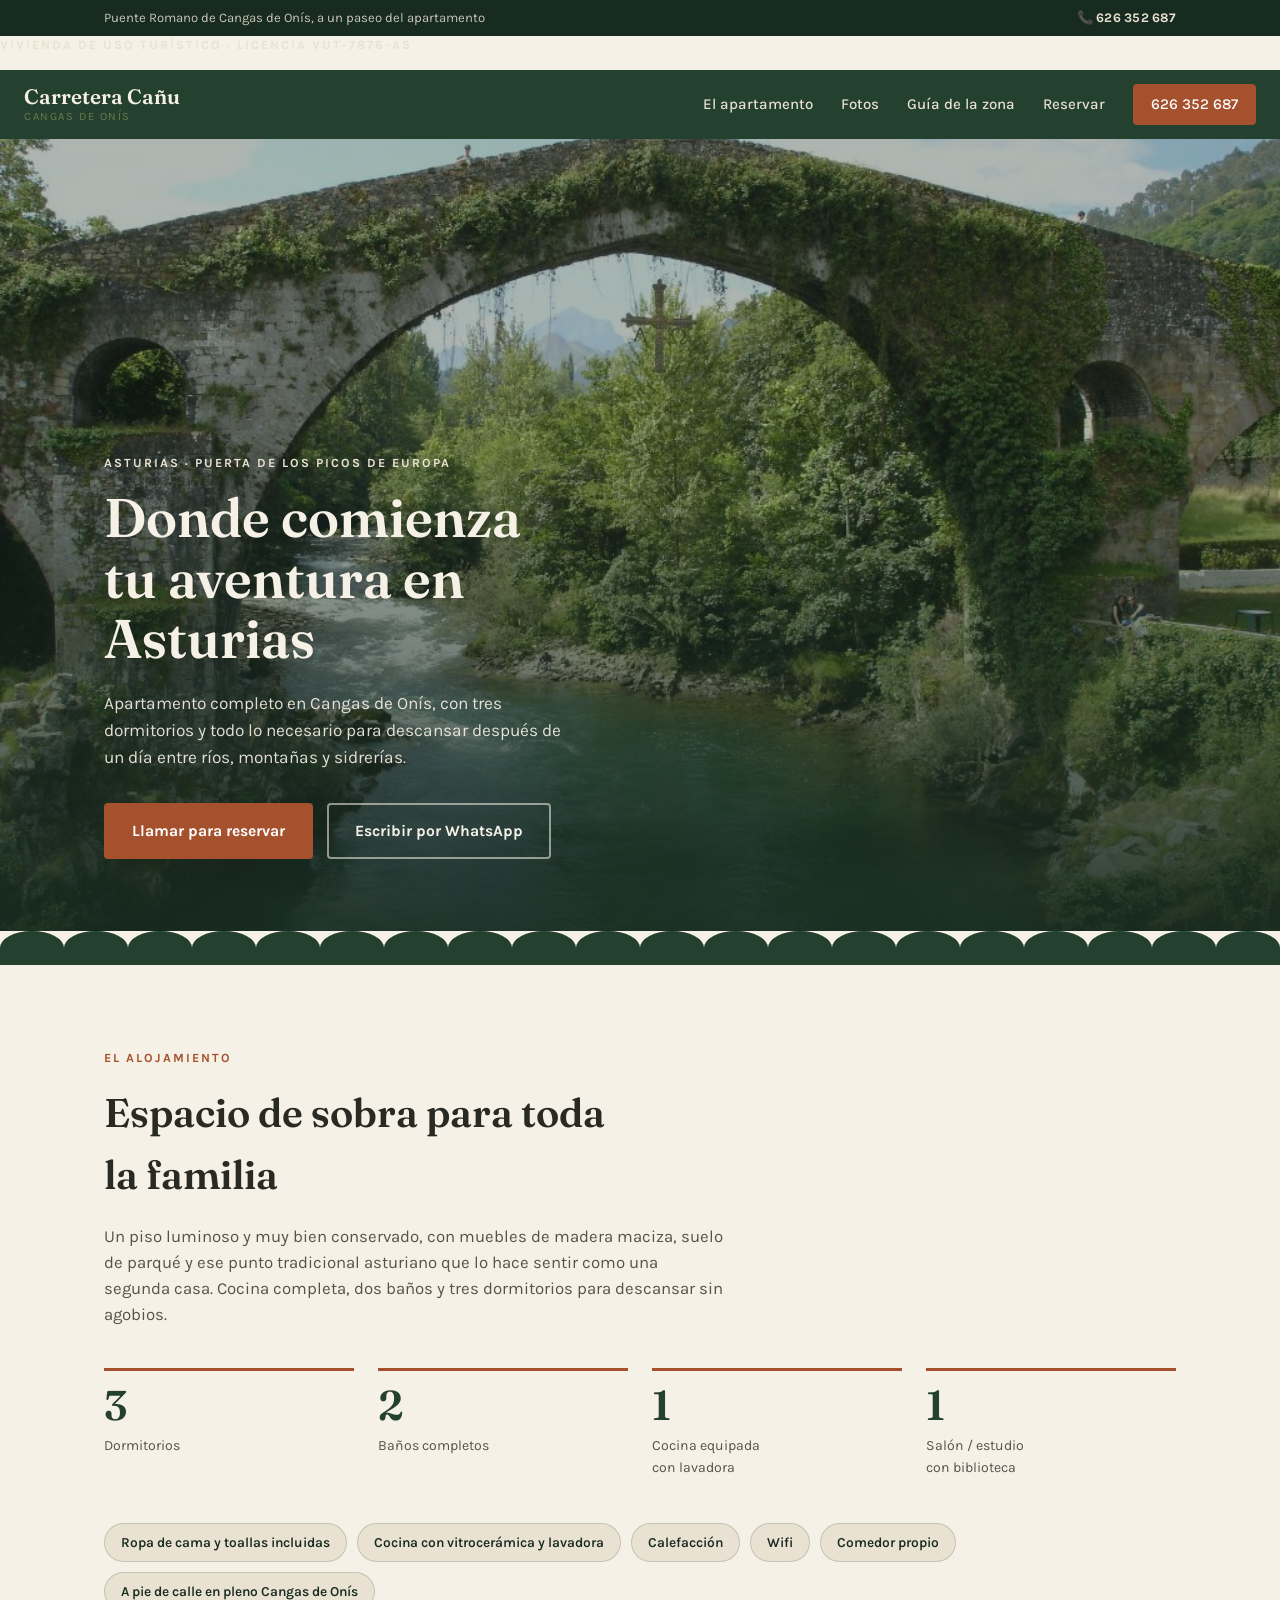
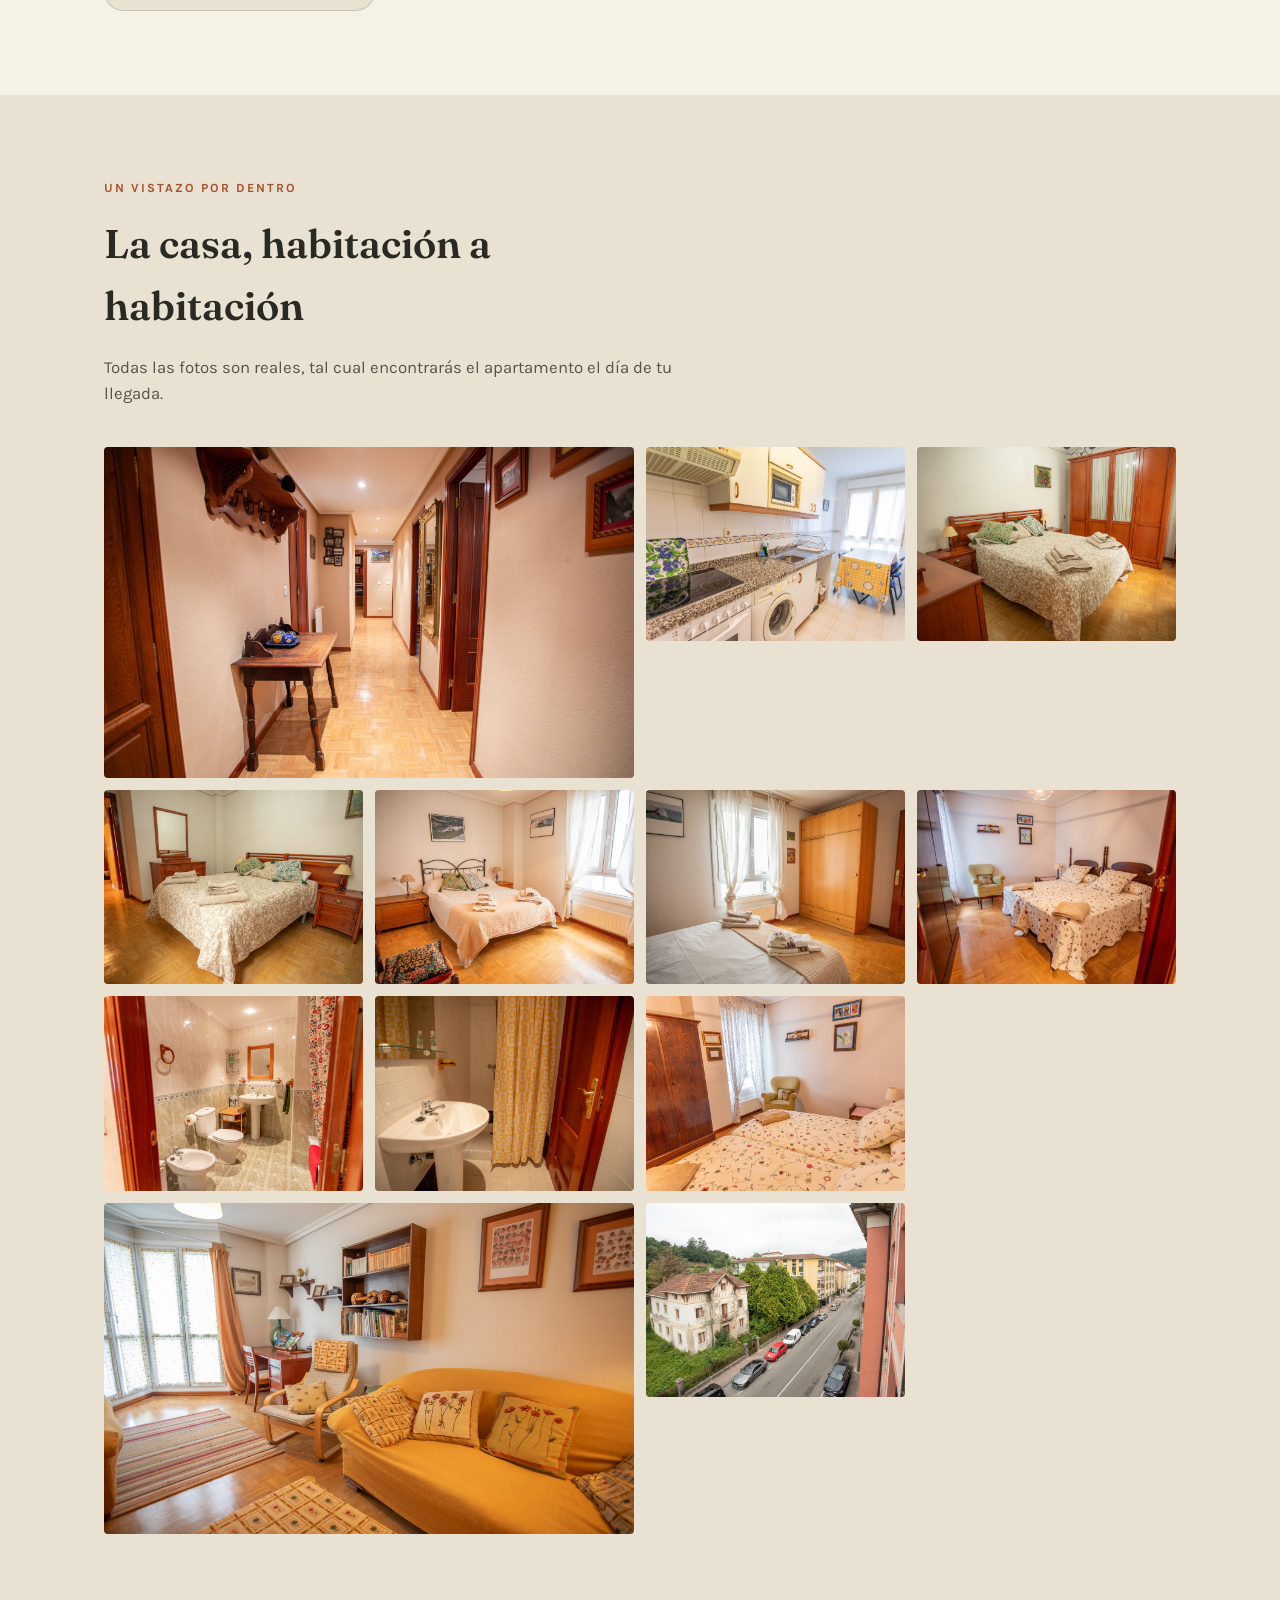
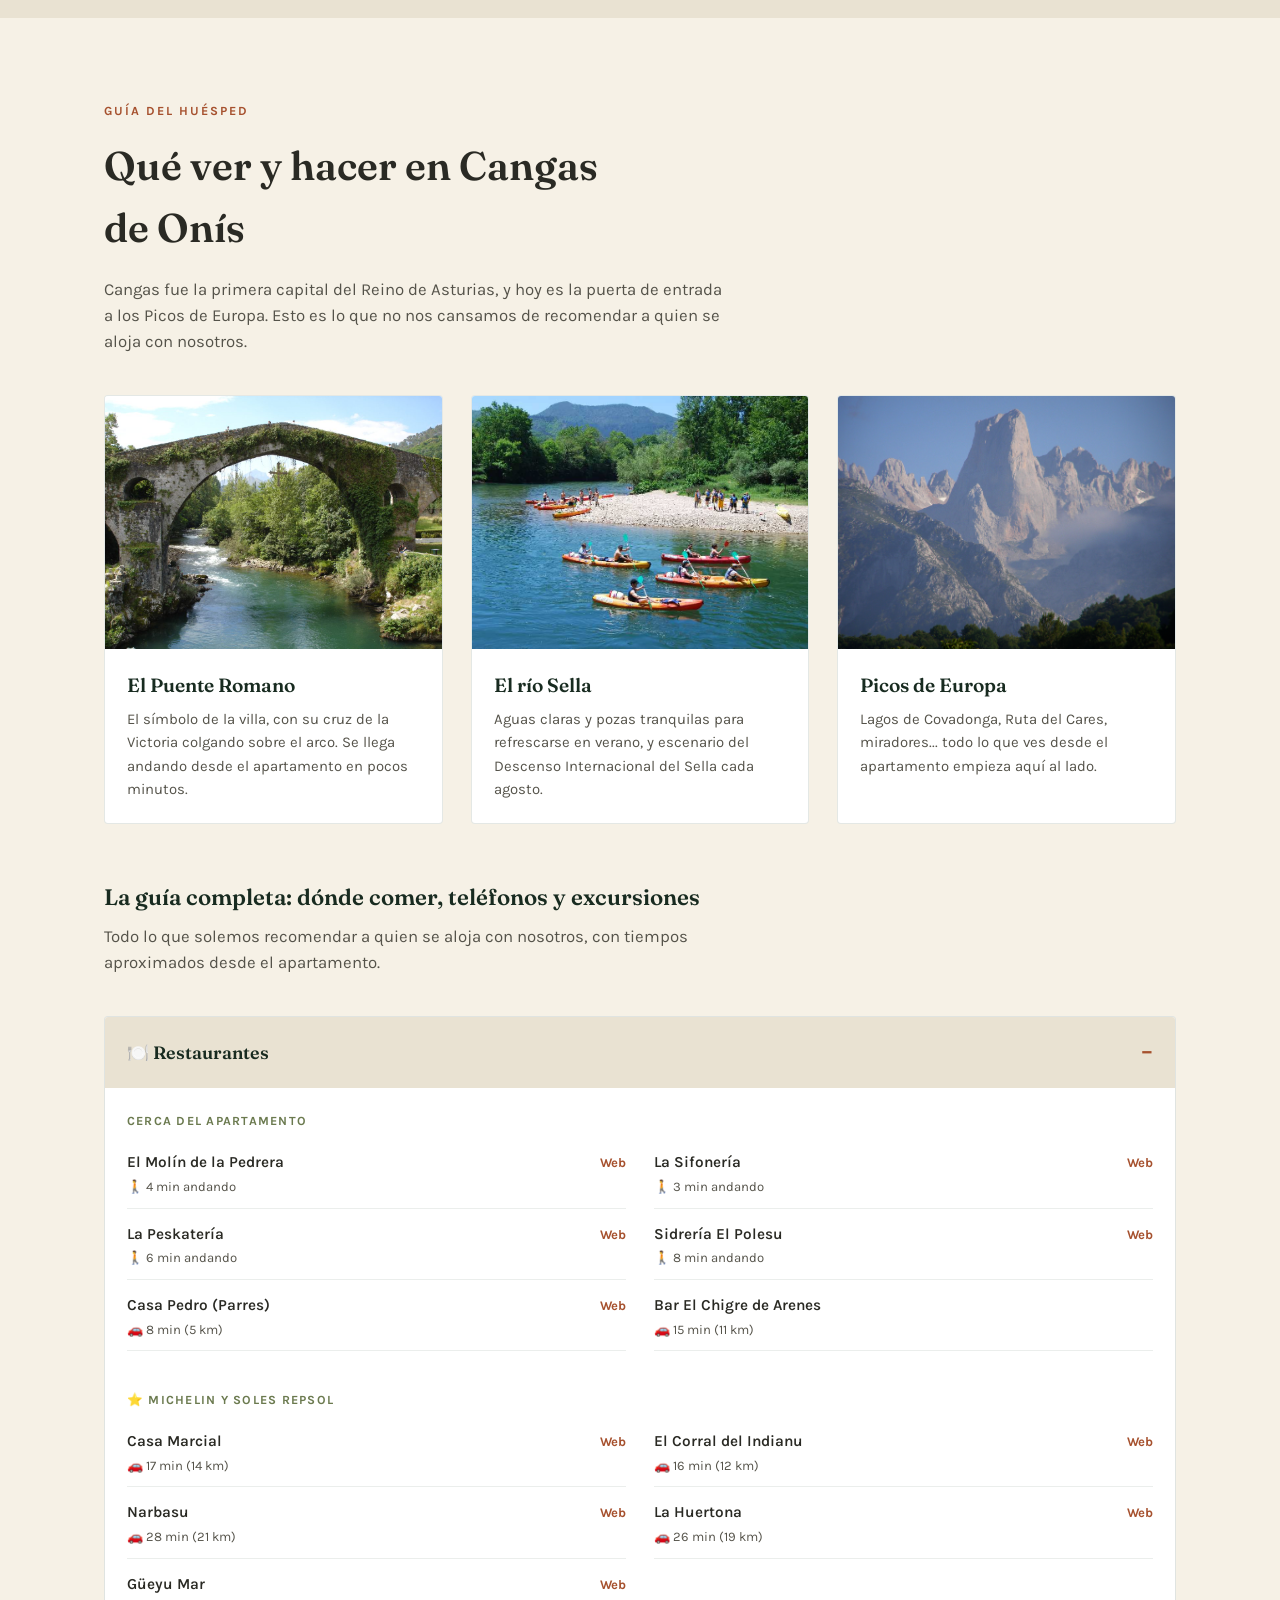
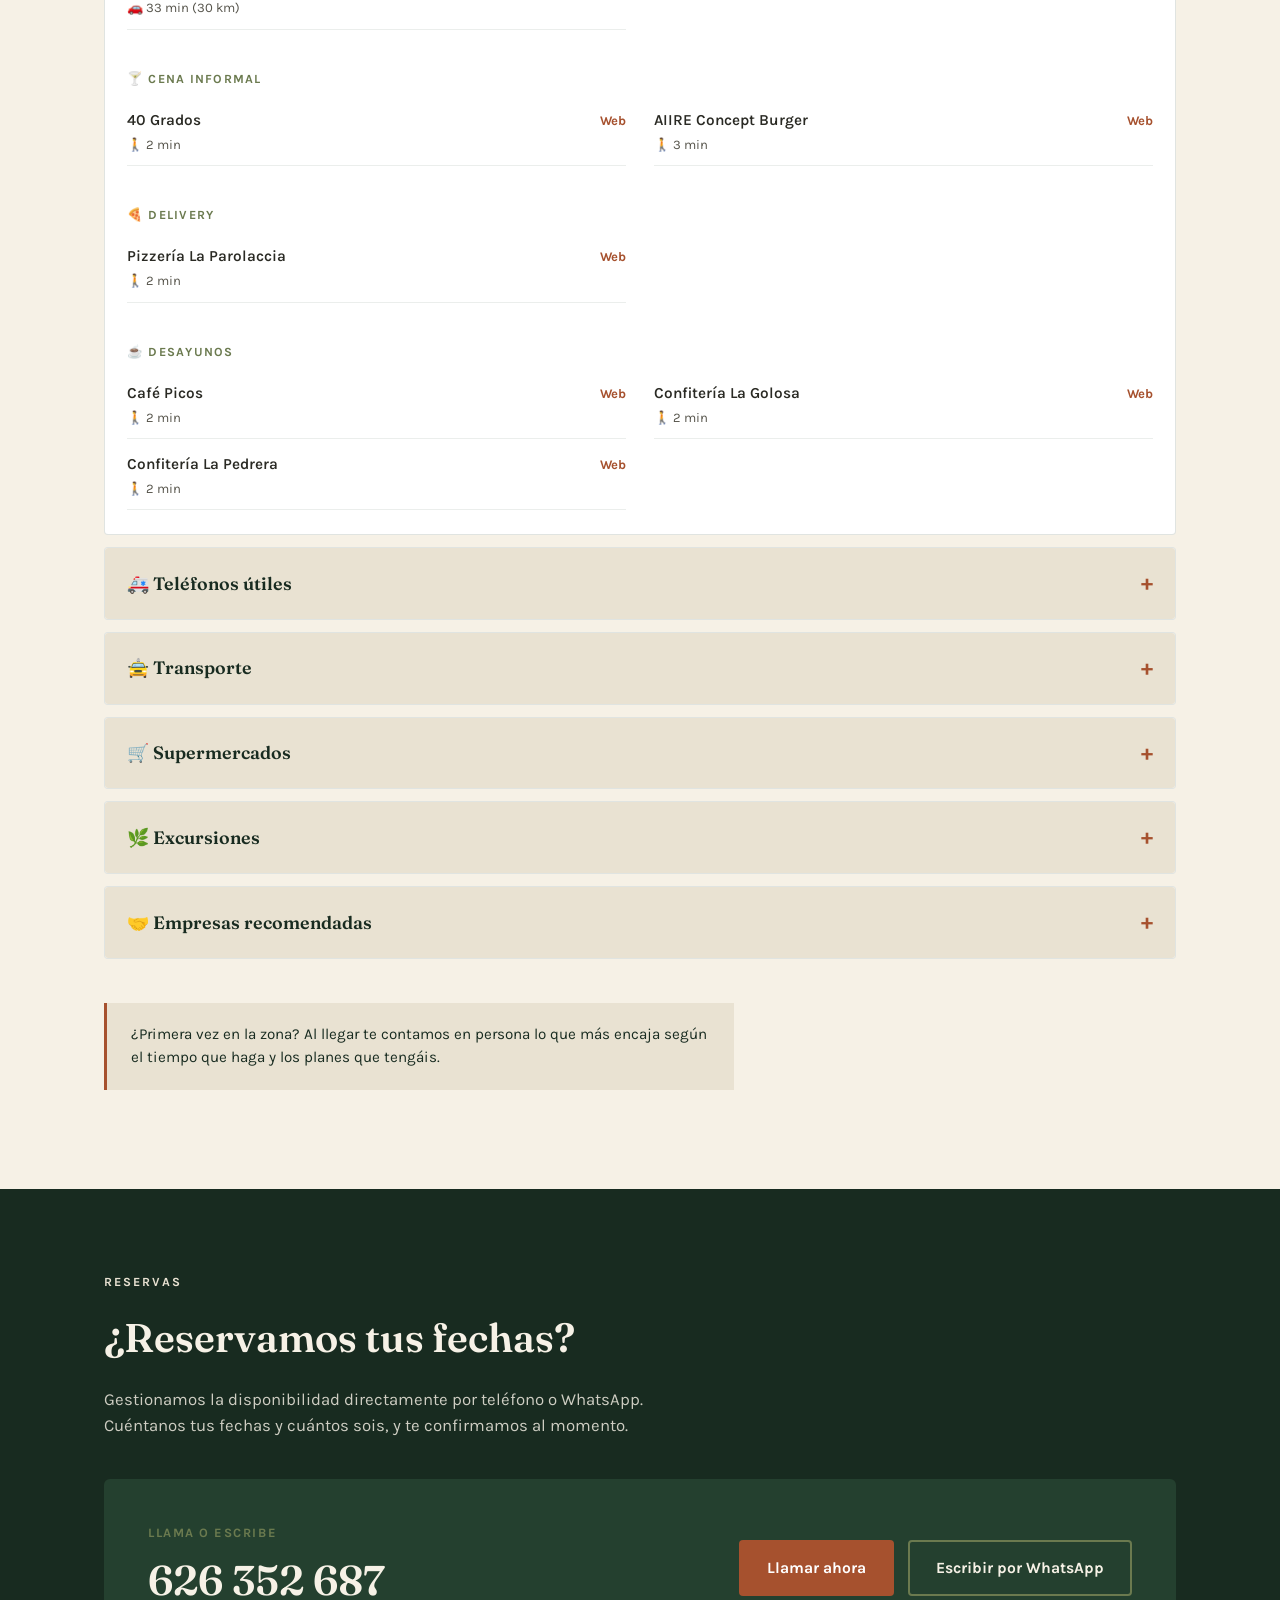
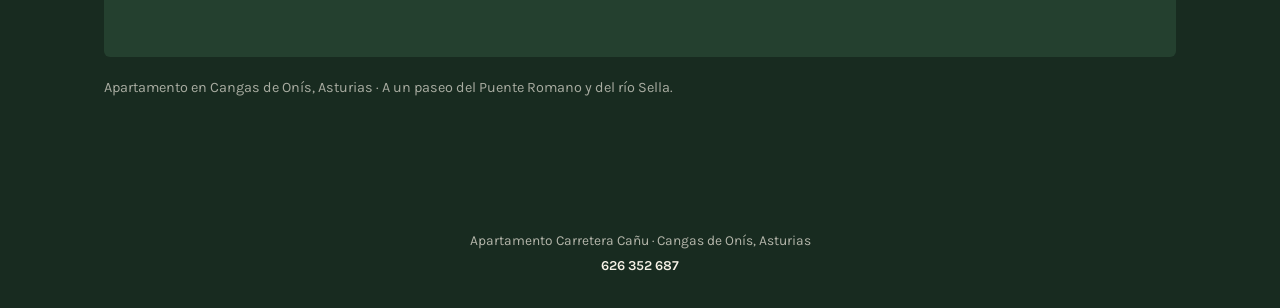
==== commit 7feeee2c: "Update index.html" ====
--- a/index.html
+++ b/index.html
@@ -18,7 +18,7 @@
     <a href="tel:+34626352687" class="topbar__phone">📞 626 352 687</a>
   </div>
 </div>
-<h1>Donde comienza<br>tu aventura en Asturias</h1>
+<p class="eyebrow">Vivienda de Uso Turístico · Licencia VUT-7876-AS</p>
 <header class="header" id="inicio">
   <nav class="nav">
     <a href="#inicio" class="nav__brand">
